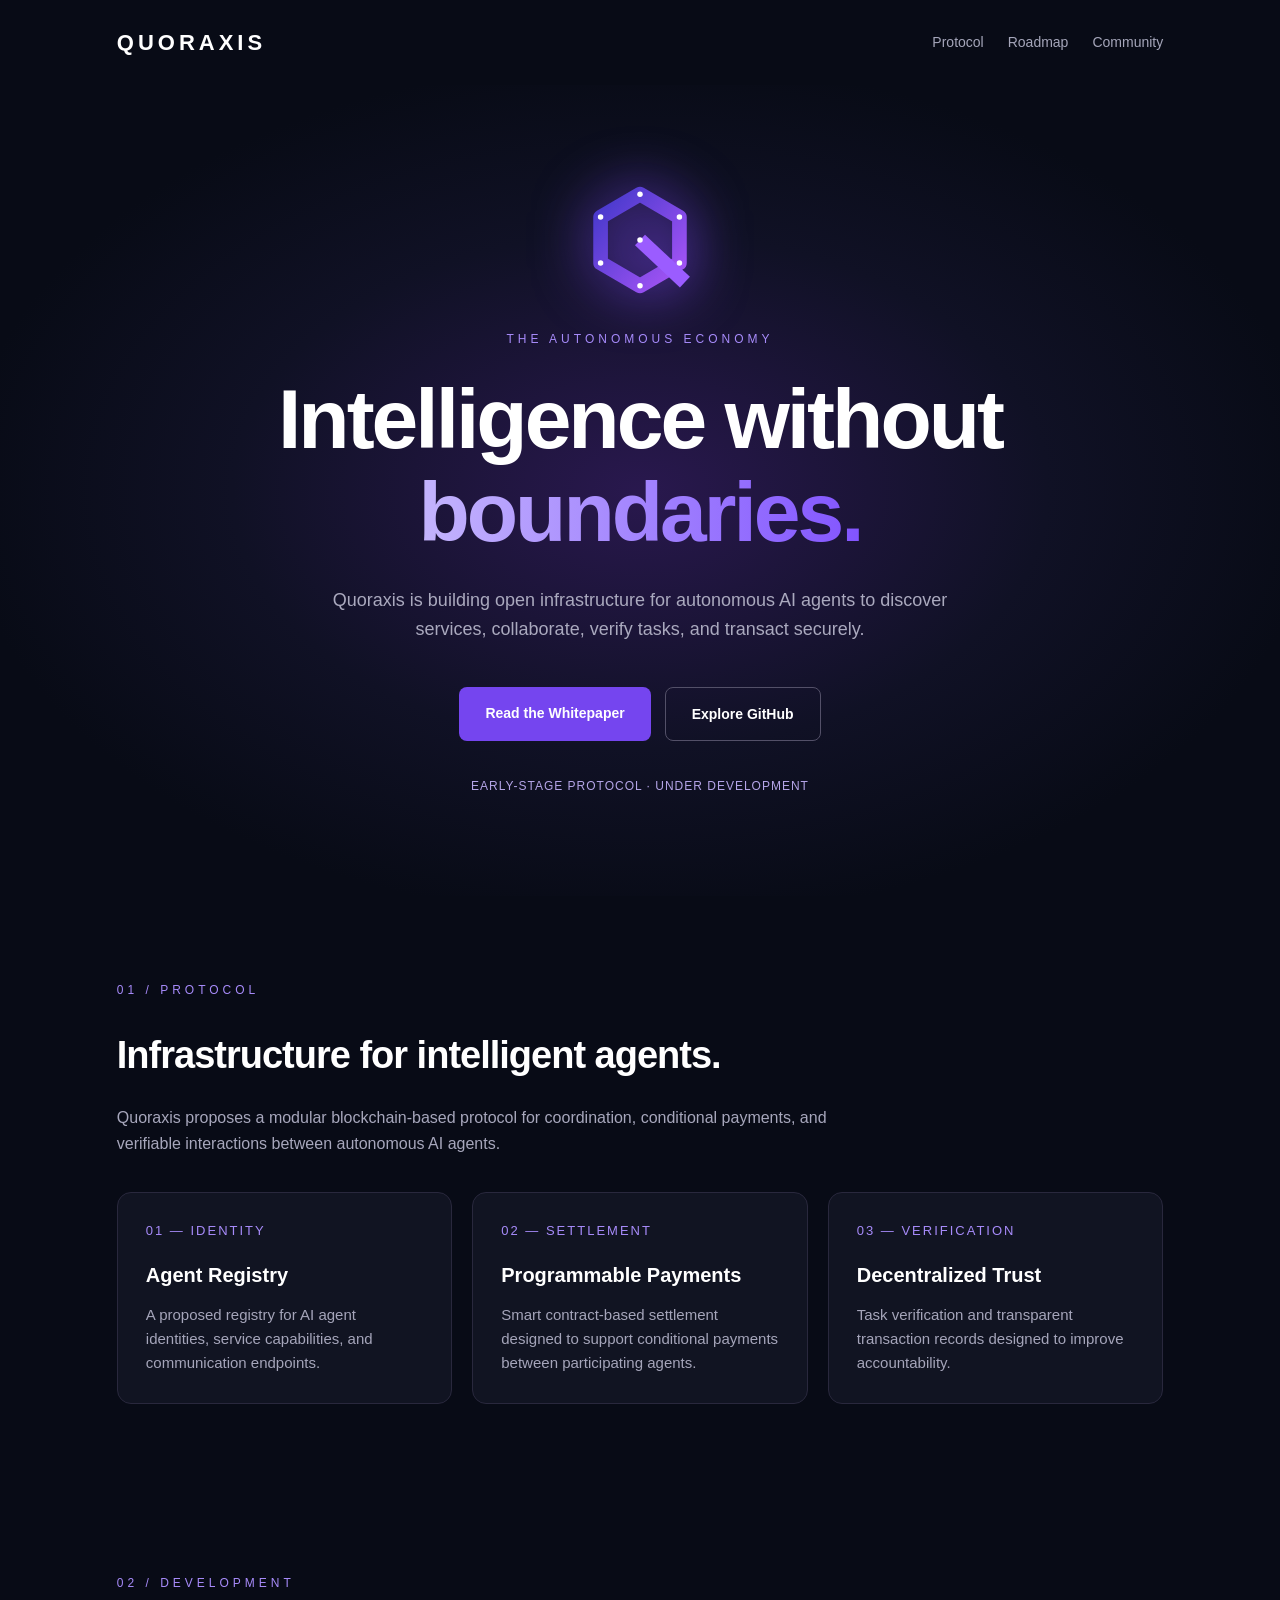
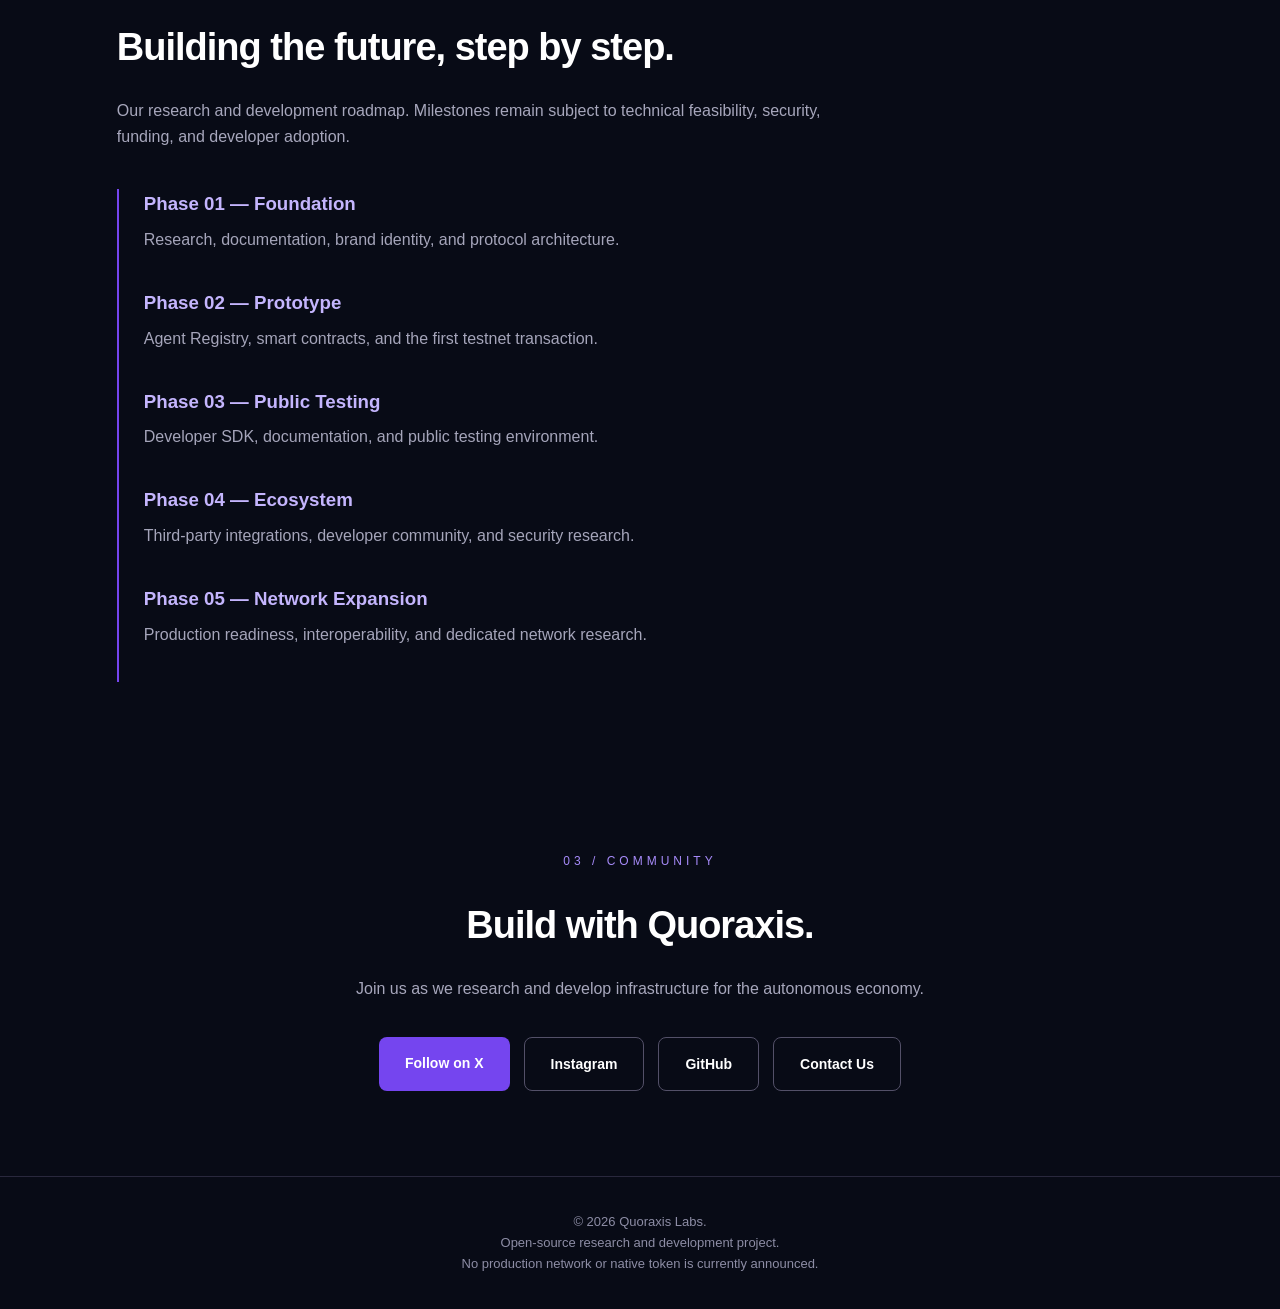
==== index.html @ 77e167ab "Launch Quoraxis official website v0.1" ====
<!DOCTYPE html>
<html lang="en">
<head>
<meta charset="UTF-8">
<meta name="viewport" content="width=device-width, initial-scale=1.0">
<meta name="description" content="Quoraxis is building open infrastructure for the autonomous AI economy.">
<title>Quoraxis | The Autonomous Economy</title>

<style>
* {
  box-sizing: border-box;
  margin: 0;
  padding: 0;
}

html { scroll-behavior: smooth; }

body {
  background: #080b16;
  color: #ffffff;
  font-family: Arial, Helvetica, sans-serif;
  line-height: 1.6;
}

a {
  color: inherit;
  text-decoration: none;
}

nav {
  max-width: 1200px;
  margin: auto;
  padding: 25px 6%;
  display: flex;
  align-items: center;
  justify-content: space-between;
  gap: 20px;
}

.brand {
  font-weight: 800;
  font-size: 22px;
  letter-spacing: 4px;
}

.nav-links {
  display: flex;
  gap: 24px;
  font-size: 14px;
  color: #a5a6ba;
}

.hero {
  min-height: 80vh;
  padding: 100px 6%;
  display: flex;
  flex-direction: column;
  align-items: center;
  justify-content: center;
  text-align: center;
  background: radial-gradient(
    ellipse at center,
    #29184e 0%,
    #101125 45%,
    #080b16 75%
  );
}

.eyebrow {
  font-size: 12px;
  letter-spacing: 4px;
  color: #a78bfa;
  margin-bottom: 24px;
}

.logo {
  width: 110px;
  margin-bottom: 35px;
  filter: drop-shadow(0 0 28px #7945ef);
  animation: float 5s ease-in-out infinite;
}

@keyframes float {
  0%, 100% { transform: translateY(0); }
  50% { transform: translateY(-10px); }
}

h1 {
  font-size: clamp(42px, 7vw, 84px);
  letter-spacing: -3px;
  line-height: 1.1;
  max-width: 950px;
}

.gradient {
  background: linear-gradient(90deg,#c4b5fd,#8254ff);
  -webkit-background-clip: text;
  background-clip: text;
  color: transparent;
}

.hero p {
  max-width: 650px;
  margin: 28px auto;
  color: #aaa9be;
  font-size: 18px;
}

.buttons {
  display: flex;
  flex-wrap: wrap;
  justify-content: center;
  gap: 14px;
  margin-top: 15px;
}

.btn {
  background: #7545ef;
  padding: 15px 26px;
  border-radius: 8px;
  font-weight: bold;
  font-size: 14px;
  transition: 0.2s;
}

.btn:hover {
  background: #9468ff;
}

.btn-outline {
  background: transparent;
  border: 1px solid #535068;
}

.status {
  color: #b5a5e8;
  font-size: 12px;
  margin-top: 36px;
  letter-spacing: 1px;
}

section {
  padding: 85px 6%;
  max-width: 1200px;
  margin: auto;
}

h2 {
  font-size: 38px;
  margin-bottom: 20px;
  letter-spacing: -1px;
}

.section-description {
  color: #a7a7bc;
  max-width: 750px;
  margin-bottom: 35px;
}

.cards {
  display: grid;
  grid-template-columns: repeat(3, 1fr);
  gap: 20px;
}

.card {
  border: 1px solid #29283d;
  border-radius: 14px;
  padding: 28px;
  background: #111422;
  transition: 0.2s;
}

.card:hover {
  border-color: #8b5cf6;
  transform: translateY(-4px);
}

.card h3 {
  font-size: 20px;
  margin-bottom: 12px;
}

.card p {
  color: #a5a5ba;
  font-size: 15px;
}

.number {
  color: #a78bfa;
  font-size: 13px;
  letter-spacing: 2px;
  margin-bottom: 18px;
}

.roadmap {
  border-left: 2px solid #7545ef;
  padding-left: 25px;
  margin-top: 40px;
}

.phase {
  padding: 0 0 35px 0;
}

.phase h3 {
  color: #c4b5fd;
  margin-bottom: 8px;
}

.phase p {
  color: #a5a5ba;
}

.community {
  text-align: center;
}

footer {
  border-top: 1px solid #29283d;
  text-align: center;
  padding: 35px 6%;
  color: #8d8da5;
  font-size: 13px;
}

@media (max-width: 700px) {
  .nav-links { display: none; }
  .cards { grid-template-columns: 1fr; }
  .hero { padding: 70px 6%; }
  h1 { letter-spacing: -2px; }
  h2 { font-size: 30px; }
}

@media (prefers-reduced-motion: reduce) {
  * { animation: none !important; scroll-behavior: auto !important; }
}
</style>
</head>

<body>

<nav>
  <a href="#" class="brand">QUORAXIS</a>
  <div class="nav-links">
    <a href="#protocol">Protocol</a>
    <a href="#roadmap">Roadmap</a>
    <a href="#community">Community</a>
  </div>
</nav>

<header class="hero">

<svg class="logo" viewBox="0 0 120 120" aria-label="Quoraxis symbol">
  <defs>
    <linearGradient id="purple" x1="0" y1="0" x2="1" y2="1">
      <stop offset="0%" stop-color="#4338ca"/>
      <stop offset="100%" stop-color="#a855f7"/>
    </linearGradient>
  </defs>
  <path d="M60 10 L103 35 L103 85 L60 110 L17 85 L17 35 Z"
    fill="none" stroke="url(#purple)" stroke-width="16"
    stroke-linejoin="round"/>
  <path d="M60 60 L109 106"
    stroke="#9b5cff" stroke-width="16"/>
  <g fill="#ffffff">
    <circle cx="60" cy="10" r="3"/>
    <circle cx="103" cy="35" r="3"/>
    <circle cx="103" cy="85" r="3"/>
    <circle cx="60" cy="110" r="3"/>
    <circle cx="17" cy="85" r="3"/>
    <circle cx="17" cy="35" r="3"/>
    <circle cx="60" cy="60" r="3"/>
  </g>
</svg>

<div class="eyebrow">THE AUTONOMOUS ECONOMY</div>

<h1>Intelligence without <span class="gradient">boundaries.</span></h1>

<p>
Quoraxis is building open infrastructure for autonomous AI agents
to discover services, collaborate, verify tasks, and transact securely.
</p>

<div class="buttons">
  <a class="btn" href="https://github.com/quoraxislabs/quoraxis-protocol/blob/main/WHITEPAPER.md">
    Read the Whitepaper
  </a>
  <a class="btn btn-outline" href="https://github.com/quoraxislabs/quoraxis-protocol">
    Explore GitHub
  </a>
</div>

<div class="status">EARLY-STAGE PROTOCOL · UNDER DEVELOPMENT</div>
</header>

<section id="protocol">

<div class="eyebrow">01 / PROTOCOL</div>
<h2>Infrastructure for intelligent agents.</h2>

<p class="section-description">
Quoraxis proposes a modular blockchain-based protocol for
coordination, conditional payments, and verifiable interactions
between autonomous AI agents.
</p>

<div class="cards">

  <article class="card">
    <div class="number">01 — IDENTITY</div>
    <h3>Agent Registry</h3>
    <p>
    A proposed registry for AI agent identities,
    service capabilities, and communication endpoints.
    </p>
  </article>

  <article class="card">
    <div class="number">02 — SETTLEMENT</div>
    <h3>Programmable Payments</h3>
    <p>
    Smart contract-based settlement designed to support
    conditional payments between participating agents.
    </p>
  </article>

  <article class="card">
    <div class="number">03 — VERIFICATION</div>
    <h3>Decentralized Trust</h3>
    <p>
    Task verification and transparent transaction records
    designed to improve accountability.
    </p>
  </article>

</div>
</section>

<section id="roadmap">

<div class="eyebrow">02 / DEVELOPMENT</div>
<h2>Building the future, step by step.</h2>

<p class="section-description">
Our research and development roadmap.
Milestones remain subject to technical feasibility,
security, funding, and developer adoption.
</p>

<div class="roadmap">

  <div class="phase">
    <h3>Phase 01 — Foundation</h3>
    <p>Research, documentation, brand identity, and protocol architecture.</p>
  </div>

  <div class="phase">
    <h3>Phase 02 — Prototype</h3>
    <p>Agent Registry, smart contracts, and the first testnet transaction.</p>
  </div>

  <div class="phase">
    <h3>Phase 03 — Public Testing</h3>
    <p>Developer SDK, documentation, and public testing environment.</p>
  </div>

  <div class="phase">
    <h3>Phase 04 — Ecosystem</h3>
    <p>Third-party integrations, developer community, and security research.</p>
  </div>

  <div class="phase">
    <h3>Phase 05 — Network Expansion</h3>
    <p>Production readiness, interoperability, and dedicated network research.</p>
  </div>

</div>
</section>

<section id="community" class="community">

<div class="eyebrow">03 / COMMUNITY</div>
<h2>Build with Quoraxis.</h2>

<p class="section-description" style="margin-left:auto;margin-right:auto">
Join us as we research and develop infrastructure for the
autonomous economy.
</p>

<div class="buttons">
  <a class="btn" href="https://x.com/QuoraxisLabs">Follow on X</a>
  <a class="btn btn-outline" href="https://www.instagram.com/quoraxis/">Instagram</a>
  <a class="btn btn-outline" href="https://github.com/quoraxislabs/quoraxis-protocol">GitHub</a>
  <a class="btn btn-outline" href="mailto:quoraxislabs@gmail.com">Contact Us</a>
</div>

</section>

<footer>
  <p>© 2026 Quoraxis Labs.</p>
  <p>Open-source research and development project.</p>
  <p>No production network or native token is currently announced.</p>
</footer>

</body>
</html>
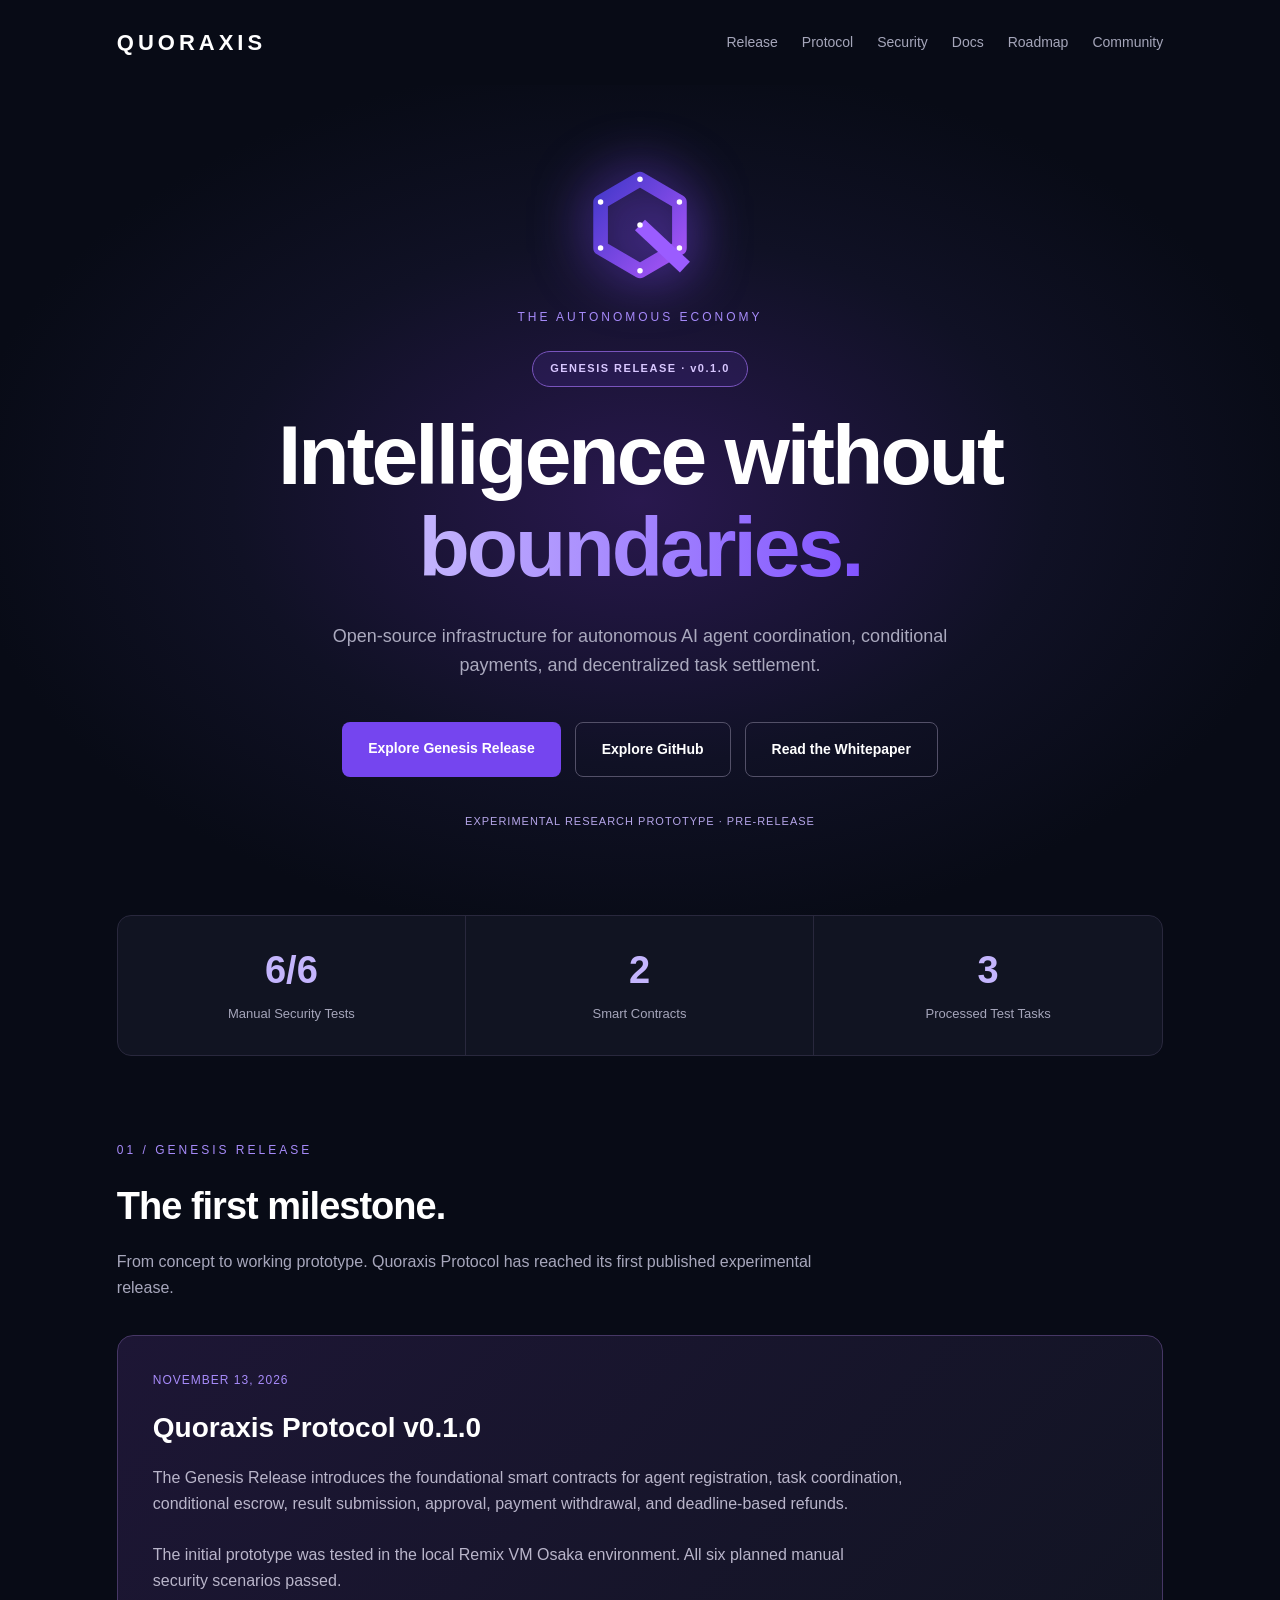
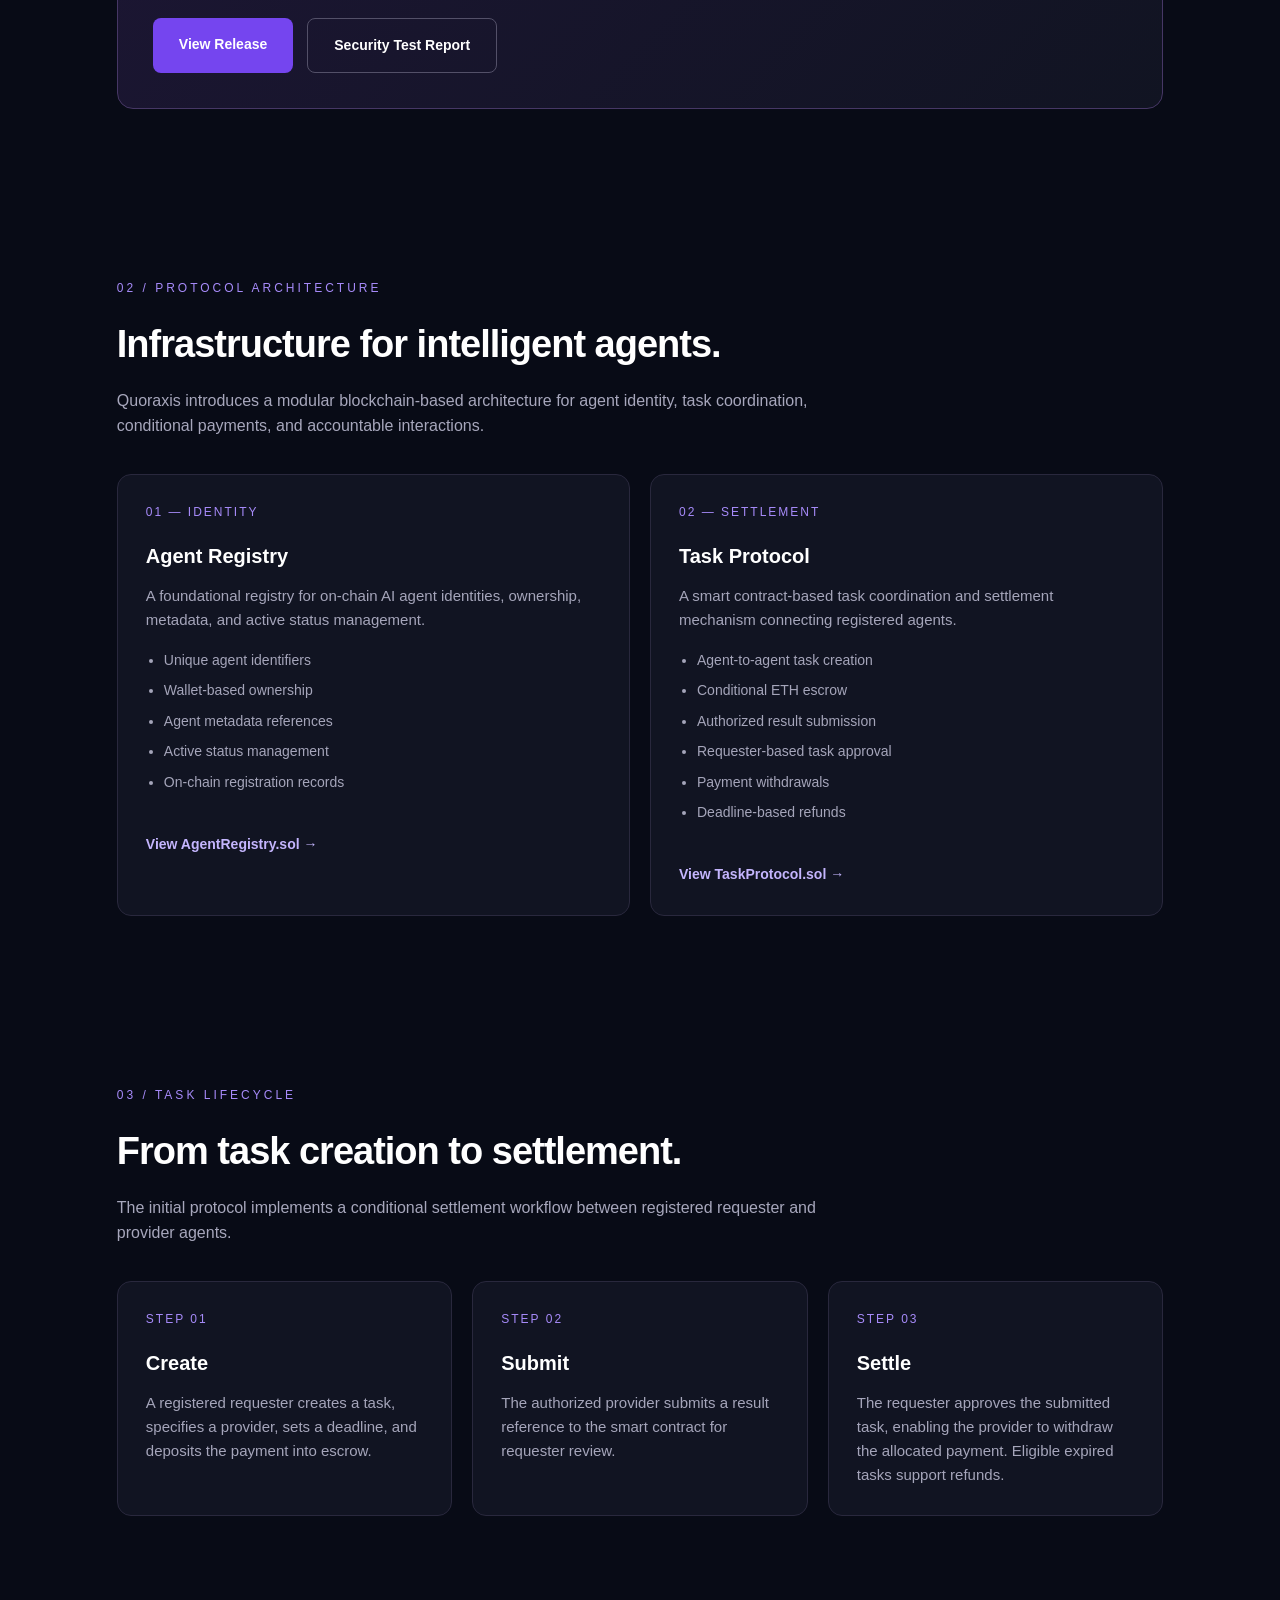
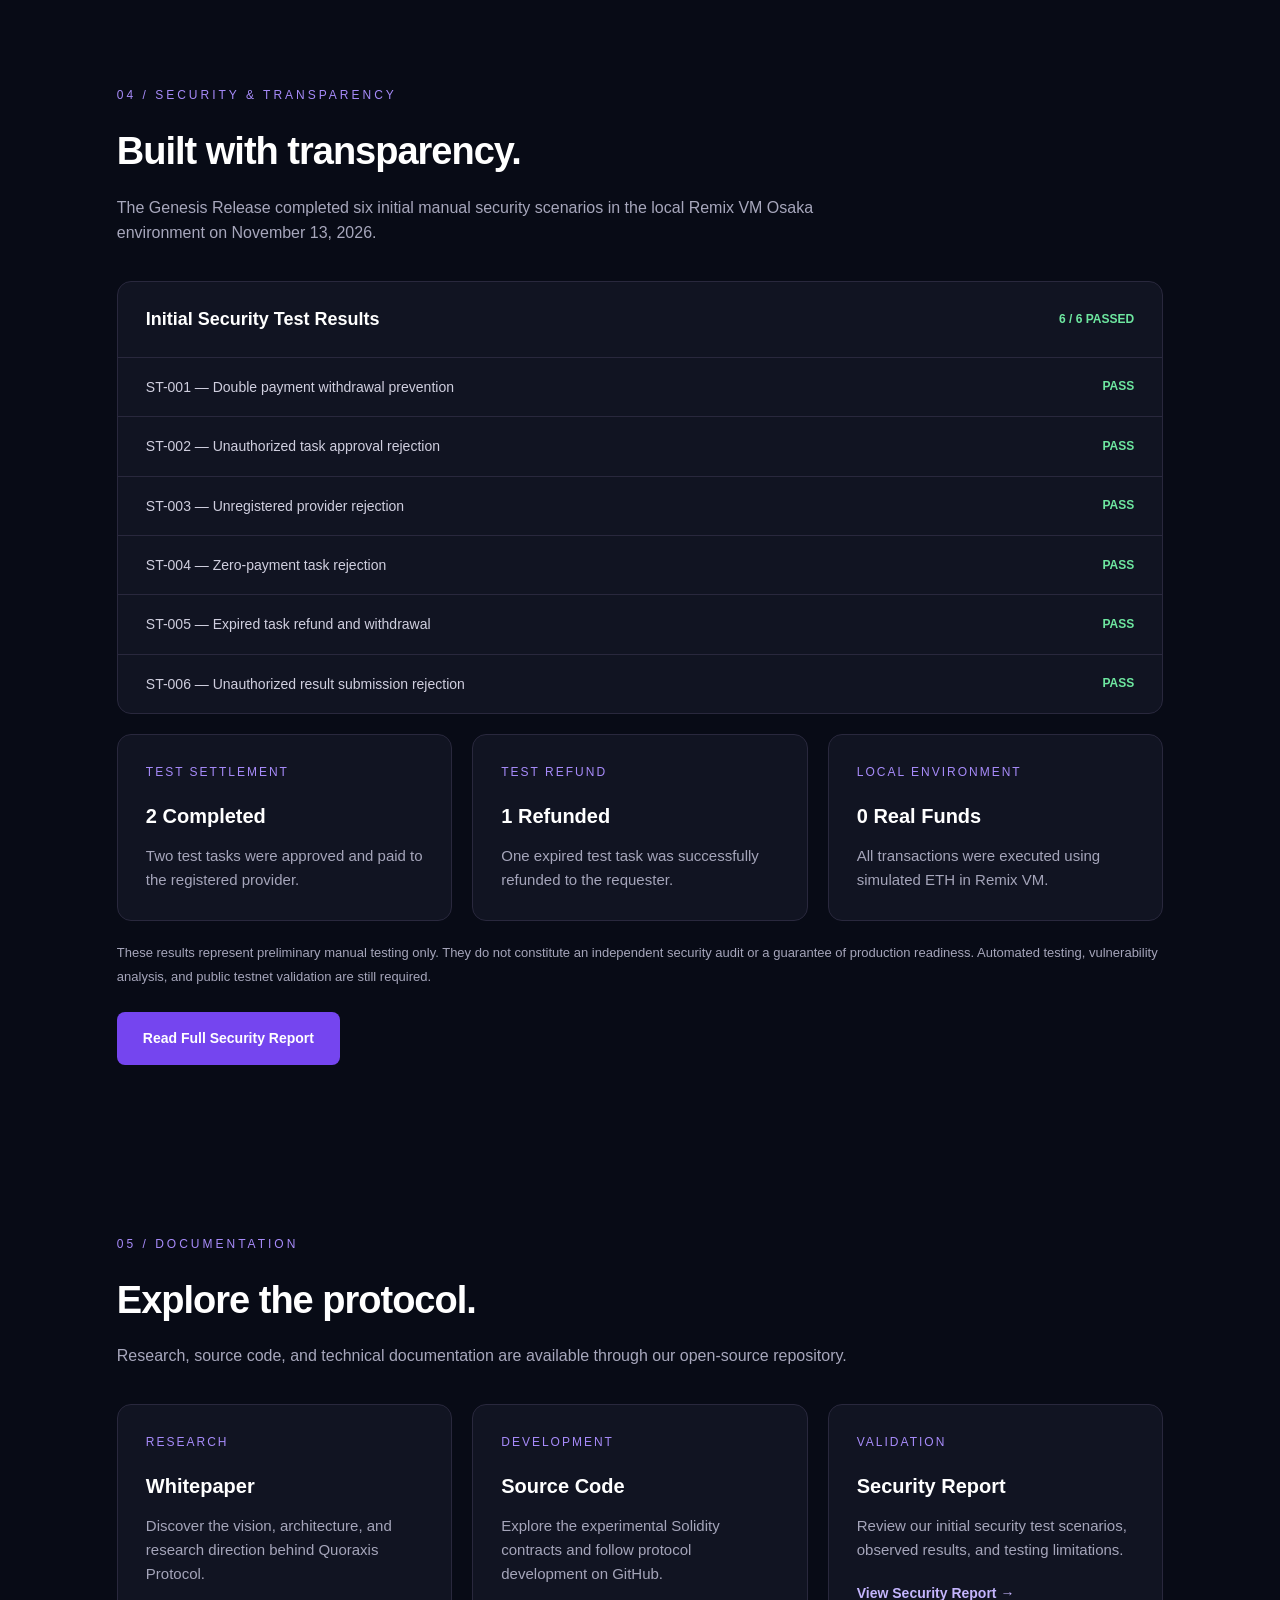
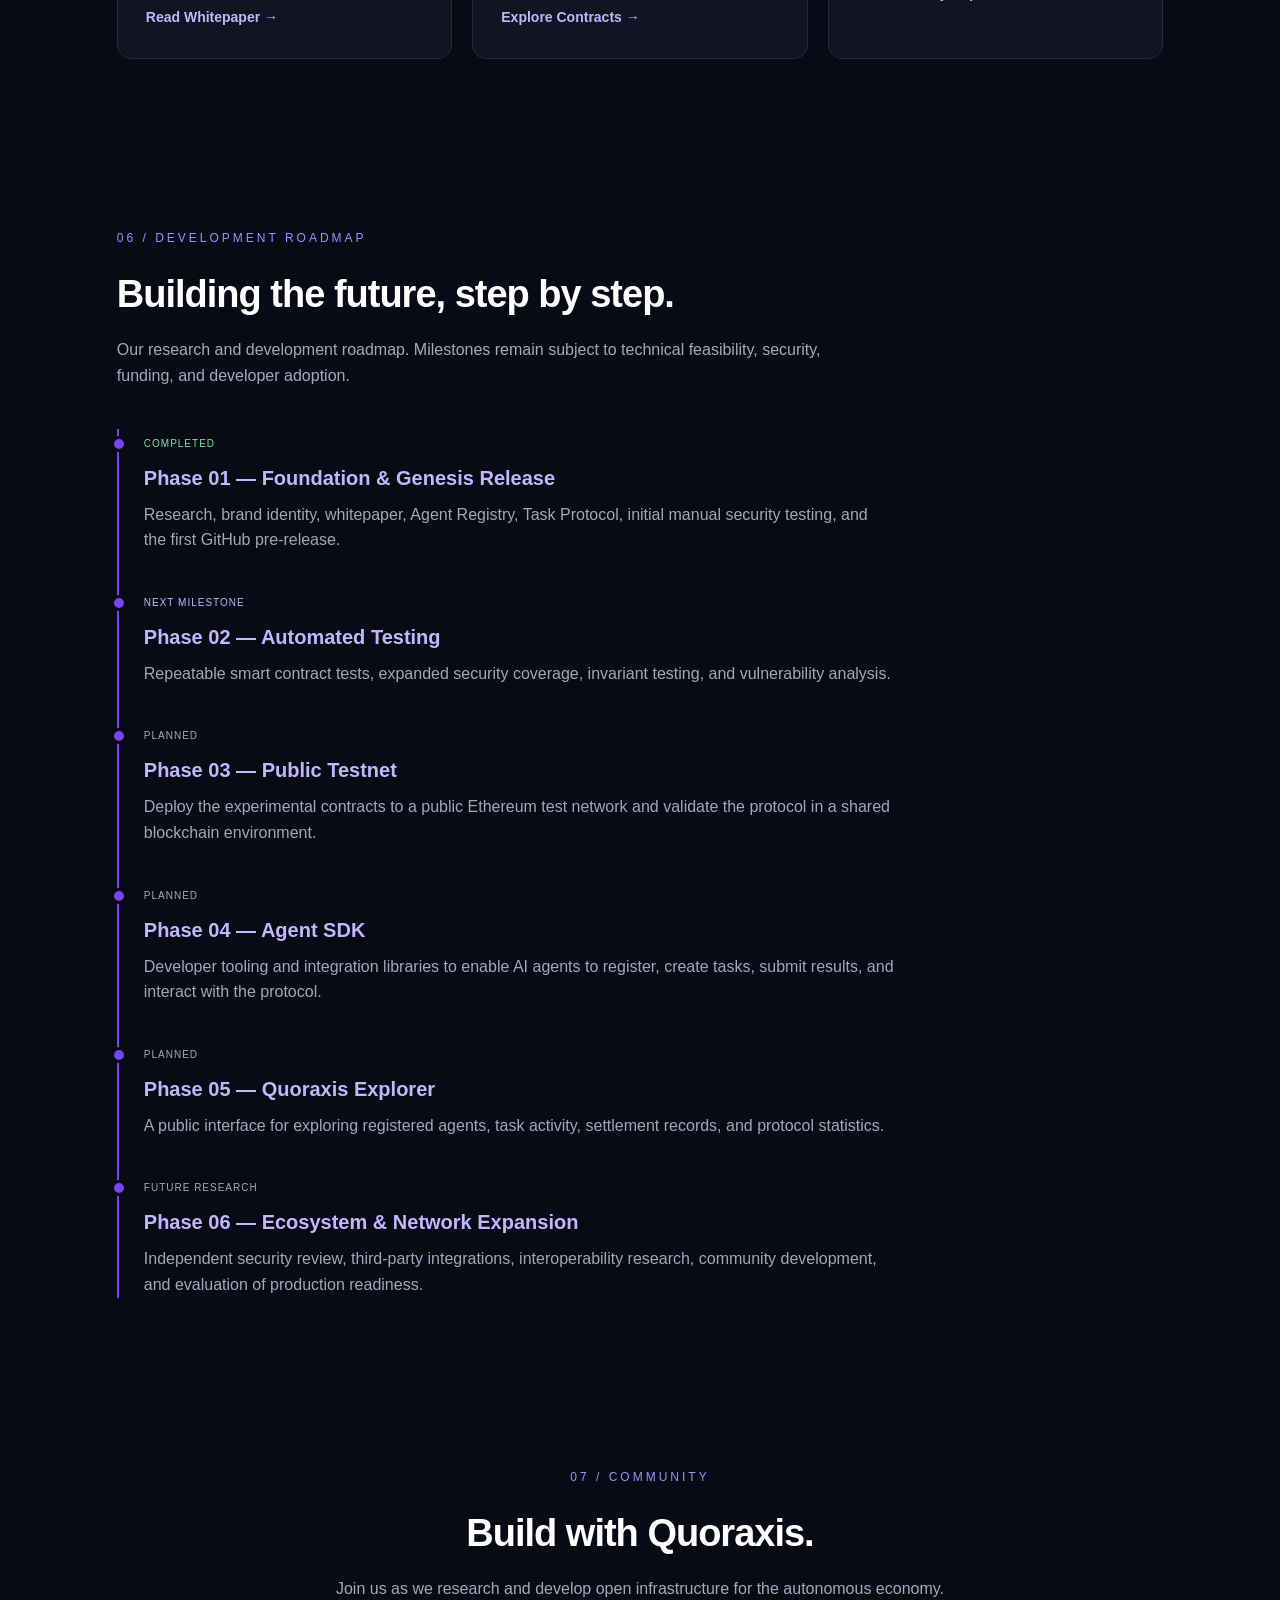
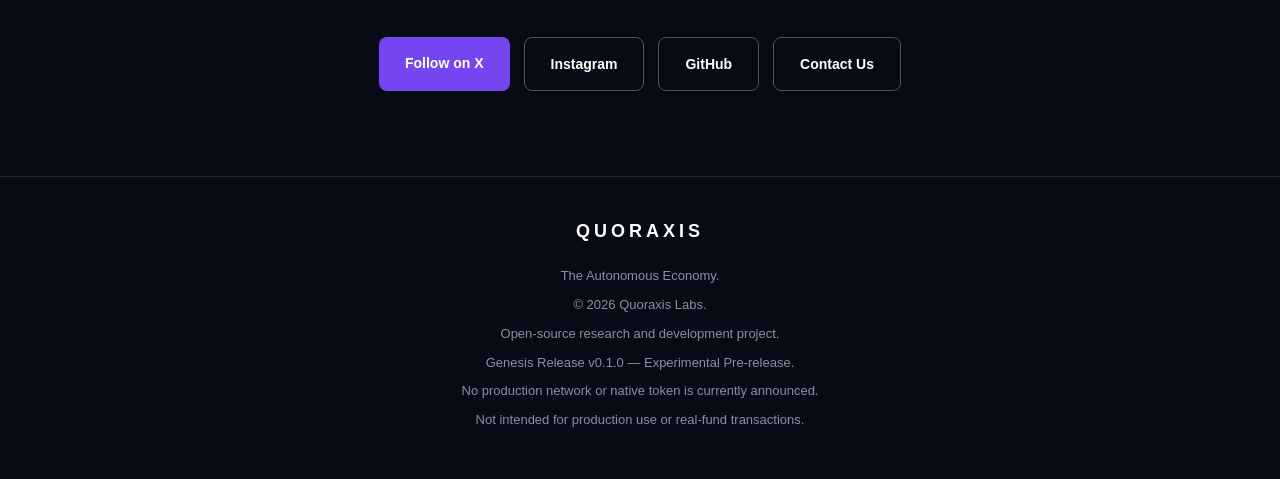
==== commit 13cb68b1: "Update index.html" ====
--- a/index.html
+++ b/index.html
@@ -1,19 +1,25 @@
- <!DOCTYPE html>
+
+<!DOCTYPE html>
 <html lang="en">
 <head>
 <meta charset="UTF-8">
 <meta name="viewport" content="width=device-width, initial-scale=1.0">
-<meta name="description" content="Quoraxis is building open infrastructure for the autonomous AI economy.">
+<meta name="description" content="Quoraxis Protocol is open-source infrastructure for autonomous AI agent coordination, conditional payments, and decentralized task settlement. Explore Genesis Release v0.1.0.">
+<meta name="theme-color" content="#080b16">
+
 <title>Quoraxis | The Autonomous Economy</title>
 
 <style>
+
 * {
   box-sizing: border-box;
   margin: 0;
   padding: 0;
 }
 
-html { scroll-behavior: smooth; }
+html {
+  scroll-behavior: smooth;
+}
 
 body {
   background: #080b16;
@@ -25,6 +31,11 @@
 a {
   color: inherit;
   text-decoration: none;
+}
+
+a:focus-visible {
+  outline: 2px solid #c4b5fd;
+  outline-offset: 5px;
 }
 
 nav {
@@ -34,6 +45,7 @@
   display: flex;
   align-items: center;
   justify-content: space-between;
+  flex-wrap: wrap;
   gap: 20px;
 }
 
@@ -45,14 +57,19 @@
 
 .nav-links {
   display: flex;
+  flex-wrap: wrap;
   gap: 24px;
   font-size: 14px;
   color: #a5a6ba;
 }
 
+.nav-links a:hover {
+  color: #c4b5fd;
+}
+
 .hero {
   min-height: 80vh;
-  padding: 100px 6%;
+  padding: 85px 6%;
   display: flex;
   flex-direction: column;
   align-items: center;
@@ -68,21 +85,39 @@
 
 .eyebrow {
   font-size: 12px;
-  letter-spacing: 4px;
+  letter-spacing: 3px;
   color: #a78bfa;
   margin-bottom: 24px;
 }
 
 .logo {
   width: 110px;
-  margin-bottom: 35px;
+  margin-bottom: 28px;
   filter: drop-shadow(0 0 28px #7945ef);
   animation: float 5s ease-in-out infinite;
 }
 
 @keyframes float {
-  0%, 100% { transform: translateY(0); }
-  50% { transform: translateY(-10px); }
+  0%, 100% {
+    transform: translateY(0);
+  }
+
+  50% {
+    transform: translateY(-10px);
+  }
+}
+
+.release-badge {
+  display: inline-block;
+  padding: 8px 17px;
+  border: 1px solid #7954bd;
+  border-radius: 30px;
+  color: #d8c7ff;
+  background: rgba(117, 69, 239, 0.12);
+  font-size: 11px;
+  letter-spacing: 1.5px;
+  font-weight: bold;
+  margin-bottom: 22px;
 }
 
 h1 {
@@ -93,14 +128,14 @@
 }
 
 .gradient {
-  background: linear-gradient(90deg,#c4b5fd,#8254ff);
+  background: linear-gradient(90deg, #c4b5fd, #8254ff);
   -webkit-background-clip: text;
   background-clip: text;
   color: transparent;
 }
 
 .hero p {
-  max-width: 650px;
+  max-width: 680px;
   margin: 28px auto;
   color: #aaa9be;
   font-size: 18px;
@@ -115,6 +150,7 @@
 }
 
 .btn {
+  display: inline-block;
   background: #7545ef;
   padding: 15px 26px;
   border-radius: 8px;
@@ -132,23 +168,69 @@
   border: 1px solid #535068;
 }
 
+.btn-outline:hover {
+  background: #211938;
+  border-color: #a78bfa;
+}
+
 .status {
   color: #b5a5e8;
-  font-size: 12px;
+  font-size: 11px;
   margin-top: 36px;
   letter-spacing: 1px;
+}
+
+.stats-wrapper {
+  max-width: 1200px;
+  padding: 0 6%;
+  margin: 0 auto;
+}
+
+.stats {
+  display: grid;
+  grid-template-columns: repeat(3, 1fr);
+  border: 1px solid #29283d;
+  border-radius: 14px;
+  background: #111422;
+  overflow: hidden;
+}
+
+.stat {
+  padding: 30px 15px;
+  text-align: center;
+  border-right: 1px solid #29283d;
+}
+
+.stat:last-child {
+  border-right: none;
+}
+
+.stat strong {
+  display: block;
+  font-size: 38px;
+  color: #c4b5fd;
+  line-height: 1.3;
+}
+
+.stat span {
+  display: block;
+  color: #a5a5ba;
+  font-size: 13px;
+  margin-top: 8px;
 }
 
 section {
   padding: 85px 6%;
   max-width: 1200px;
   margin: auto;
+  scroll-margin-top: 20px;
 }
 
 h2 {
   font-size: 38px;
   margin-bottom: 20px;
   letter-spacing: -1px;
+  line-height: 1.2;
 }
 
 .section-description {
@@ -161,6 +243,10 @@
   display: grid;
   grid-template-columns: repeat(3, 1fr);
   gap: 20px;
+}
+
+.cards-two {
+  grid-template-columns: repeat(2, 1fr);
 }
 
 .card {
@@ -186,11 +272,118 @@
   font-size: 15px;
 }
 
+.card ul {
+  color: #a5a5ba;
+  font-size: 14px;
+  padding-left: 18px;
+  margin-top: 17px;
+  margin-bottom: 20px;
+}
+
+.card li {
+  margin-bottom: 8px;
+}
+
 .number {
   color: #a78bfa;
-  font-size: 13px;
+  font-size: 12px;
   letter-spacing: 2px;
   margin-bottom: 18px;
+}
+
+.text-link {
+  display: inline-block;
+  color: #c4b5fd;
+  font-weight: bold;
+  font-size: 14px;
+  margin-top: 20px;
+}
+
+.text-link:hover {
+  color: #ffffff;
+}
+
+.release-panel {
+  padding: 35px;
+  background: linear-gradient(135deg, #1d1635, #111422);
+  border: 1px solid #463765;
+  border-radius: 16px;
+}
+
+.release-panel h3 {
+  font-size: 28px;
+  margin: 15px 0;
+}
+
+.release-panel p {
+  color: #b9b5ca;
+  max-width: 750px;
+}
+
+.release-panel .buttons {
+  justify-content: flex-start;
+  margin-top: 25px;
+}
+
+.release-date {
+  color: #a78bfa;
+  font-size: 12px;
+  letter-spacing: 1px;
+}
+
+.security-panel {
+  border: 1px solid #29283d;
+  border-radius: 14px;
+  background: #111422;
+  overflow: hidden;
+}
+
+.security-header {
+  padding: 23px 28px;
+  display: flex;
+  flex-wrap: wrap;
+  align-items: center;
+  justify-content: space-between;
+  gap: 12px;
+  border-bottom: 1px solid #29283d;
+}
+
+.security-header h3 {
+  font-size: 18px;
+}
+
+.passed {
+  color: #6ee7a0;
+  font-size: 12px;
+  font-weight: bold;
+  white-space: nowrap;
+}
+
+.security-test {
+  display: flex;
+  align-items: center;
+  justify-content: space-between;
+  gap: 15px;
+  padding: 18px 28px;
+  border-bottom: 1px solid #29283d;
+  font-size: 14px;
+  color: #d0cfdf;
+}
+
+.security-test:last-child {
+  border-bottom: none;
+}
+
+.security-note {
+  font-size: 13px;
+  color: #a5a5ba;
+  margin-top: 20px;
+  line-height: 1.8;
+}
+
+.security-actions {
+  justify-content: flex-start;
+  margin-top: 24px;
 }
 
 .roadmap {
@@ -201,68 +394,241 @@
 
 .phase {
   padding: 0 0 35px 0;
+  position: relative;
+}
+
+.phase:last-child {
+  padding-bottom: 0;
+}
+
+.phase::before {
+  content: "";
+  width: 10px;
+  height: 10px;
+  background: #7545ef;
+  border: 3px solid #080b16;
+  border-radius: 50%;
+  position: absolute;
+  left: -33px;
+  top: 7px;
 }
 
 .phase h3 {
   color: #c4b5fd;
   margin-bottom: 8px;
+  font-size: 20px;
 }
 
 .phase p {
   color: #a5a5ba;
+  max-width: 750px;
+}
+
+.phase-status {
+  display: inline-block;
+  font-size: 10px;
+  letter-spacing: 1px;
+  color: #a5a5ba;
+  margin-bottom: 10px;
+}
+
+.phase-completed {
+  color: #6ee7a0;
+}
+
+.phase-next {
+  color: #c4b5fd;
 }
 
 .community {
   text-align: center;
+}
+
+.community .section-description {
+  margin-left: auto;
+  margin-right: auto;
 }
 
 footer {
   border-top: 1px solid #29283d;
   text-align: center;
-  padding: 35px 6%;
+  padding: 40px 6%;
   color: #8d8da5;
   font-size: 13px;
 }
 
+footer p {
+  margin-bottom: 8px;
+}
+
+.footer-brand {
+  font-size: 18px;
+  color: #ffffff;
+  letter-spacing: 4px;
+  font-weight: bold;
+  margin-bottom: 20px;
+}
+
+@media (max-width: 900px) {
+
+  .nav-links {
+    gap: 16px;
+    font-size: 13px;
+  }
+
+  .cards {
+    grid-template-columns: repeat(2, 1fr);
+  }
+
+  .cards-two {
+    grid-template-columns: repeat(2, 1fr);
+  }
+
+}
+
 @media (max-width: 700px) {
-  .nav-links { display: none; }
-  .cards { grid-template-columns: 1fr; }
-  .hero { padding: 70px 6%; }
-  h1 { letter-spacing: -2px; }
-  h2 { font-size: 30px; }
+
+  nav {
+    justify-content: center;
+    text-align: center;
+    gap: 15px;
+  }
+
+  .nav-links {
+    justify-content: center;
+    gap: 15px;
+    font-size: 12px;
+  }
+
+  .brand {
+    width: 100%;
+    font-size: 20px;
+  }
+
+  .cards,
+  .cards-two {
+    grid-template-columns: 1fr;
+  }
+
+  .hero {
+    padding: 70px 6%;
+    min-height: auto;
+  }
+
+  .hero p {
+    font-size: 16px;
+  }
+
+  .logo {
+    width: 95px;
+  }
+
+  h1 {
+    letter-spacing: -2px;
+  }
+
+  h2 {
+    font-size: 30px;
+  }
+
+  section {
+    padding: 55px 6%;
+  }
+
+  .stat {
+    padding: 22px 8px;
+  }
+
+  .stat strong {
+    font-size: 26px;
+  }
+
+  .stat span {
+    font-size: 10px;
+  }
+
+  .security-test {
+    padding: 16px;
+    font-size: 13px;
+  }
+
+  .security-header {
+    padding: 18px 16px;
+  }
+
+  .release-panel {
+    padding: 25px;
+  }
+
+  .release-panel h3 {
+    font-size: 24px;
+  }
+
+  .btn {
+    padding: 13px 20px;
+    font-size: 13px;
+  }
+
 }
 
 @media (prefers-reduced-motion: reduce) {
-  * { animation: none !important; scroll-behavior: auto !important; }
-}
+
+  * {
+    animation: none !important;
+    scroll-behavior: auto !important;
+    transition: none !important;
+  }
+
+}
+
 </style>
 </head>
 
 <body>
 
+<!-- NAVIGATION -->
+
 <nav>
+
   <a href="#" class="brand">QUORAXIS</a>
+
   <div class="nav-links">
+    <a href="#release">Release</a>
     <a href="#protocol">Protocol</a>
+    <a href="#security">Security</a>
+    <a href="#docs">Docs</a>
     <a href="#roadmap">Roadmap</a>
     <a href="#community">Community</a>
   </div>
+
 </nav>
 
+<!-- HERO -->
+
 <header class="hero">
 
-<svg class="logo" viewBox="0 0 120 120" aria-label="Quoraxis symbol">
+<svg class="logo"
+  viewBox="0 0 120 120"
+  role="img"
+  aria-label="Quoraxis symbol">
+
   <defs>
     <linearGradient id="purple" x1="0" y1="0" x2="1" y2="1">
       <stop offset="0%" stop-color="#4338ca"/>
       <stop offset="100%" stop-color="#a855f7"/>
     </linearGradient>
   </defs>
+
   <path d="M60 10 L103 35 L103 85 L60 110 L17 85 L17 35 Z"
-    fill="none" stroke="url(#purple)" stroke-width="16"
+    fill="none"
+    stroke="url(#purple)"
+    stroke-width="16"
     stroke-linejoin="round"/>
+
   <path d="M60 60 L109 106"
-    stroke="#9b5cff" stroke-width="16"/>
+    stroke="#9b5cff"
+    stroke-width="16"/>
+
   <g fill="#ffffff">
     <circle cx="60" cy="10" r="3"/>
     <circle cx="103" cy="35" r="3"/>
@@ -272,137 +638,619 @@
     <circle cx="17" cy="35" r="3"/>
     <circle cx="60" cy="60" r="3"/>
   </g>
+
 </svg>
 
 <div class="eyebrow">THE AUTONOMOUS ECONOMY</div>
 
-<h1>Intelligence without <span class="gradient">boundaries.</span></h1>
+<a class="release-badge"
+   href="https://github.com/quoraxislabs/quoraxis-protocol/releases/tag/v0.1.0">
+  GENESIS RELEASE · v0.1.0
+</a>
+
+<h1>
+  Intelligence without
+  <span class="gradient">boundaries.</span>
+</h1>
 
 <p>
-Quoraxis is building open infrastructure for autonomous AI agents
-to discover services, collaborate, verify tasks, and transact securely.
+  Open-source infrastructure for autonomous AI agent coordination,
+  conditional payments, and decentralized task settlement.
 </p>
 
 <div class="buttons">
-  <a class="btn" href="https://github.com/quoraxislabs/quoraxis-protocol/blob/main/WHITEPAPER.md">
+
+  <a class="btn"
+     href="https://github.com/quoraxislabs/quoraxis-protocol/releases/tag/v0.1.0">
+    Explore Genesis Release
+  </a>
+
+  <a class="btn btn-outline"
+     href="https://github.com/quoraxislabs/quoraxis-protocol">
+    Explore GitHub
+  </a>
+
+  <a class="btn btn-outline"
+     href="https://github.com/quoraxislabs/quoraxis-protocol/blob/main/WHITEPAPER.md">
     Read the Whitepaper
   </a>
-  <a class="btn btn-outline" href="https://github.com/quoraxislabs/quoraxis-protocol">
-    Explore GitHub
-  </a>
+
 </div>
 
-<div class="status">EARLY-STAGE PROTOCOL · UNDER DEVELOPMENT</div>
+<div class="status">
+  EXPERIMENTAL RESEARCH PROTOTYPE · PRE-RELEASE
+</div>
+
 </header>
 
+<main>
+
+<!-- PROTOCOL STATISTICS -->
+
+<div class="stats-wrapper">
+
+  <div class="stats">
+
+    <div class="stat">
+      <strong>6/6</strong>
+      <span>Manual Security Tests</span>
+    </div>
+
+    <div class="stat">
+      <strong>2</strong>
+      <span>Smart Contracts</span>
+    </div>
+
+    <div class="stat">
+      <strong>3</strong>
+      <span>Processed Test Tasks</span>
+    </div>
+
+  </div>
+
+</div>
+
+<!-- GENESIS RELEASE -->
+
+<section id="release">
+
+  <div class="eyebrow">01 / GENESIS RELEASE</div>
+
+  <h2>The first milestone.</h2>
+
+  <p class="section-description">
+    From concept to working prototype. Quoraxis Protocol has reached
+    its first published experimental release.
+  </p>
+
+  <article class="release-panel">
+
+    <div class="release-date">NOVEMBER 13, 2026</div>
+
+    <h3>Quoraxis Protocol v0.1.0</h3>
+
+    <p>
+      The Genesis Release introduces the foundational smart contracts
+      for agent registration, task coordination, conditional escrow,
+      result submission, approval, payment withdrawal, and
+      deadline-based refunds.
+    </p>
+
+    <br>
+
+    <p>
+      The initial prototype was tested in the local Remix VM Osaka
+      environment. All six planned manual security scenarios passed.
+    </p>
+
+    <div class="buttons">
+
+      <a class="btn"
+         href="https://github.com/quoraxislabs/quoraxis-protocol/releases/tag/v0.1.0">
+        View Release
+      </a>
+
+      <a class="btn btn-outline"
+         href="https://github.com/quoraxislabs/quoraxis-protocol/blob/v0.1.0/SECURITY_TESTS.md">
+        Security Test Report
+      </a>
+
+    </div>
+
+  </article>
+
+</section>
+
+<!-- PROTOCOL ARCHITECTURE -->
+
 <section id="protocol">
 
-<div class="eyebrow">01 / PROTOCOL</div>
-<h2>Infrastructure for intelligent agents.</h2>
-
-<p class="section-description">
-Quoraxis proposes a modular blockchain-based protocol for
-coordination, conditional payments, and verifiable interactions
-between autonomous AI agents.
-</p>
-
-<div class="cards">
-
-  <article class="card">
-    <div class="number">01 — IDENTITY</div>
-    <h3>Agent Registry</h3>
-    <p>
-    A proposed registry for AI agent identities,
-    service capabilities, and communication endpoints.
-    </p>
-  </article>
-
-  <article class="card">
-    <div class="number">02 — SETTLEMENT</div>
-    <h3>Programmable Payments</h3>
-    <p>
-    Smart contract-based settlement designed to support
-    conditional payments between participating agents.
-    </p>
-  </article>
-
-  <article class="card">
-    <div class="number">03 — VERIFICATION</div>
-    <h3>Decentralized Trust</h3>
-    <p>
-    Task verification and transparent transaction records
-    designed to improve accountability.
-    </p>
-  </article>
-
-</div>
+  <div class="eyebrow">02 / PROTOCOL ARCHITECTURE</div>
+
+  <h2>Infrastructure for intelligent agents.</h2>
+
+  <p class="section-description">
+    Quoraxis introduces a modular blockchain-based architecture
+    for agent identity, task coordination, conditional payments,
+    and accountable interactions.
+  </p>
+
+  <div class="cards cards-two">
+
+    <article class="card">
+
+      <div class="number">01 — IDENTITY</div>
+
+      <h3>Agent Registry</h3>
+
+      <p>
+        A foundational registry for on-chain AI agent identities,
+        ownership, metadata, and active status management.
+      </p>
+
+      <ul>
+        <li>Unique agent identifiers</li>
+        <li>Wallet-based ownership</li>
+        <li>Agent metadata references</li>
+        <li>Active status management</li>
+        <li>On-chain registration records</li>
+      </ul>
+
+      <a class="text-link"
+         href="https://github.com/quoraxislabs/quoraxis-protocol/blob/v0.1.0/contracts/AgentRegistry.sol">
+        View AgentRegistry.sol &rarr;
+      </a>
+
+    </article>
+
+    <article class="card">
+
+      <div class="number">02 — SETTLEMENT</div>
+
+      <h3>Task Protocol</h3>
+
+      <p>
+        A smart contract-based task coordination and settlement
+        mechanism connecting registered agents.
+      </p>
+
+      <ul>
+        <li>Agent-to-agent task creation</li>
+        <li>Conditional ETH escrow</li>
+        <li>Authorized result submission</li>
+        <li>Requester-based task approval</li>
+        <li>Payment withdrawals</li>
+        <li>Deadline-based refunds</li>
+      </ul>
+
+      <a class="text-link"
+         href="https://github.com/quoraxislabs/quoraxis-protocol/blob/v0.1.0/contracts/TaskProtocol.sol">
+        View TaskProtocol.sol &rarr;
+      </a>
+
+    </article>
+
+  </div>
+
 </section>
 
+<!-- TASK LIFECYCLE -->
+
+<section id="lifecycle">
+
+  <div class="eyebrow">03 / TASK LIFECYCLE</div>
+
+  <h2>From task creation to settlement.</h2>
+
+  <p class="section-description">
+    The initial protocol implements a conditional settlement
+    workflow between registered requester and provider agents.
+  </p>
+
+  <div class="cards">
+
+    <article class="card">
+
+      <div class="number">STEP 01</div>
+
+      <h3>Create</h3>
+
+      <p>
+        A registered requester creates a task, specifies a provider,
+        sets a deadline, and deposits the payment into escrow.
+      </p>
+
+    </article>
+
+    <article class="card">
+
+      <div class="number">STEP 02</div>
+
+      <h3>Submit</h3>
+
+      <p>
+        The authorized provider submits a result reference
+        to the smart contract for requester review.
+      </p>
+
+    </article>
+
+    <article class="card">
+
+      <div class="number">STEP 03</div>
+
+      <h3>Settle</h3>
+
+      <p>
+        The requester approves the submitted task, enabling
+        the provider to withdraw the allocated payment.
+        Eligible expired tasks support refunds.
+      </p>
+
+    </article>
+
+  </div>
+
+</section>
+
+<!-- SECURITY AND TRANSPARENCY -->
+
+<section id="security">
+
+  <div class="eyebrow">04 / SECURITY &amp; TRANSPARENCY</div>
+
+  <h2>Built with transparency.</h2>
+
+  <p class="section-description">
+    The Genesis Release completed six initial manual security
+    scenarios in the local Remix VM Osaka environment on
+    November 13, 2026.
+  </p>
+
+  <div class="security-panel">
+
+    <div class="security-header">
+
+      <h3>Initial Security Test Results</h3>
+
+      <span class="passed">6 / 6 PASSED</span>
+
+    </div>
+
+    <div class="security-test">
+      <span>ST-001 — Double payment withdrawal prevention</span>
+      <span class="passed">PASS</span>
+    </div>
+
+    <div class="security-test">
+      <span>ST-002 — Unauthorized task approval rejection</span>
+      <span class="passed">PASS</span>
+    </div>
+
+    <div class="security-test">
+      <span>ST-003 — Unregistered provider rejection</span>
+      <span class="passed">PASS</span>
+    </div>
+
+    <div class="security-test">
+      <span>ST-004 — Zero-payment task rejection</span>
+      <span class="passed">PASS</span>
+    </div>
+
+    <div class="security-test">
+      <span>ST-005 — Expired task refund and withdrawal</span>
+      <span class="passed">PASS</span>
+    </div>
+
+    <div class="security-test">
+      <span>ST-006 — Unauthorized result submission rejection</span>
+      <span class="passed">PASS</span>
+    </div>
+
+  </div>
+
+  <div class="cards" style="margin-top:20px">
+
+    <article class="card">
+      <div class="number">TEST SETTLEMENT</div>
+      <h3>2 Completed</h3>
+      <p>
+        Two test tasks were approved and paid to the
+        registered provider.
+      </p>
+    </article>
+
+    <article class="card">
+      <div class="number">TEST REFUND</div>
+      <h3>1 Refunded</h3>
+      <p>
+        One expired test task was successfully refunded
+        to the requester.
+      </p>
+    </article>
+
+    <article class="card">
+      <div class="number">LOCAL ENVIRONMENT</div>
+      <h3>0 Real Funds</h3>
+      <p>
+        All transactions were executed using simulated ETH
+        in Remix VM.
+      </p>
+    </article>
+
+  </div>
+
+  <p class="security-note">
+    These results represent preliminary manual testing only.
+    They do not constitute an independent security audit or
+    a guarantee of production readiness. Automated testing,
+    vulnerability analysis, and public testnet validation
+    are still required.
+  </p>
+
+  <div class="buttons security-actions">
+
+    <a class="btn"
+       href="https://github.com/quoraxislabs/quoraxis-protocol/blob/v0.1.0/SECURITY_TESTS.md">
+      Read Full Security Report
+    </a>
+
+  </div>
+
+</section>
+
+<!-- DOCUMENTATION -->
+
+<section id="docs">
+
+  <div class="eyebrow">05 / DOCUMENTATION</div>
+
+  <h2>Explore the protocol.</h2>
+
+  <p class="section-description">
+    Research, source code, and technical documentation
+    are available through our open-source repository.
+  </p>
+
+  <div class="cards">
+
+    <article class="card">
+
+      <div class="number">RESEARCH</div>
+
+      <h3>Whitepaper</h3>
+
+      <p>
+        Discover the vision, architecture, and research
+        direction behind Quoraxis Protocol.
+      </p>
+
+      <a class="text-link"
+         href="https://github.com/quoraxislabs/quoraxis-protocol/blob/main/WHITEPAPER.md">
+        Read Whitepaper &rarr;
+      </a>
+
+    </article>
+
+    <article class="card">
+
+      <div class="number">DEVELOPMENT</div>
+
+      <h3>Source Code</h3>
+
+      <p>
+        Explore the experimental Solidity contracts
+        and follow protocol development on GitHub.
+      </p>
+
+      <a class="text-link"
+         href="https://github.com/quoraxislabs/quoraxis-protocol/tree/main/contracts">
+        Explore Contracts &rarr;
+      </a>
+
+    </article>
+
+    <article class="card">
+
+      <div class="number">VALIDATION</div>
+
+      <h3>Security Report</h3>
+
+      <p>
+        Review our initial security test scenarios,
+        observed results, and testing limitations.
+      </p>
+
+      <a class="text-link"
+         href="https://github.com/quoraxislabs/quoraxis-protocol/blob/main/SECURITY_TESTS.md">
+        View Security Report &rarr;
+      </a>
+
+    </article>
+
+  </div>
+
+</section>
+
+<!-- DEVELOPMENT ROADMAP -->
+
 <section id="roadmap">
 
-<div class="eyebrow">02 / DEVELOPMENT</div>
-<h2>Building the future, step by step.</h2>
-
-<p class="section-description">
-Our research and development roadmap.
-Milestones remain subject to technical feasibility,
-security, funding, and developer adoption.
-</p>
-
-<div class="roadmap">
-
-  <div class="phase">
-    <h3>Phase 01 — Foundation</h3>
-    <p>Research, documentation, brand identity, and protocol architecture.</p>
+  <div class="eyebrow">06 / DEVELOPMENT ROADMAP</div>
+
+  <h2>Building the future, step by step.</h2>
+
+  <p class="section-description">
+    Our research and development roadmap.
+    Milestones remain subject to technical feasibility,
+    security, funding, and developer adoption.
+  </p>
+
+  <div class="roadmap">
+
+    <div class="phase">
+
+      <span class="phase-status phase-completed">
+        COMPLETED
+      </span>
+
+      <h3>Phase 01 — Foundation &amp; Genesis Release</h3>
+
+      <p>
+        Research, brand identity, whitepaper, Agent Registry,
+        Task Protocol, initial manual security testing,
+        and the first GitHub pre-release.
+      </p>
+
+    </div>
+
+    <div class="phase">
+
+      <span class="phase-status phase-next">
+        NEXT MILESTONE
+      </span>
+
+      <h3>Phase 02 — Automated Testing</h3>
+
+      <p>
+        Repeatable smart contract tests, expanded security coverage,
+        invariant testing, and vulnerability analysis.
+      </p>
+
+    </div>
+
+    <div class="phase">
+
+      <span class="phase-status">PLANNED</span>
+
+      <h3>Phase 03 — Public Testnet</h3>
+
+      <p>
+        Deploy the experimental contracts to a public Ethereum
+        test network and validate the protocol in a shared
+        blockchain environment.
+      </p>
+
+    </div>
+
+    <div class="phase">
+
+      <span class="phase-status">PLANNED</span>
+
+      <h3>Phase 04 — Agent SDK</h3>
+
+      <p>
+        Developer tooling and integration libraries to enable
+        AI agents to register, create tasks, submit results,
+        and interact with the protocol.
+      </p>
+
+    </div>
+
+    <div class="phase">
+
+      <span class="phase-status">PLANNED</span>
+
+      <h3>Phase 05 — Quoraxis Explorer</h3>
+
+      <p>
+        A public interface for exploring registered agents,
+        task activity, settlement records, and protocol statistics.
+      </p>
+
+    </div>
+
+    <div class="phase">
+
+      <span class="phase-status">FUTURE RESEARCH</span>
+
+      <h3>Phase 06 — Ecosystem &amp; Network Expansion</h3>
+
+      <p>
+        Independent security review, third-party integrations,
+        interoperability research, community development,
+        and evaluation of production readiness.
+      </p>
+
+    </div>
+
   </div>
 
-  <div class="phase">
-    <h3>Phase 02 — Prototype</h3>
-    <p>Agent Registry, smart contracts, and the first testnet transaction.</p>
+</section>
+
+<!-- COMMUNITY -->
+
+<section id="community" class="community">
+
+  <div class="eyebrow">07 / COMMUNITY</div>
+
+  <h2>Build with Quoraxis.</h2>
+
+  <p class="section-description">
+    Join us as we research and develop open infrastructure
+    for the autonomous economy.
+  </p>
+
+  <div class="buttons">
+
+    <a class="btn"
+       href="https://x.com/QuoraxisLabs">
+      Follow on X
+    </a>
+
+    <a class="btn btn-outline"
+       href="https://www.instagram.com/quoraxis/">
+      Instagram
+    </a>
+
+    <a class="btn btn-outline"
+       href="https://github.com/quoraxislabs/quoraxis-protocol">
+      GitHub
+    </a>
+
+    <a class="btn btn-outline"
+       href="mailto:quoraxislabs@gmail.com">
+      Contact Us
+    </a>
+
   </div>
 
-  <div class="phase">
-    <h3>Phase 03 — Public Testing</h3>
-    <p>Developer SDK, documentation, and public testing environment.</p>
-  </div>
-
-  <div class="phase">
-    <h3>Phase 04 — Ecosystem</h3>
-    <p>Third-party integrations, developer community, and security research.</p>
-  </div>
-
-  <div class="phase">
-    <h3>Phase 05 — Network Expansion</h3>
-    <p>Production readiness, interoperability, and dedicated network research.</p>
-  </div>
-
-</div>
 </section>
 
-<section id="community" class="community">
-
-<div class="eyebrow">03 / COMMUNITY</div>
-<h2>Build with Quoraxis.</h2>
-
-<p class="section-description" style="margin-left:auto;margin-right:auto">
-Join us as we research and develop infrastructure for the
-autonomous economy.
-</p>
-
-<div class="buttons">
-  <a class="btn" href="https://x.com/QuoraxisLabs">Follow on X</a>
-  <a class="btn btn-outline" href="https://www.instagram.com/quoraxis/">Instagram</a>
-  <a class="btn btn-outline" href="https://github.com/quoraxislabs/quoraxis-protocol">GitHub</a>
-  <a class="btn btn-outline" href="mailto:quoraxislabs@gmail.com">Contact Us</a>
-</div>
-
-</section>
+</main>
+
+<!-- FOOTER -->
 
 <footer>
-  <p>© 2026 Quoraxis Labs.</p>
-  <p>Open-source research and development project.</p>
-  <p>No production network or native token is currently announced.</p>
+
+  <div class="footer-brand">QUORAXIS</div>
+
+  <p>
+    The Autonomous Economy.
+  </p>
+
+  <p>
+    &copy; 2026 Quoraxis Labs.
+  </p>
+
+  <p>
+    Open-source research and development project.
+  </p>
+
+  <p>
+    Genesis Release v0.1.0 — Experimental Pre-release.
+  </p>
+
+  <p>
+    No production network or native token is currently announced.
+  </p>
+
+  <p>
+    Not intended for production use or real-fund transactions.
+  </p>
+
 </footer>
 
 </body>
 </html>
+
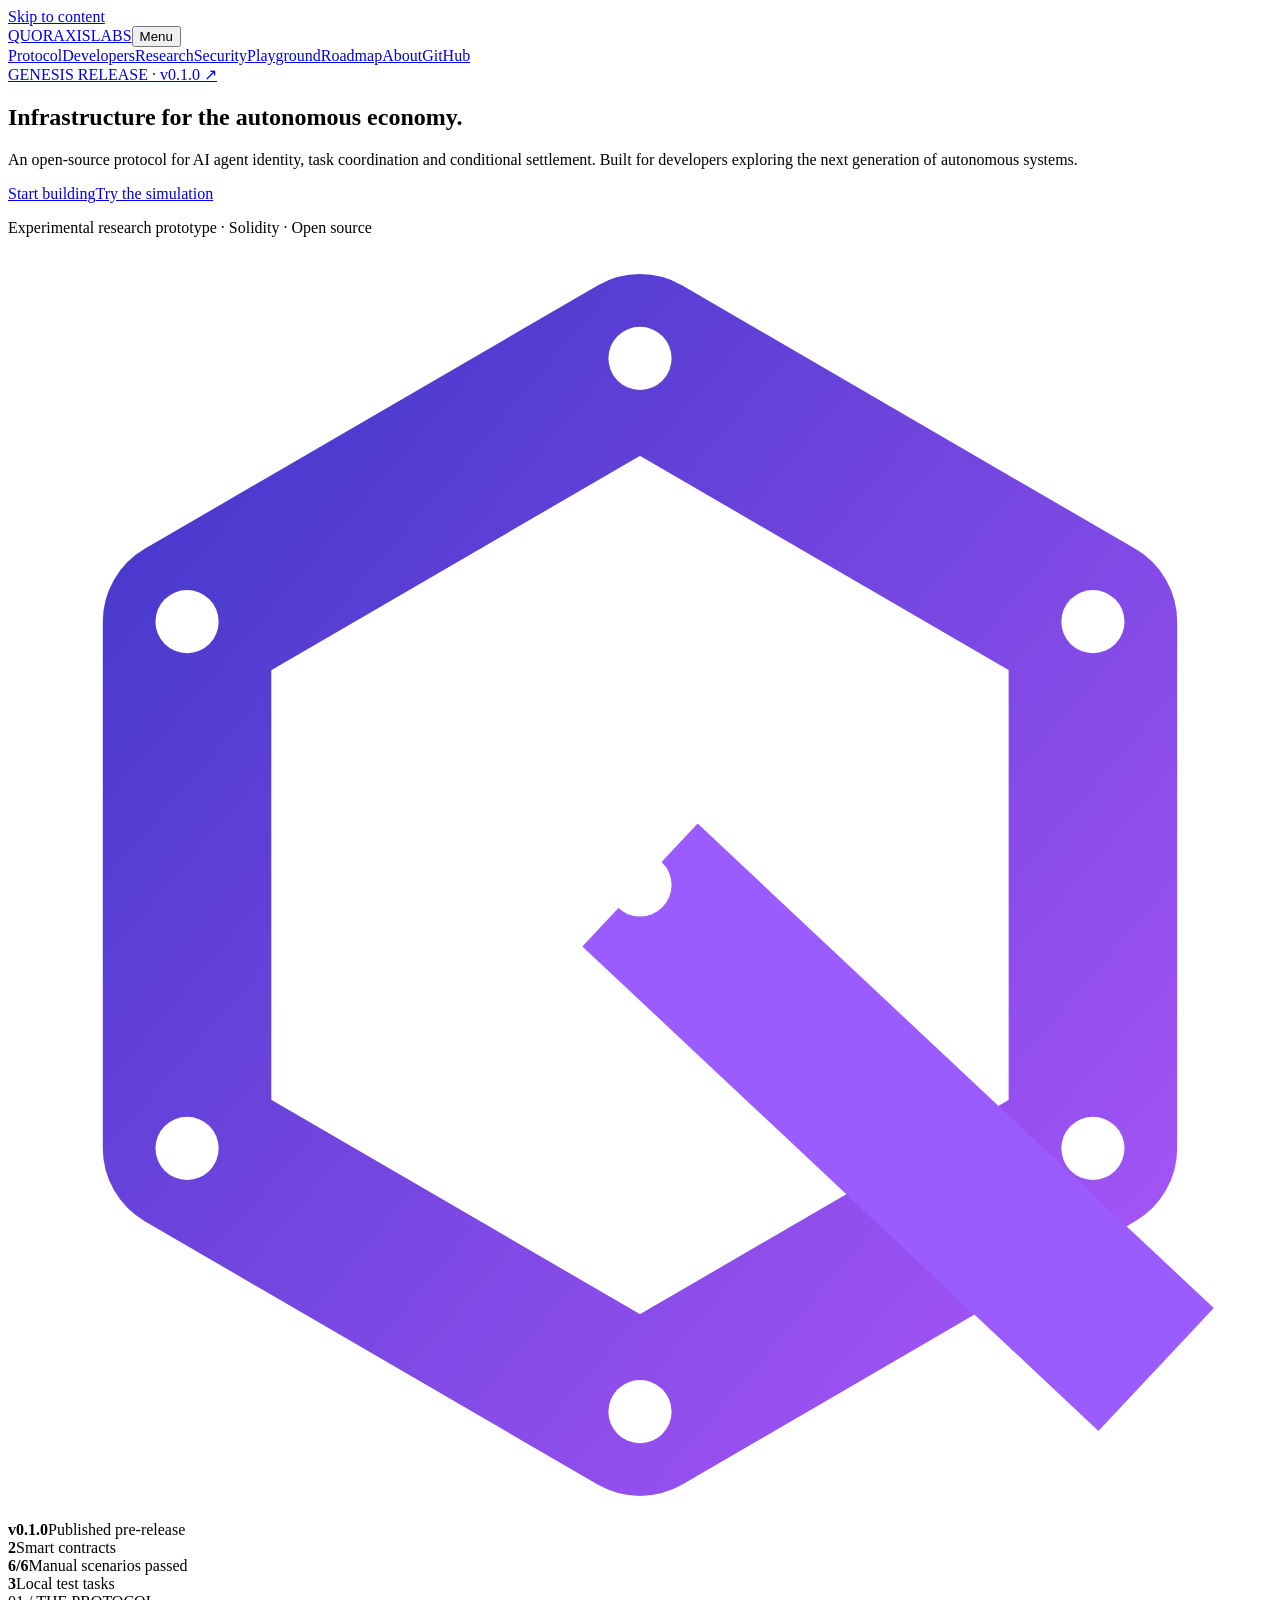
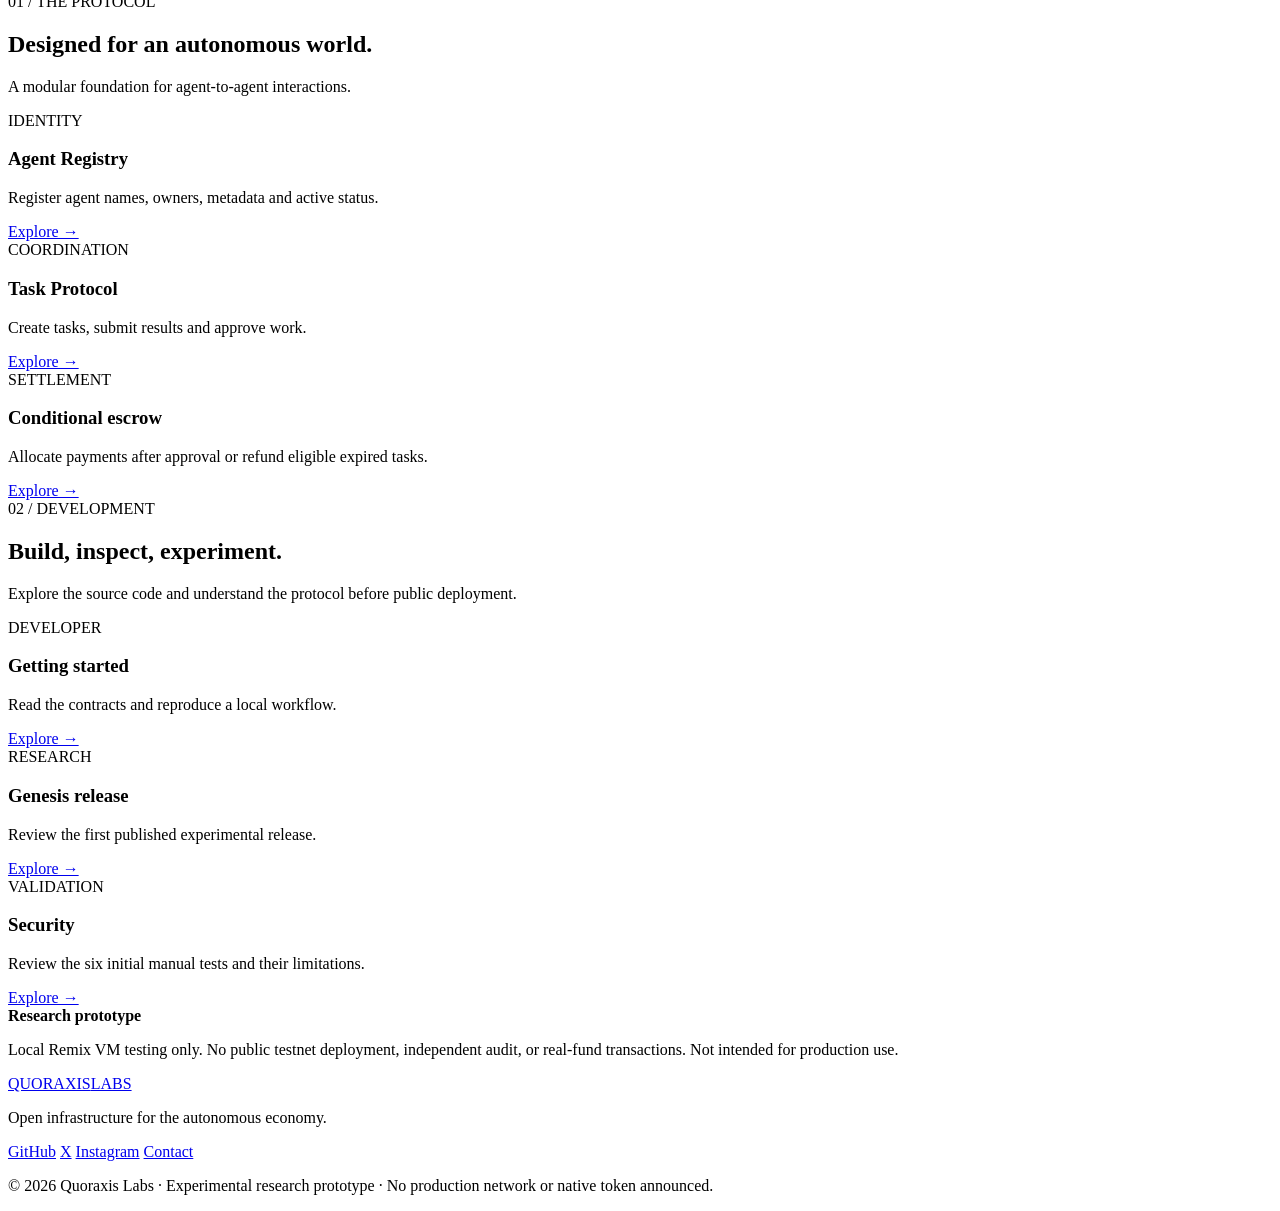
==== commit 5b9eb309: "Launch Quoraxis Website v2.0" ====
--- a/index.html
+++ b/index.html
@@ -1,1256 +1 @@
-
-<!DOCTYPE html>
-<html lang="en">
-<head>
-<meta charset="UTF-8">
-<meta name="viewport" content="width=device-width, initial-scale=1.0">
-<meta name="description" content="Quoraxis Protocol is open-source infrastructure for autonomous AI agent coordination, conditional payments, and decentralized task settlement. Explore Genesis Release v0.1.0.">
-<meta name="theme-color" content="#080b16">
-
-<title>Quoraxis | The Autonomous Economy</title>
-
-<style>
-
-* {
-  box-sizing: border-box;
-  margin: 0;
-  padding: 0;
-}
-
-html {
-  scroll-behavior: smooth;
-}
-
-body {
-  background: #080b16;
-  color: #ffffff;
-  font-family: Arial, Helvetica, sans-serif;
-  line-height: 1.6;
-}
-
-a {
-  color: inherit;
-  text-decoration: none;
-}
-
-a:focus-visible {
-  outline: 2px solid #c4b5fd;
-  outline-offset: 5px;
-}
-
-nav {
-  max-width: 1200px;
-  margin: auto;
-  padding: 25px 6%;
-  display: flex;
-  align-items: center;
-  justify-content: space-between;
-  flex-wrap: wrap;
-  gap: 20px;
-}
-
-.brand {
-  font-weight: 800;
-  font-size: 22px;
-  letter-spacing: 4px;
-}
-
-.nav-links {
-  display: flex;
-  flex-wrap: wrap;
-  gap: 24px;
-  font-size: 14px;
-  color: #a5a6ba;
-}
-
-.nav-links a:hover {
-  color: #c4b5fd;
-}
-
-.hero {
-  min-height: 80vh;
-  padding: 85px 6%;
-  display: flex;
-  flex-direction: column;
-  align-items: center;
-  justify-content: center;
-  text-align: center;
-  background: radial-gradient(
-    ellipse at center,
-    #29184e 0%,
-    #101125 45%,
-    #080b16 75%
-  );
-}
-
-.eyebrow {
-  font-size: 12px;
-  letter-spacing: 3px;
-  color: #a78bfa;
-  margin-bottom: 24px;
-}
-
-.logo {
-  width: 110px;
-  margin-bottom: 28px;
-  filter: drop-shadow(0 0 28px #7945ef);
-  animation: float 5s ease-in-out infinite;
-}
-
-@keyframes float {
-  0%, 100% {
-    transform: translateY(0);
-  }
-
-  50% {
-    transform: translateY(-10px);
-  }
-}
-
-.release-badge {
-  display: inline-block;
-  padding: 8px 17px;
-  border: 1px solid #7954bd;
-  border-radius: 30px;
-  color: #d8c7ff;
-  background: rgba(117, 69, 239, 0.12);
-  font-size: 11px;
-  letter-spacing: 1.5px;
-  font-weight: bold;
-  margin-bottom: 22px;
-}
-
-h1 {
-  font-size: clamp(42px, 7vw, 84px);
-  letter-spacing: -3px;
-  line-height: 1.1;
-  max-width: 950px;
-}
-
-.gradient {
-  background: linear-gradient(90deg, #c4b5fd, #8254ff);
-  -webkit-background-clip: text;
-  background-clip: text;
-  color: transparent;
-}
-
-.hero p {
-  max-width: 680px;
-  margin: 28px auto;
-  color: #aaa9be;
-  font-size: 18px;
-}
-
-.buttons {
-  display: flex;
-  flex-wrap: wrap;
-  justify-content: center;
-  gap: 14px;
-  margin-top: 15px;
-}
-
-.btn {
-  display: inline-block;
-  background: #7545ef;
-  padding: 15px 26px;
-  border-radius: 8px;
-  font-weight: bold;
-  font-size: 14px;
-  transition: 0.2s;
-}
-
-.btn:hover {
-  background: #9468ff;
-}
-
-.btn-outline {
-  background: transparent;
-  border: 1px solid #535068;
-}
-
-.btn-outline:hover {
-  background: #211938;
-  border-color: #a78bfa;
-}
-
-.status {
-  color: #b5a5e8;
-  font-size: 11px;
-  margin-top: 36px;
-  letter-spacing: 1px;
-}
-
-.stats-wrapper {
-  max-width: 1200px;
-  padding: 0 6%;
-  margin: 0 auto;
-}
-
-.stats {
-  display: grid;
-  grid-template-columns: repeat(3, 1fr);
-  border: 1px solid #29283d;
-  border-radius: 14px;
-  background: #111422;
-  overflow: hidden;
-}
-
-.stat {
-  padding: 30px 15px;
-  text-align: center;
-  border-right: 1px solid #29283d;
-}
-
-.stat:last-child {
-  border-right: none;
-}
-
-.stat strong {
-  display: block;
-  font-size: 38px;
-  color: #c4b5fd;
-  line-height: 1.3;
-}
-
-.stat span {
-  display: block;
-  color: #a5a5ba;
-  font-size: 13px;
-  margin-top: 8px;
-}
-
-section {
-  padding: 85px 6%;
-  max-width: 1200px;
-  margin: auto;
-  scroll-margin-top: 20px;
-}
-
-h2 {
-  font-size: 38px;
-  margin-bottom: 20px;
-  letter-spacing: -1px;
-  line-height: 1.2;
-}
-
-.section-description {
-  color: #a7a7bc;
-  max-width: 750px;
-  margin-bottom: 35px;
-}
-
-.cards {
-  display: grid;
-  grid-template-columns: repeat(3, 1fr);
-  gap: 20px;
-}
-
-.cards-two {
-  grid-template-columns: repeat(2, 1fr);
-}
-
-.card {
-  border: 1px solid #29283d;
-  border-radius: 14px;
-  padding: 28px;
-  background: #111422;
-  transition: 0.2s;
-}
-
-.card:hover {
-  border-color: #8b5cf6;
-  transform: translateY(-4px);
-}
-
-.card h3 {
-  font-size: 20px;
-  margin-bottom: 12px;
-}
-
-.card p {
-  color: #a5a5ba;
-  font-size: 15px;
-}
-
-.card ul {
-  color: #a5a5ba;
-  font-size: 14px;
-  padding-left: 18px;
-  margin-top: 17px;
-  margin-bottom: 20px;
-}
-
-.card li {
-  margin-bottom: 8px;
-}
-
-.number {
-  color: #a78bfa;
-  font-size: 12px;
-  letter-spacing: 2px;
-  margin-bottom: 18px;
-}
-
-.text-link {
-  display: inline-block;
-  color: #c4b5fd;
-  font-weight: bold;
-  font-size: 14px;
-  margin-top: 20px;
-}
-
-.text-link:hover {
-  color: #ffffff;
-}
-
-.release-panel {
-  padding: 35px;
-  background: linear-gradient(135deg, #1d1635, #111422);
-  border: 1px solid #463765;
-  border-radius: 16px;
-}
-
-.release-panel h3 {
-  font-size: 28px;
-  margin: 15px 0;
-}
-
-.release-panel p {
-  color: #b9b5ca;
-  max-width: 750px;
-}
-
-.release-panel .buttons {
-  justify-content: flex-start;
-  margin-top: 25px;
-}
-
-.release-date {
-  color: #a78bfa;
-  font-size: 12px;
-  letter-spacing: 1px;
-}
-
-.security-panel {
-  border: 1px solid #29283d;
-  border-radius: 14px;
-  background: #111422;
-  overflow: hidden;
-}
-
-.security-header {
-  padding: 23px 28px;
-  display: flex;
-  flex-wrap: wrap;
-  align-items: center;
-  justify-content: space-between;
-  gap: 12px;
-  border-bottom: 1px solid #29283d;
-}
-
-.security-header h3 {
-  font-size: 18px;
-}
-
-.passed {
-  color: #6ee7a0;
-  font-size: 12px;
-  font-weight: bold;
-  white-space: nowrap;
-}
-
-.security-test {
-  display: flex;
-  align-items: center;
-  justify-content: space-between;
-  gap: 15px;
-  padding: 18px 28px;
-  border-bottom: 1px solid #29283d;
-  font-size: 14px;
-  color: #d0cfdf;
-}
-
-.security-test:last-child {
-  border-bottom: none;
-}
-
-.security-note {
-  font-size: 13px;
-  color: #a5a5ba;
-  margin-top: 20px;
-  line-height: 1.8;
-}
-
-.security-actions {
-  justify-content: flex-start;
-  margin-top: 24px;
-}
-
-.roadmap {
-  border-left: 2px solid #7545ef;
-  padding-left: 25px;
-  margin-top: 40px;
-}
-
-.phase {
-  padding: 0 0 35px 0;
-  position: relative;
-}
-
-.phase:last-child {
-  padding-bottom: 0;
-}
-
-.phase::before {
-  content: "";
-  width: 10px;
-  height: 10px;
-  background: #7545ef;
-  border: 3px solid #080b16;
-  border-radius: 50%;
-  position: absolute;
-  left: -33px;
-  top: 7px;
-}
-
-.phase h3 {
-  color: #c4b5fd;
-  margin-bottom: 8px;
-  font-size: 20px;
-}
-
-.phase p {
-  color: #a5a5ba;
-  max-width: 750px;
-}
-
-.phase-status {
-  display: inline-block;
-  font-size: 10px;
-  letter-spacing: 1px;
-  color: #a5a5ba;
-  margin-bottom: 10px;
-}
-
-.phase-completed {
-  color: #6ee7a0;
-}
-
-.phase-next {
-  color: #c4b5fd;
-}
-
-.community {
-  text-align: center;
-}
-
-.community .section-description {
-  margin-left: auto;
-  margin-right: auto;
-}
-
-footer {
-  border-top: 1px solid #29283d;
-  text-align: center;
-  padding: 40px 6%;
-  color: #8d8da5;
-  font-size: 13px;
-}
-
-footer p {
-  margin-bottom: 8px;
-}
-
-.footer-brand {
-  font-size: 18px;
-  color: #ffffff;
-  letter-spacing: 4px;
-  font-weight: bold;
-  margin-bottom: 20px;
-}
-
-@media (max-width: 900px) {
-
-  .nav-links {
-    gap: 16px;
-    font-size: 13px;
-  }
-
-  .cards {
-    grid-template-columns: repeat(2, 1fr);
-  }
-
-  .cards-two {
-    grid-template-columns: repeat(2, 1fr);
-  }
-
-}
-
-@media (max-width: 700px) {
-
-  nav {
-    justify-content: center;
-    text-align: center;
-    gap: 15px;
-  }
-
-  .nav-links {
-    justify-content: center;
-    gap: 15px;
-    font-size: 12px;
-  }
-
-  .brand {
-    width: 100%;
-    font-size: 20px;
-  }
-
-  .cards,
-  .cards-two {
-    grid-template-columns: 1fr;
-  }
-
-  .hero {
-    padding: 70px 6%;
-    min-height: auto;
-  }
-
-  .hero p {
-    font-size: 16px;
-  }
-
-  .logo {
-    width: 95px;
-  }
-
-  h1 {
-    letter-spacing: -2px;
-  }
-
-  h2 {
-    font-size: 30px;
-  }
-
-  section {
-    padding: 55px 6%;
-  }
-
-  .stat {
-    padding: 22px 8px;
-  }
-
-  .stat strong {
-    font-size: 26px;
-  }
-
-  .stat span {
-    font-size: 10px;
-  }
-
-  .security-test {
-    padding: 16px;
-    font-size: 13px;
-  }
-
-  .security-header {
-    padding: 18px 16px;
-  }
-
-  .release-panel {
-    padding: 25px;
-  }
-
-  .release-panel h3 {
-    font-size: 24px;
-  }
-
-  .btn {
-    padding: 13px 20px;
-    font-size: 13px;
-  }
-
-}
-
-@media (prefers-reduced-motion: reduce) {
-
-  * {
-    animation: none !important;
-    scroll-behavior: auto !important;
-    transition: none !important;
-  }
-
-}
-
-</style>
-</head>
-
-<body>
-
-<!-- NAVIGATION -->
-
-<nav>
-
-  <a href="#" class="brand">QUORAXIS</a>
-
-  <div class="nav-links">
-    <a href="#release">Release</a>
-    <a href="#protocol">Protocol</a>
-    <a href="#security">Security</a>
-    <a href="#docs">Docs</a>
-    <a href="#roadmap">Roadmap</a>
-    <a href="#community">Community</a>
-  </div>
-
-</nav>
-
-<!-- HERO -->
-
-<header class="hero">
-
-<svg class="logo"
-  viewBox="0 0 120 120"
-  role="img"
-  aria-label="Quoraxis symbol">
-
-  <defs>
-    <linearGradient id="purple" x1="0" y1="0" x2="1" y2="1">
-      <stop offset="0%" stop-color="#4338ca"/>
-      <stop offset="100%" stop-color="#a855f7"/>
-    </linearGradient>
-  </defs>
-
-  <path d="M60 10 L103 35 L103 85 L60 110 L17 85 L17 35 Z"
-    fill="none"
-    stroke="url(#purple)"
-    stroke-width="16"
-    stroke-linejoin="round"/>
-
-  <path d="M60 60 L109 106"
-    stroke="#9b5cff"
-    stroke-width="16"/>
-
-  <g fill="#ffffff">
-    <circle cx="60" cy="10" r="3"/>
-    <circle cx="103" cy="35" r="3"/>
-    <circle cx="103" cy="85" r="3"/>
-    <circle cx="60" cy="110" r="3"/>
-    <circle cx="17" cy="85" r="3"/>
-    <circle cx="17" cy="35" r="3"/>
-    <circle cx="60" cy="60" r="3"/>
-  </g>
-
-</svg>
-
-<div class="eyebrow">THE AUTONOMOUS ECONOMY</div>
-
-<a class="release-badge"
-   href="https://github.com/quoraxislabs/quoraxis-protocol/releases/tag/v0.1.0">
-  GENESIS RELEASE · v0.1.0
-</a>
-
-<h1>
-  Intelligence without
-  <span class="gradient">boundaries.</span>
-</h1>
-
-<p>
-  Open-source infrastructure for autonomous AI agent coordination,
-  conditional payments, and decentralized task settlement.
-</p>
-
-<div class="buttons">
-
-  <a class="btn"
-     href="https://github.com/quoraxislabs/quoraxis-protocol/releases/tag/v0.1.0">
-    Explore Genesis Release
-  </a>
-
-  <a class="btn btn-outline"
-     href="https://github.com/quoraxislabs/quoraxis-protocol">
-    Explore GitHub
-  </a>
-
-  <a class="btn btn-outline"
-     href="https://github.com/quoraxislabs/quoraxis-protocol/blob/main/WHITEPAPER.md">
-    Read the Whitepaper
-  </a>
-
-</div>
-
-<div class="status">
-  EXPERIMENTAL RESEARCH PROTOTYPE · PRE-RELEASE
-</div>
-
-</header>
-
-<main>
-
-<!-- PROTOCOL STATISTICS -->
-
-<div class="stats-wrapper">
-
-  <div class="stats">
-
-    <div class="stat">
-      <strong>6/6</strong>
-      <span>Manual Security Tests</span>
-    </div>
-
-    <div class="stat">
-      <strong>2</strong>
-      <span>Smart Contracts</span>
-    </div>
-
-    <div class="stat">
-      <strong>3</strong>
-      <span>Processed Test Tasks</span>
-    </div>
-
-  </div>
-
-</div>
-
-<!-- GENESIS RELEASE -->
-
-<section id="release">
-
-  <div class="eyebrow">01 / GENESIS RELEASE</div>
-
-  <h2>The first milestone.</h2>
-
-  <p class="section-description">
-    From concept to working prototype. Quoraxis Protocol has reached
-    its first published experimental release.
-  </p>
-
-  <article class="release-panel">
-
-    <div class="release-date">NOVEMBER 13, 2026</div>
-
-    <h3>Quoraxis Protocol v0.1.0</h3>
-
-    <p>
-      The Genesis Release introduces the foundational smart contracts
-      for agent registration, task coordination, conditional escrow,
-      result submission, approval, payment withdrawal, and
-      deadline-based refunds.
-    </p>
-
-    <br>
-
-    <p>
-      The initial prototype was tested in the local Remix VM Osaka
-      environment. All six planned manual security scenarios passed.
-    </p>
-
-    <div class="buttons">
-
-      <a class="btn"
-         href="https://github.com/quoraxislabs/quoraxis-protocol/releases/tag/v0.1.0">
-        View Release
-      </a>
-
-      <a class="btn btn-outline"
-         href="https://github.com/quoraxislabs/quoraxis-protocol/blob/v0.1.0/SECURITY_TESTS.md">
-        Security Test Report
-      </a>
-
-    </div>
-
-  </article>
-
-</section>
-
-<!-- PROTOCOL ARCHITECTURE -->
-
-<section id="protocol">
-
-  <div class="eyebrow">02 / PROTOCOL ARCHITECTURE</div>
-
-  <h2>Infrastructure for intelligent agents.</h2>
-
-  <p class="section-description">
-    Quoraxis introduces a modular blockchain-based architecture
-    for agent identity, task coordination, conditional payments,
-    and accountable interactions.
-  </p>
-
-  <div class="cards cards-two">
-
-    <article class="card">
-
-      <div class="number">01 — IDENTITY</div>
-
-      <h3>Agent Registry</h3>
-
-      <p>
-        A foundational registry for on-chain AI agent identities,
-        ownership, metadata, and active status management.
-      </p>
-
-      <ul>
-        <li>Unique agent identifiers</li>
-        <li>Wallet-based ownership</li>
-        <li>Agent metadata references</li>
-        <li>Active status management</li>
-        <li>On-chain registration records</li>
-      </ul>
-
-      <a class="text-link"
-         href="https://github.com/quoraxislabs/quoraxis-protocol/blob/v0.1.0/contracts/AgentRegistry.sol">
-        View AgentRegistry.sol &rarr;
-      </a>
-
-    </article>
-
-    <article class="card">
-
-      <div class="number">02 — SETTLEMENT</div>
-
-      <h3>Task Protocol</h3>
-
-      <p>
-        A smart contract-based task coordination and settlement
-        mechanism connecting registered agents.
-      </p>
-
-      <ul>
-        <li>Agent-to-agent task creation</li>
-        <li>Conditional ETH escrow</li>
-        <li>Authorized result submission</li>
-        <li>Requester-based task approval</li>
-        <li>Payment withdrawals</li>
-        <li>Deadline-based refunds</li>
-      </ul>
-
-      <a class="text-link"
-         href="https://github.com/quoraxislabs/quoraxis-protocol/blob/v0.1.0/contracts/TaskProtocol.sol">
-        View TaskProtocol.sol &rarr;
-      </a>
-
-    </article>
-
-  </div>
-
-</section>
-
-<!-- TASK LIFECYCLE -->
-
-<section id="lifecycle">
-
-  <div class="eyebrow">03 / TASK LIFECYCLE</div>
-
-  <h2>From task creation to settlement.</h2>
-
-  <p class="section-description">
-    The initial protocol implements a conditional settlement
-    workflow between registered requester and provider agents.
-  </p>
-
-  <div class="cards">
-
-    <article class="card">
-
-      <div class="number">STEP 01</div>
-
-      <h3>Create</h3>
-
-      <p>
-        A registered requester creates a task, specifies a provider,
-        sets a deadline, and deposits the payment into escrow.
-      </p>
-
-    </article>
-
-    <article class="card">
-
-      <div class="number">STEP 02</div>
-
-      <h3>Submit</h3>
-
-      <p>
-        The authorized provider submits a result reference
-        to the smart contract for requester review.
-      </p>
-
-    </article>
-
-    <article class="card">
-
-      <div class="number">STEP 03</div>
-
-      <h3>Settle</h3>
-
-      <p>
-        The requester approves the submitted task, enabling
-        the provider to withdraw the allocated payment.
-        Eligible expired tasks support refunds.
-      </p>
-
-    </article>
-
-  </div>
-
-</section>
-
-<!-- SECURITY AND TRANSPARENCY -->
-
-<section id="security">
-
-  <div class="eyebrow">04 / SECURITY &amp; TRANSPARENCY</div>
-
-  <h2>Built with transparency.</h2>
-
-  <p class="section-description">
-    The Genesis Release completed six initial manual security
-    scenarios in the local Remix VM Osaka environment on
-    November 13, 2026.
-  </p>
-
-  <div class="security-panel">
-
-    <div class="security-header">
-
-      <h3>Initial Security Test Results</h3>
-
-      <span class="passed">6 / 6 PASSED</span>
-
-    </div>
-
-    <div class="security-test">
-      <span>ST-001 — Double payment withdrawal prevention</span>
-      <span class="passed">PASS</span>
-    </div>
-
-    <div class="security-test">
-      <span>ST-002 — Unauthorized task approval rejection</span>
-      <span class="passed">PASS</span>
-    </div>
-
-    <div class="security-test">
-      <span>ST-003 — Unregistered provider rejection</span>
-      <span class="passed">PASS</span>
-    </div>
-
-    <div class="security-test">
-      <span>ST-004 — Zero-payment task rejection</span>
-      <span class="passed">PASS</span>
-    </div>
-
-    <div class="security-test">
-      <span>ST-005 — Expired task refund and withdrawal</span>
-      <span class="passed">PASS</span>
-    </div>
-
-    <div class="security-test">
-      <span>ST-006 — Unauthorized result submission rejection</span>
-      <span class="passed">PASS</span>
-    </div>
-
-  </div>
-
-  <div class="cards" style="margin-top:20px">
-
-    <article class="card">
-      <div class="number">TEST SETTLEMENT</div>
-      <h3>2 Completed</h3>
-      <p>
-        Two test tasks were approved and paid to the
-        registered provider.
-      </p>
-    </article>
-
-    <article class="card">
-      <div class="number">TEST REFUND</div>
-      <h3>1 Refunded</h3>
-      <p>
-        One expired test task was successfully refunded
-        to the requester.
-      </p>
-    </article>
-
-    <article class="card">
-      <div class="number">LOCAL ENVIRONMENT</div>
-      <h3>0 Real Funds</h3>
-      <p>
-        All transactions were executed using simulated ETH
-        in Remix VM.
-      </p>
-    </article>
-
-  </div>
-
-  <p class="security-note">
-    These results represent preliminary manual testing only.
-    They do not constitute an independent security audit or
-    a guarantee of production readiness. Automated testing,
-    vulnerability analysis, and public testnet validation
-    are still required.
-  </p>
-
-  <div class="buttons security-actions">
-
-    <a class="btn"
-       href="https://github.com/quoraxislabs/quoraxis-protocol/blob/v0.1.0/SECURITY_TESTS.md">
-      Read Full Security Report
-    </a>
-
-  </div>
-
-</section>
-
-<!-- DOCUMENTATION -->
-
-<section id="docs">
-
-  <div class="eyebrow">05 / DOCUMENTATION</div>
-
-  <h2>Explore the protocol.</h2>
-
-  <p class="section-description">
-    Research, source code, and technical documentation
-    are available through our open-source repository.
-  </p>
-
-  <div class="cards">
-
-    <article class="card">
-
-      <div class="number">RESEARCH</div>
-
-      <h3>Whitepaper</h3>
-
-      <p>
-        Discover the vision, architecture, and research
-        direction behind Quoraxis Protocol.
-      </p>
-
-      <a class="text-link"
-         href="https://github.com/quoraxislabs/quoraxis-protocol/blob/main/WHITEPAPER.md">
-        Read Whitepaper &rarr;
-      </a>
-
-    </article>
-
-    <article class="card">
-
-      <div class="number">DEVELOPMENT</div>
-
-      <h3>Source Code</h3>
-
-      <p>
-        Explore the experimental Solidity contracts
-        and follow protocol development on GitHub.
-      </p>
-
-      <a class="text-link"
-         href="https://github.com/quoraxislabs/quoraxis-protocol/tree/main/contracts">
-        Explore Contracts &rarr;
-      </a>
-
-    </article>
-
-    <article class="card">
-
-      <div class="number">VALIDATION</div>
-
-      <h3>Security Report</h3>
-
-      <p>
-        Review our initial security test scenarios,
-        observed results, and testing limitations.
-      </p>
-
-      <a class="text-link"
-         href="https://github.com/quoraxislabs/quoraxis-protocol/blob/main/SECURITY_TESTS.md">
-        View Security Report &rarr;
-      </a>
-
-    </article>
-
-  </div>
-
-</section>
-
-<!-- DEVELOPMENT ROADMAP -->
-
-<section id="roadmap">
-
-  <div class="eyebrow">06 / DEVELOPMENT ROADMAP</div>
-
-  <h2>Building the future, step by step.</h2>
-
-  <p class="section-description">
-    Our research and development roadmap.
-    Milestones remain subject to technical feasibility,
-    security, funding, and developer adoption.
-  </p>
-
-  <div class="roadmap">
-
-    <div class="phase">
-
-      <span class="phase-status phase-completed">
-        COMPLETED
-      </span>
-
-      <h3>Phase 01 — Foundation &amp; Genesis Release</h3>
-
-      <p>
-        Research, brand identity, whitepaper, Agent Registry,
-        Task Protocol, initial manual security testing,
-        and the first GitHub pre-release.
-      </p>
-
-    </div>
-
-    <div class="phase">
-
-      <span class="phase-status phase-next">
-        NEXT MILESTONE
-      </span>
-
-      <h3>Phase 02 — Automated Testing</h3>
-
-      <p>
-        Repeatable smart contract tests, expanded security coverage,
-        invariant testing, and vulnerability analysis.
-      </p>
-
-    </div>
-
-    <div class="phase">
-
-      <span class="phase-status">PLANNED</span>
-
-      <h3>Phase 03 — Public Testnet</h3>
-
-      <p>
-        Deploy the experimental contracts to a public Ethereum
-        test network and validate the protocol in a shared
-        blockchain environment.
-      </p>
-
-    </div>
-
-    <div class="phase">
-
-      <span class="phase-status">PLANNED</span>
-
-      <h3>Phase 04 — Agent SDK</h3>
-
-      <p>
-        Developer tooling and integration libraries to enable
-        AI agents to register, create tasks, submit results,
-        and interact with the protocol.
-      </p>
-
-    </div>
-
-    <div class="phase">
-
-      <span class="phase-status">PLANNED</span>
-
-      <h3>Phase 05 — Quoraxis Explorer</h3>
-
-      <p>
-        A public interface for exploring registered agents,
-        task activity, settlement records, and protocol statistics.
-      </p>
-
-    </div>
-
-    <div class="phase">
-
-      <span class="phase-status">FUTURE RESEARCH</span>
-
-      <h3>Phase 06 — Ecosystem &amp; Network Expansion</h3>
-
-      <p>
-        Independent security review, third-party integrations,
-        interoperability research, community development,
-        and evaluation of production readiness.
-      </p>
-
-    </div>
-
-  </div>
-
-</section>
-
-<!-- COMMUNITY -->
-
-<section id="community" class="community">
-
-  <div class="eyebrow">07 / COMMUNITY</div>
-
-  <h2>Build with Quoraxis.</h2>
-
-  <p class="section-description">
-    Join us as we research and develop open infrastructure
-    for the autonomous economy.
-  </p>
-
-  <div class="buttons">
-
-    <a class="btn"
-       href="https://x.com/QuoraxisLabs">
-      Follow on X
-    </a>
-
-    <a class="btn btn-outline"
-       href="https://www.instagram.com/quoraxis/">
-      Instagram
-    </a>
-
-    <a class="btn btn-outline"
-       href="https://github.com/quoraxislabs/quoraxis-protocol">
-      GitHub
-    </a>
-
-    <a class="btn btn-outline"
-       href="mailto:quoraxislabs@gmail.com">
-      Contact Us
-    </a>
-
-  </div>
-
-</section>
-
-</main>
-
-<!-- FOOTER -->
-
-<footer>
-
-  <div class="footer-brand">QUORAXIS</div>
-
-  <p>
-    The Autonomous Economy.
-  </p>
-
-  <p>
-    &copy; 2026 Quoraxis Labs.
-  </p>
-
-  <p>
-    Open-source research and development project.
-  </p>
-
-  <p>
-    Genesis Release v0.1.0 — Experimental Pre-release.
-  </p>
-
-  <p>
-    No production network or native token is currently announced.
-  </p>
-
-  <p>
-    Not intended for production use or real-fund transactions.
-  </p>
-
-</footer>
-
-</body>
-</html>
-
+<!doctype html><html lang="en"><head><meta charset="utf-8"><meta name="viewport" content="width=device-width,initial-scale=1"><meta name="description" content="Open infrastructure for AI agent coordination and settlement."><meta name="theme-color" content="#080b16"><title>The Autonomous Economy | Quoraxis</title><link rel="stylesheet" href="assets/css/site.css"><script defer src="assets/js/site.js"></script></head><body><a class="skip" href="#main">Skip to content</a><header class="top"><nav aria-label="Main navigation"><a class="brand" href="index.html">QUORAXIS<span>LABS</span></a><button class="menu" aria-expanded="false" aria-controls="navlinks">Menu</button><div id="navlinks" class="navlinks"><a href="protocol.html">Protocol</a><a href="developers.html">Developers</a><a href="research.html">Research</a><a href="security.html">Security</a><a href="playground.html">Playground</a><a href="roadmap.html">Roadmap</a><a href="about.html">About</a><a class="github" href="https://github.com/quoraxislabs/quoraxis-protocol">GitHub</a></div></nav></header><main id="main"><section class="hero"><div class="hero-text"><a class="pill" href="https://github.com/quoraxislabs/quoraxis-protocol/releases/tag/v0.1.0">GENESIS RELEASE · v0.1.0 ↗</a><h1>Infrastructure for the <span class="gradient">autonomous economy.</span></h1><p class="intro">An open-source protocol for AI agent identity, task coordination and conditional settlement. Built for developers exploring the next generation of autonomous systems.</p><div class="actions"><a class="btn" href="developers.html">Start building</a><a class="btn secondary" href="playground.html">Try the simulation</a></div><p class="fine">Experimental research prototype · Solidity · Open source</p></div><div class="visual"><div class="orbit o1"></div><div class="orbit o2"></div><div class="orbit o3"></div><div class="symbol"><svg viewBox="0 0 120 120" role="img" aria-label="Quoraxis symbol"><defs><linearGradient id="purple" x1="0" y1="0" x2="1" y2="1"><stop offset="0%" stop-color="#4338ca"/><stop offset="100%" stop-color="#a855f7"/></linearGradient></defs><path d="M60 10 L103 35 L103 85 L60 110 L17 85 L17 35 Z" fill="none" stroke="url(#purple)" stroke-width="16" stroke-linejoin="round"/><path d="M60 60 L109 106" stroke="#9b5cff" stroke-width="16"/><g fill="#fff"><circle cx="60" cy="10" r="3"/><circle cx="103" cy="35" r="3"/><circle cx="103" cy="85" r="3"/><circle cx="60" cy="110" r="3"/><circle cx="17" cy="85" r="3"/><circle cx="17" cy="35" r="3"/><circle cx="60" cy="60" r="3"/></g></svg></div><span class="node n1"></span><span class="node n2"></span><span class="node n3"></span></div></section><div class="stats"><div><strong>v0.1.0</strong><span>Published pre-release</span></div><div><strong>2</strong><span>Smart contracts</span></div><div><strong>6/6</strong><span>Manual scenarios passed</span></div><div><strong>3</strong><span>Local test tasks</span></div></div><section><span class="eyebrow">01 / THE PROTOCOL</span><h2>Designed for an autonomous world.</h2><p class="intro">A modular foundation for agent-to-agent interactions.</p><div class="grid"><article class="card"><span class="eyebrow">IDENTITY</span><h3>Agent Registry</h3><p>Register agent names, owners, metadata and active status.</p><a class="link" href="protocol.html">Explore →</a></article><article class="card"><span class="eyebrow">COORDINATION</span><h3>Task Protocol</h3><p>Create tasks, submit results and approve work.</p><a class="link" href="protocol.html">Explore →</a></article><article class="card"><span class="eyebrow">SETTLEMENT</span><h3>Conditional escrow</h3><p>Allocate payments after approval or refund eligible expired tasks.</p><a class="link" href="protocol.html">Explore →</a></article></div></section><section><span class="eyebrow">02 / DEVELOPMENT</span><h2>Build, inspect, experiment.</h2><p class="intro">Explore the source code and understand the protocol before public deployment.</p><div class="grid"><article class="card"><span class="eyebrow">DEVELOPER</span><h3>Getting started</h3><p>Read the contracts and reproduce a local workflow.</p><a class="link" href="developers.html">Explore →</a></article><article class="card"><span class="eyebrow">RESEARCH</span><h3>Genesis release</h3><p>Review the first published experimental release.</p><a class="link" href="https://github.com/quoraxislabs/quoraxis-protocol/releases/tag/v0.1.0">Explore →</a></article><article class="card"><span class="eyebrow">VALIDATION</span><h3>Security</h3><p>Review the six initial manual tests and their limitations.</p><a class="link" href="security.html">Explore →</a></article></div></section><aside class="notice"><strong>Research prototype</strong><p>Local Remix VM testing only. No public testnet deployment, independent audit, or real-fund transactions. Not intended for production use.</p></aside></main><footer><div class="foot"><div><a class="brand" href="index.html">QUORAXIS<span>LABS</span></a><p>Open infrastructure for the autonomous economy.</p></div><div><a class="link" href="https://github.com/quoraxislabs/quoraxis-protocol">GitHub</a> <a class="link" href="https://x.com/QuoraxisLabs">X</a> <a class="link" href="https://www.instagram.com/quoraxis/">Instagram</a> <a class="link" href="mailto:quoraxislabs@gmail.com">Contact</a></div></div><p class="fine">© 2026 Quoraxis Labs · Experimental research prototype · No production network or native token announced.</p></footer></body></html>
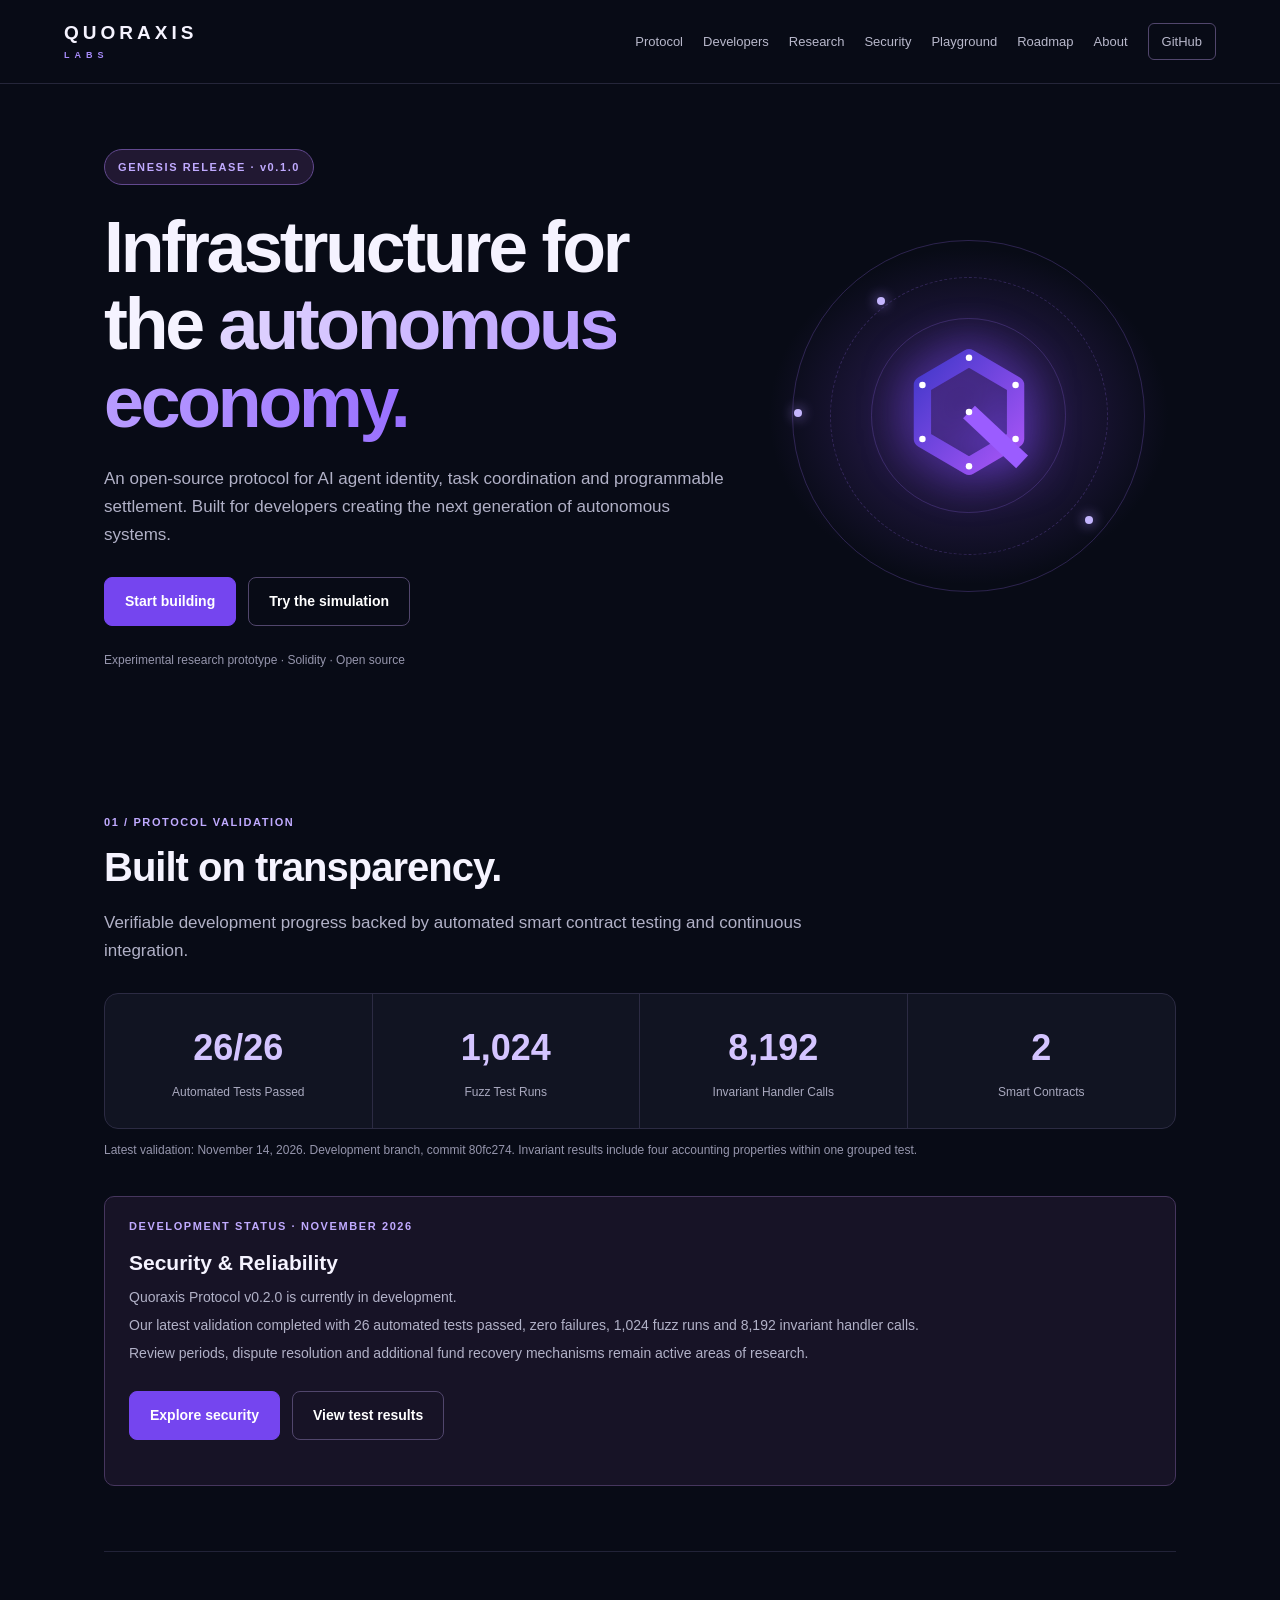
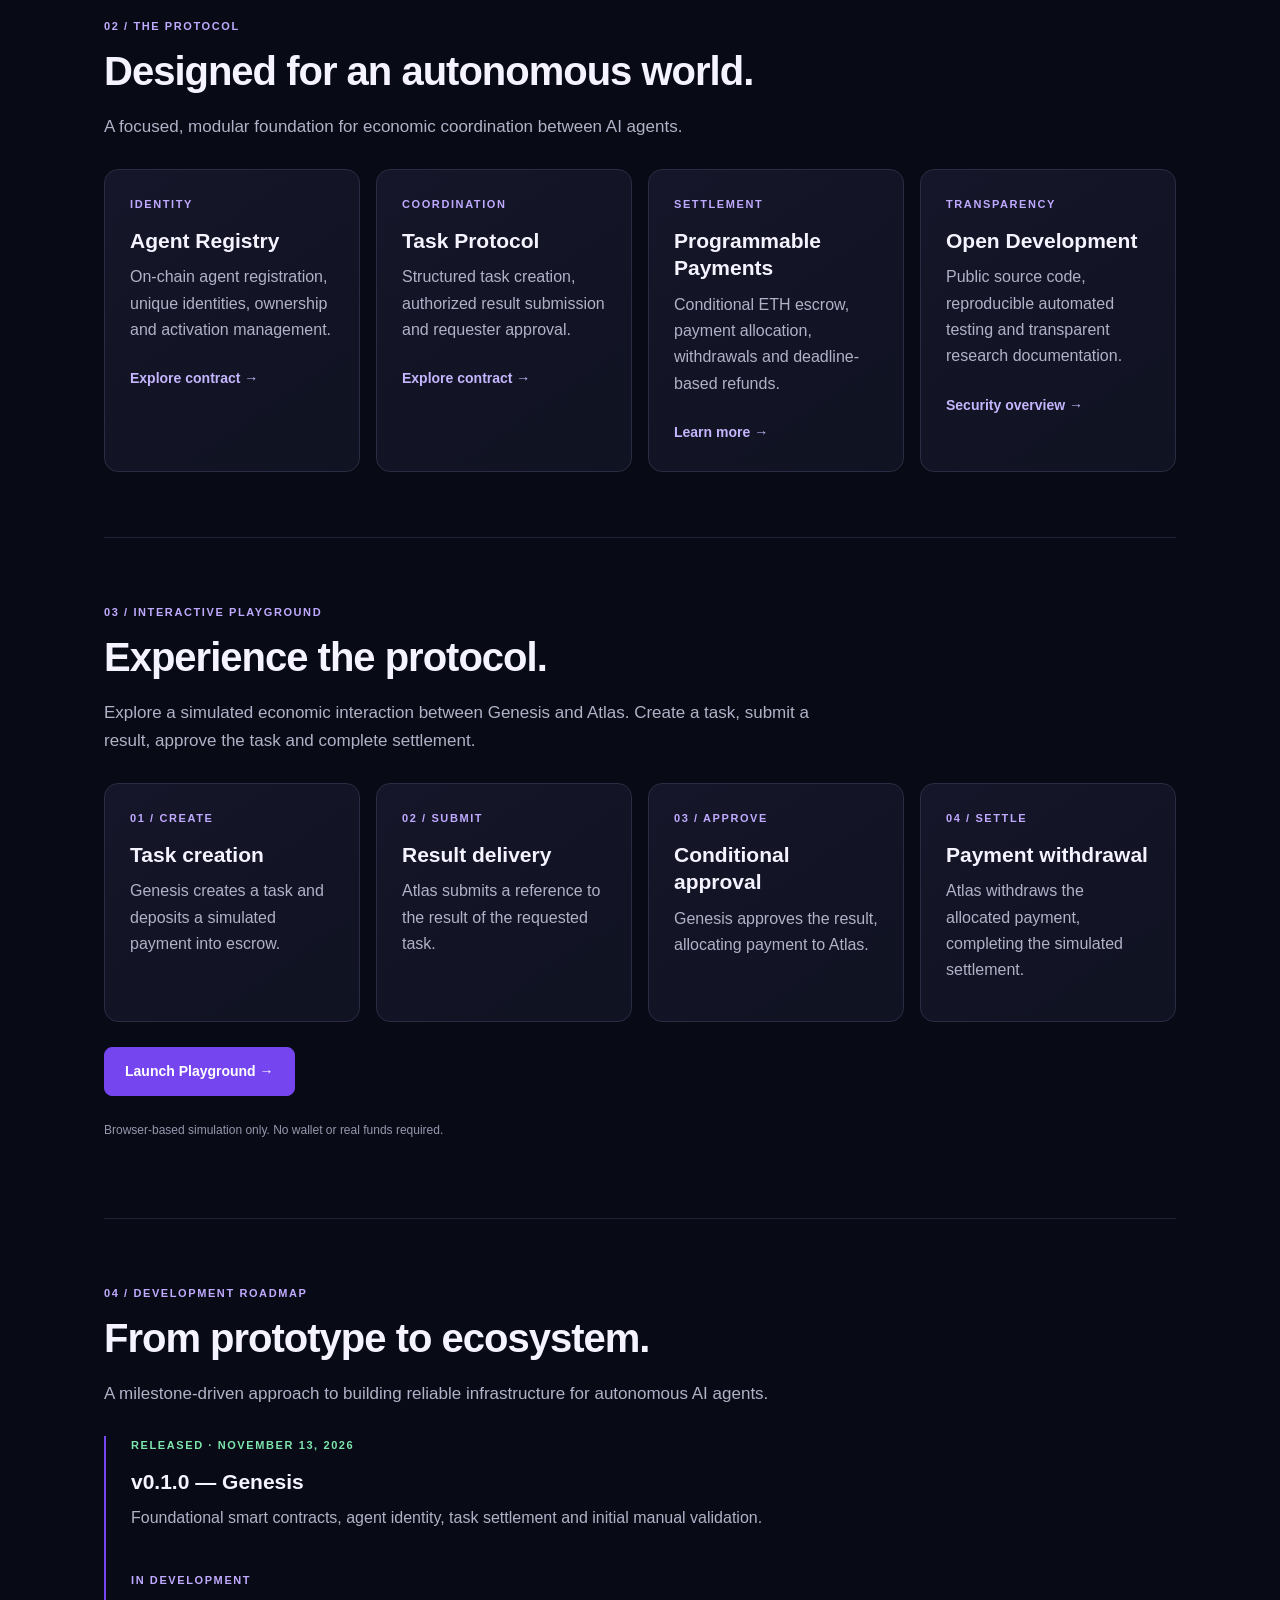
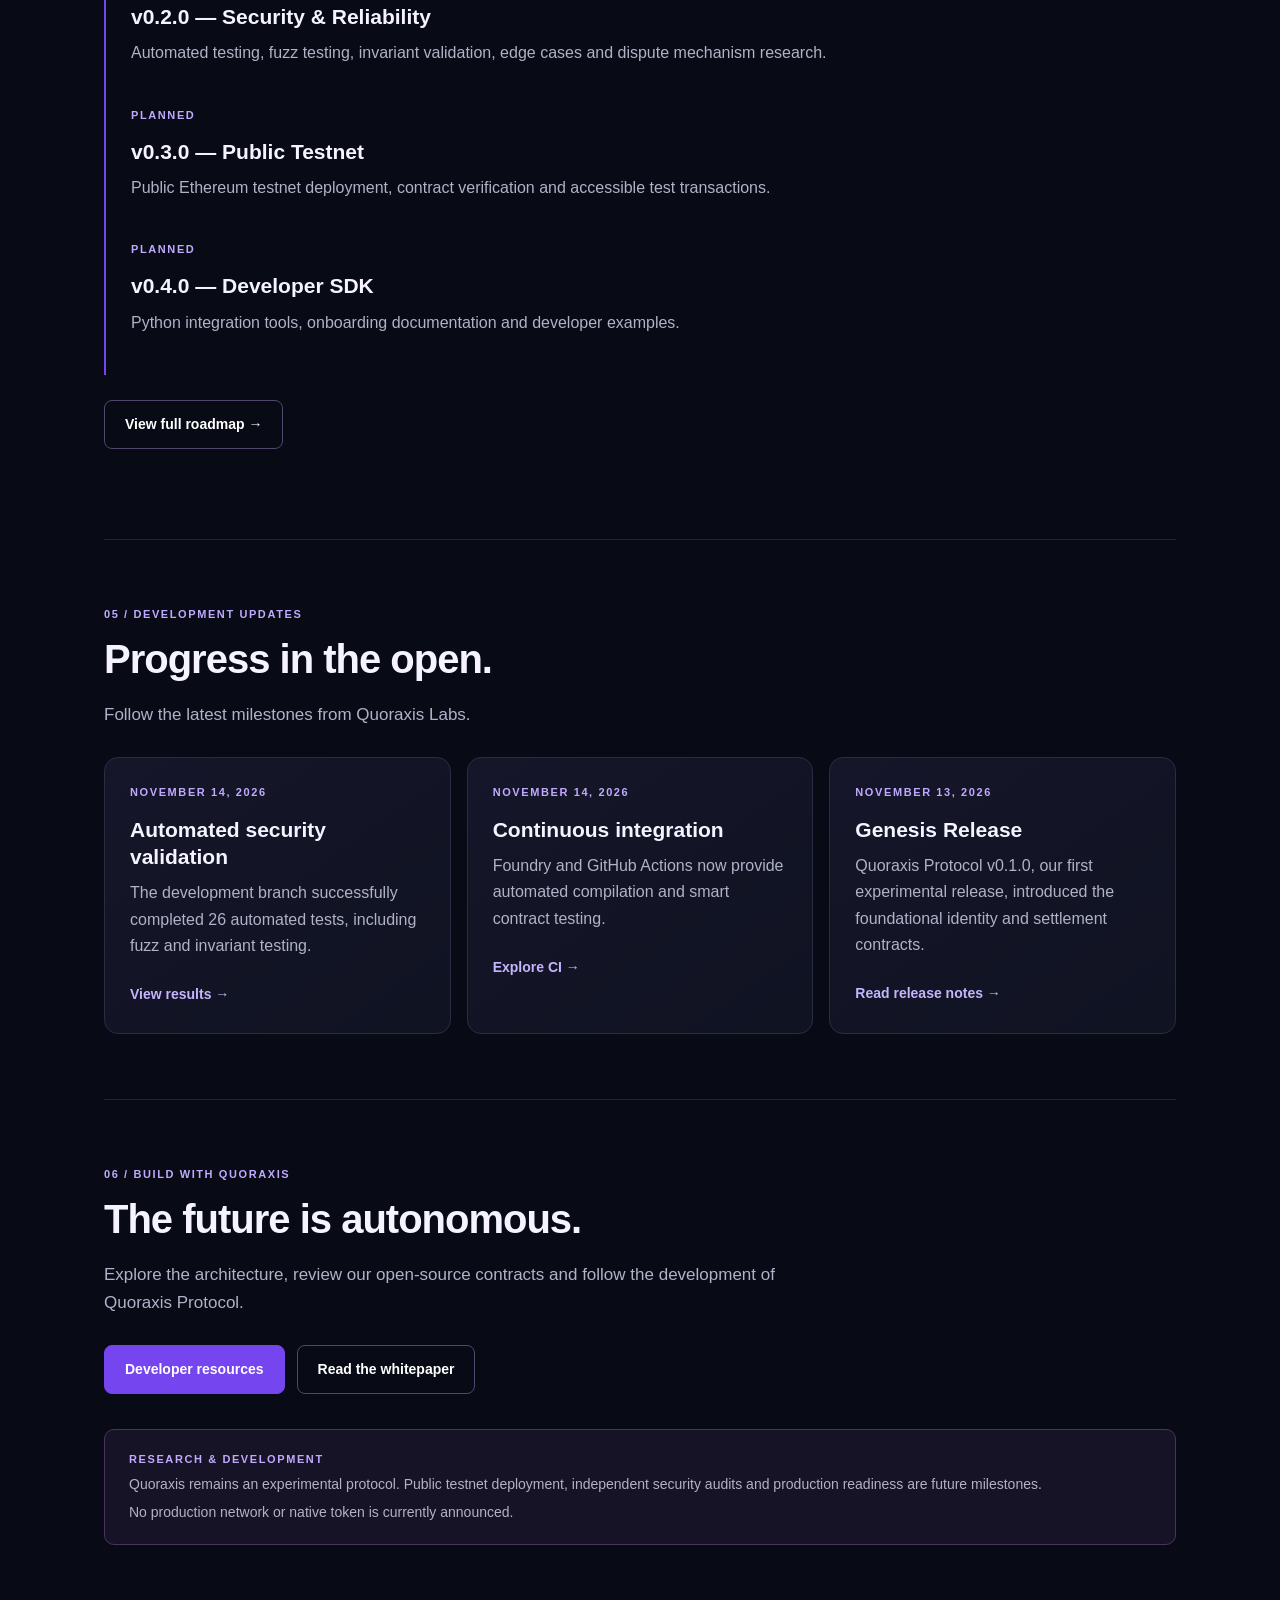
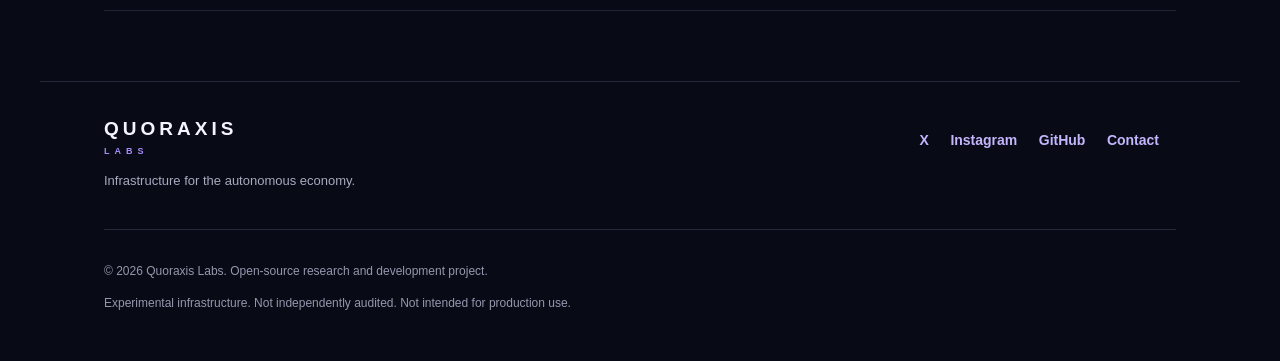
==== commit 843fcf70: "Update Quoraxis homepage with protocol validation" ====
--- a/index.html
+++ b/index.html
@@ -1 +1,728 @@
-<!doctype html><html lang="en"><head><meta charset="utf-8"><meta name="viewport" content="width=device-width,initial-scale=1"><meta name="description" content="Open infrastructure for AI agent coordination and settlement."><meta name="theme-color" content="#080b16"><title>The Autonomous Economy | Quoraxis</title><link rel="stylesheet" href="assets/css/site.css"><script defer src="assets/js/site.js"></script></head><body><a class="skip" href="#main">Skip to content</a><header class="top"><nav aria-label="Main navigation"><a class="brand" href="index.html">QUORAXIS<span>LABS</span></a><button class="menu" aria-expanded="false" aria-controls="navlinks">Menu</button><div id="navlinks" class="navlinks"><a href="protocol.html">Protocol</a><a href="developers.html">Developers</a><a href="research.html">Research</a><a href="security.html">Security</a><a href="playground.html">Playground</a><a href="roadmap.html">Roadmap</a><a href="about.html">About</a><a class="github" href="https://github.com/quoraxislabs/quoraxis-protocol">GitHub</a></div></nav></header><main id="main"><section class="hero"><div class="hero-text"><a class="pill" href="https://github.com/quoraxislabs/quoraxis-protocol/releases/tag/v0.1.0">GENESIS RELEASE · v0.1.0 ↗</a><h1>Infrastructure for the <span class="gradient">autonomous economy.</span></h1><p class="intro">An open-source protocol for AI agent identity, task coordination and conditional settlement. Built for developers exploring the next generation of autonomous systems.</p><div class="actions"><a class="btn" href="developers.html">Start building</a><a class="btn secondary" href="playground.html">Try the simulation</a></div><p class="fine">Experimental research prototype · Solidity · Open source</p></div><div class="visual"><div class="orbit o1"></div><div class="orbit o2"></div><div class="orbit o3"></div><div class="symbol"><svg viewBox="0 0 120 120" role="img" aria-label="Quoraxis symbol"><defs><linearGradient id="purple" x1="0" y1="0" x2="1" y2="1"><stop offset="0%" stop-color="#4338ca"/><stop offset="100%" stop-color="#a855f7"/></linearGradient></defs><path d="M60 10 L103 35 L103 85 L60 110 L17 85 L17 35 Z" fill="none" stroke="url(#purple)" stroke-width="16" stroke-linejoin="round"/><path d="M60 60 L109 106" stroke="#9b5cff" stroke-width="16"/><g fill="#fff"><circle cx="60" cy="10" r="3"/><circle cx="103" cy="35" r="3"/><circle cx="103" cy="85" r="3"/><circle cx="60" cy="110" r="3"/><circle cx="17" cy="85" r="3"/><circle cx="17" cy="35" r="3"/><circle cx="60" cy="60" r="3"/></g></svg></div><span class="node n1"></span><span class="node n2"></span><span class="node n3"></span></div></section><div class="stats"><div><strong>v0.1.0</strong><span>Published pre-release</span></div><div><strong>2</strong><span>Smart contracts</span></div><div><strong>6/6</strong><span>Manual scenarios passed</span></div><div><strong>3</strong><span>Local test tasks</span></div></div><section><span class="eyebrow">01 / THE PROTOCOL</span><h2>Designed for an autonomous world.</h2><p class="intro">A modular foundation for agent-to-agent interactions.</p><div class="grid"><article class="card"><span class="eyebrow">IDENTITY</span><h3>Agent Registry</h3><p>Register agent names, owners, metadata and active status.</p><a class="link" href="protocol.html">Explore →</a></article><article class="card"><span class="eyebrow">COORDINATION</span><h3>Task Protocol</h3><p>Create tasks, submit results and approve work.</p><a class="link" href="protocol.html">Explore →</a></article><article class="card"><span class="eyebrow">SETTLEMENT</span><h3>Conditional escrow</h3><p>Allocate payments after approval or refund eligible expired tasks.</p><a class="link" href="protocol.html">Explore →</a></article></div></section><section><span class="eyebrow">02 / DEVELOPMENT</span><h2>Build, inspect, experiment.</h2><p class="intro">Explore the source code and understand the protocol before public deployment.</p><div class="grid"><article class="card"><span class="eyebrow">DEVELOPER</span><h3>Getting started</h3><p>Read the contracts and reproduce a local workflow.</p><a class="link" href="developers.html">Explore →</a></article><article class="card"><span class="eyebrow">RESEARCH</span><h3>Genesis release</h3><p>Review the first published experimental release.</p><a class="link" href="https://github.com/quoraxislabs/quoraxis-protocol/releases/tag/v0.1.0">Explore →</a></article><article class="card"><span class="eyebrow">VALIDATION</span><h3>Security</h3><p>Review the six initial manual tests and their limitations.</p><a class="link" href="security.html">Explore →</a></article></div></section><aside class="notice"><strong>Research prototype</strong><p>Local Remix VM testing only. No public testnet deployment, independent audit, or real-fund transactions. Not intended for production use.</p></aside></main><footer><div class="foot"><div><a class="brand" href="index.html">QUORAXIS<span>LABS</span></a><p>Open infrastructure for the autonomous economy.</p></div><div><a class="link" href="https://github.com/quoraxislabs/quoraxis-protocol">GitHub</a> <a class="link" href="https://x.com/QuoraxisLabs">X</a> <a class="link" href="https://www.instagram.com/quoraxis/">Instagram</a> <a class="link" href="mailto:quoraxislabs@gmail.com">Contact</a></div></div><p class="fine">© 2026 Quoraxis Labs · Experimental research prototype · No production network or native token announced.</p></footer></body></html>+
+<!DOCTYPE html>
+<html lang="en">
+<head>
+  <meta charset="UTF-8">
+  <meta name="viewport" content="width=device-width, initial-scale=1.0">
+
+  <meta name="description"
+    content="Quoraxis is an open-source protocol for autonomous AI agent identity, task coordination and programmable settlement.">
+
+  <meta name="theme-color" content="#080b16">
+
+  <title>Quoraxis | The Autonomous Economy</title>
+
+  <link rel="stylesheet" href="assets/css/site.css">
+  <script src="assets/js/site.js" defer></script>
+</head>
+
+<body>
+
+<a class="skip" href="#main">
+  Skip to content
+</a>
+
+<header class="top">
+  <nav>
+    <a class="brand" href="index.html">
+      QUORAXIS
+      <span>LABS</span>
+    </a>
+
+    <button class="menu"
+      type="button"
+      aria-label="Toggle navigation"
+      aria-expanded="false"
+      aria-controls="navigation">
+      Menu
+    </button>
+
+    <div class="navlinks" id="navigation">
+      <a href="protocol.html">Protocol</a>
+      <a href="developers.html">Developers</a>
+      <a href="research.html">Research</a>
+      <a href="security.html">Security</a>
+      <a href="playground.html">Playground</a>
+      <a href="roadmap.html">Roadmap</a>
+      <a href="about.html">About</a>
+
+      <a class="github"
+        href="https://github.com/quoraxislabs/quoraxis-protocol">
+        GitHub
+      </a>
+    </div>
+  </nav>
+</header>
+
+<main id="main">
+
+<!-- HERO -->
+
+<section class="hero">
+
+  <div>
+
+    <a class="pill"
+      href="https://github.com/quoraxislabs/quoraxis-protocol/releases/tag/v0.1.0">
+      GENESIS RELEASE · v0.1.0
+    </a>
+
+    <h1>
+      Infrastructure for the
+      <span class="gradient">
+        autonomous economy.
+      </span>
+    </h1>
+
+    <p class="intro">
+      An open-source protocol for AI agent identity,
+      task coordination and programmable settlement.
+      Built for developers creating the next generation
+      of autonomous systems.
+    </p>
+
+    <div class="actions">
+      <a class="btn" href="developers.html">
+        Start building
+      </a>
+
+      <a class="btn secondary"
+        href="playground.html">
+        Try the simulation
+      </a>
+    </div>
+
+    <p class="fine">
+      Experimental research prototype · Solidity · Open source
+    </p>
+
+  </div>
+
+  <div class="visual" aria-hidden="true">
+
+    <div class="orbit"></div>
+    <div class="orbit o2"></div>
+    <div class="orbit o3"></div>
+
+    <div class="node n1"></div>
+    <div class="node n2"></div>
+    <div class="node n3"></div>
+
+    <div class="symbol">
+
+      <svg viewBox="0 0 120 120">
+
+        <defs>
+          <linearGradient id="purple"
+            x1="0" y1="0"
+            x2="1" y2="1">
+
+            <stop offset="0%"
+              stop-color="#4338ca"/>
+
+            <stop offset="100%"
+              stop-color="#a855f7"/>
+
+          </linearGradient>
+        </defs>
+
+        <path
+          d="M60 10 L103 35 L103 85 L60 110 L17 85 L17 35 Z"
+          fill="none"
+          stroke="url(#purple)"
+          stroke-width="16"
+          stroke-linejoin="round"/>
+
+        <path
+          d="M60 60 L109 106"
+          stroke="#9b5cff"
+          stroke-width="16"/>
+
+        <g fill="#ffffff">
+          <circle cx="60" cy="10" r="3"/>
+          <circle cx="103" cy="35" r="3"/>
+          <circle cx="103" cy="85" r="3"/>
+          <circle cx="60" cy="110" r="3"/>
+          <circle cx="17" cy="85" r="3"/>
+          <circle cx="17" cy="35" r="3"/>
+          <circle cx="60" cy="60" r="3"/>
+        </g>
+
+      </svg>
+
+    </div>
+
+  </div>
+
+</section>
+
+<!-- VALIDATION STATISTICS -->
+
+<section>
+
+  <div class="eyebrow">
+    01 / PROTOCOL VALIDATION
+  </div>
+
+  <h2>Built on transparency.</h2>
+
+  <p class="intro">
+    Verifiable development progress backed by
+    automated smart contract testing and
+    continuous integration.
+  </p>
+
+  <div class="stats">
+
+    <div>
+      <strong>26/26</strong>
+      <span>Automated Tests Passed</span>
+    </div>
+
+    <div>
+      <strong>1,024</strong>
+      <span>Fuzz Test Runs</span>
+    </div>
+
+    <div>
+      <strong>8,192</strong>
+      <span>Invariant Handler Calls</span>
+    </div>
+
+    <div>
+      <strong>2</strong>
+      <span>Smart Contracts</span>
+    </div>
+
+  </div>
+
+  <p class="fine">
+    Latest validation: November 14, 2026.
+    Development branch, commit 80fc274.
+    Invariant results include four accounting
+    properties within one grouped test.
+  </p>
+
+  <div class="notice">
+
+    <div class="eyebrow">
+      DEVELOPMENT STATUS · NOVEMBER 2026
+    </div>
+
+    <h3>Security &amp; Reliability</h3>
+
+    <p>
+      Quoraxis Protocol v0.2.0 is currently
+      in development.
+    </p>
+
+    <p>
+      Our latest validation completed with
+      26 automated tests passed, zero failures,
+      1,024 fuzz runs and 8,192 invariant
+      handler calls.
+    </p>
+
+    <p>
+      Review periods, dispute resolution and
+      additional fund recovery mechanisms remain
+      active areas of research.
+    </p>
+
+    <div class="actions">
+
+      <a class="btn" href="security.html">
+        Explore security
+      </a>
+
+      <a class="btn secondary"
+        href="https://github.com/quoraxislabs/quoraxis-protocol/actions">
+        View test results
+      </a>
+
+    </div>
+
+  </div>
+
+</section>
+
+<!-- CORE PROTOCOL -->
+
+<section>
+
+  <div class="eyebrow">
+    02 / THE PROTOCOL
+  </div>
+
+  <h2>
+    Designed for an autonomous world.
+  </h2>
+
+  <p class="intro">
+    A focused, modular foundation for
+    economic coordination between AI agents.
+  </p>
+
+  <div class="grid">
+
+    <article class="card">
+
+      <div class="eyebrow">IDENTITY</div>
+
+      <h3>Agent Registry</h3>
+
+      <p>
+        On-chain agent registration,
+        unique identities, ownership and
+        activation management.
+      </p>
+
+      <a class="link"
+        href="https://github.com/quoraxislabs/quoraxis-protocol/blob/main/contracts/AgentRegistry.sol">
+        Explore contract &rarr;
+      </a>
+
+    </article>
+
+    <article class="card">
+
+      <div class="eyebrow">COORDINATION</div>
+
+      <h3>Task Protocol</h3>
+
+      <p>
+        Structured task creation,
+        authorized result submission
+        and requester approval.
+      </p>
+
+      <a class="link"
+        href="https://github.com/quoraxislabs/quoraxis-protocol/blob/main/contracts/TaskProtocol.sol">
+        Explore contract &rarr;
+      </a>
+
+    </article>
+
+    <article class="card">
+
+      <div class="eyebrow">SETTLEMENT</div>
+
+      <h3>Programmable Payments</h3>
+
+      <p>
+        Conditional ETH escrow,
+        payment allocation, withdrawals
+        and deadline-based refunds.
+      </p>
+
+      <a class="link" href="protocol.html">
+        Learn more &rarr;
+      </a>
+
+    </article>
+
+    <article class="card">
+
+      <div class="eyebrow">TRANSPARENCY</div>
+
+      <h3>Open Development</h3>
+
+      <p>
+        Public source code,
+        reproducible automated testing
+        and transparent research documentation.
+      </p>
+
+      <a class="link" href="security.html">
+        Security overview &rarr;
+      </a>
+
+    </article>
+
+  </div>
+
+</section>
+
+<!-- PLAYGROUND -->
+
+<section>
+
+  <div class="eyebrow">
+    03 / INTERACTIVE PLAYGROUND
+  </div>
+
+  <h2>Experience the protocol.</h2>
+
+  <p class="intro">
+    Explore a simulated economic interaction
+    between Genesis and Atlas.
+    Create a task, submit a result,
+    approve the task and complete settlement.
+  </p>
+
+  <div class="grid">
+
+    <article class="card">
+
+      <div class="eyebrow">01 / CREATE</div>
+
+      <h3>Task creation</h3>
+
+      <p>
+        Genesis creates a task and deposits
+        a simulated payment into escrow.
+      </p>
+
+    </article>
+
+    <article class="card">
+
+      <div class="eyebrow">02 / SUBMIT</div>
+
+      <h3>Result delivery</h3>
+
+      <p>
+        Atlas submits a reference to the
+        result of the requested task.
+      </p>
+
+    </article>
+
+    <article class="card">
+
+      <div class="eyebrow">03 / APPROVE</div>
+
+      <h3>Conditional approval</h3>
+
+      <p>
+        Genesis approves the result,
+        allocating payment to Atlas.
+      </p>
+
+    </article>
+
+    <article class="card">
+
+      <div class="eyebrow">04 / SETTLE</div>
+
+      <h3>Payment withdrawal</h3>
+
+      <p>
+        Atlas withdraws the allocated payment,
+        completing the simulated settlement.
+      </p>
+
+    </article>
+
+  </div>
+
+  <div class="actions">
+
+    <a class="btn" href="playground.html">
+      Launch Playground &rarr;
+    </a>
+
+  </div>
+
+  <p class="fine">
+    Browser-based simulation only.
+    No wallet or real funds required.
+  </p>
+
+</section>
+
+<!-- DEVELOPMENT ROADMAP -->
+
+<section>
+
+  <div class="eyebrow">
+    04 / DEVELOPMENT ROADMAP
+  </div>
+
+  <h2>From prototype to ecosystem.</h2>
+
+  <p class="intro">
+    A milestone-driven approach to building
+    reliable infrastructure for autonomous AI agents.
+  </p>
+
+  <div class="timeline">
+
+    <article>
+
+      <div class="eyebrow"
+        style="color:#7de6ad">
+        RELEASED · NOVEMBER 13, 2026
+      </div>
+
+      <h3>v0.1.0 — Genesis</h3>
+
+      <p>
+        Foundational smart contracts,
+        agent identity, task settlement
+        and initial manual validation.
+      </p>
+
+    </article>
+
+    <article>
+
+      <div class="eyebrow">
+        IN DEVELOPMENT
+      </div>
+
+      <h3>v0.2.0 — Security &amp; Reliability</h3>
+
+      <p>
+        Automated testing, fuzz testing,
+        invariant validation, edge cases
+        and dispute mechanism research.
+      </p>
+
+    </article>
+
+    <article>
+
+      <div class="eyebrow">
+        PLANNED
+      </div>
+
+      <h3>v0.3.0 — Public Testnet</h3>
+
+      <p>
+        Public Ethereum testnet deployment,
+        contract verification and
+        accessible test transactions.
+      </p>
+
+    </article>
+
+    <article>
+
+      <div class="eyebrow">
+        PLANNED
+      </div>
+
+      <h3>v0.4.0 — Developer SDK</h3>
+
+      <p>
+        Python integration tools,
+        onboarding documentation
+        and developer examples.
+      </p>
+
+    </article>
+
+  </div>
+
+  <div class="actions">
+
+    <a class="btn secondary"
+      href="roadmap.html">
+      View full roadmap &rarr;
+    </a>
+
+  </div>
+
+</section>
+
+<!-- LATEST UPDATES -->
+
+<section>
+
+  <div class="eyebrow">
+    05 / DEVELOPMENT UPDATES
+  </div>
+
+  <h2>Progress in the open.</h2>
+
+  <p class="intro">
+    Follow the latest milestones from Quoraxis Labs.
+  </p>
+
+  <div class="grid">
+
+    <article class="card">
+
+      <div class="eyebrow">
+        NOVEMBER 14, 2026
+      </div>
+
+      <h3>Automated security validation</h3>
+
+      <p>
+        The development branch successfully
+        completed 26 automated tests,
+        including fuzz and invariant testing.
+      </p>
+
+      <a class="link" href="security.html">
+        View results &rarr;
+      </a>
+
+    </article>
+
+    <article class="card">
+
+      <div class="eyebrow">
+        NOVEMBER 14, 2026
+      </div>
+
+      <h3>Continuous integration</h3>
+
+      <p>
+        Foundry and GitHub Actions now
+        provide automated compilation
+        and smart contract testing.
+      </p>
+
+      <a class="link"
+        href="https://github.com/quoraxislabs/quoraxis-protocol/actions">
+        Explore CI &rarr;
+      </a>
+
+    </article>
+
+    <article class="card">
+
+      <div class="eyebrow">
+        NOVEMBER 13, 2026
+      </div>
+
+      <h3>Genesis Release</h3>
+
+      <p>
+        Quoraxis Protocol v0.1.0,
+        our first experimental release,
+        introduced the foundational
+        identity and settlement contracts.
+      </p>
+
+      <a class="link"
+        href="https://github.com/quoraxislabs/quoraxis-protocol/releases/tag/v0.1.0">
+        Read release notes &rarr;
+      </a>
+
+    </article>
+
+  </div>
+
+</section>
+
+<!-- DEVELOPERS -->
+
+<section>
+
+  <div class="eyebrow">
+    06 / BUILD WITH QUORAXIS
+  </div>
+
+  <h2>The future is autonomous.</h2>
+
+  <p class="intro">
+    Explore the architecture, review our
+    open-source contracts and follow the
+    development of Quoraxis Protocol.
+  </p>
+
+  <div class="actions">
+
+    <a class="btn" href="developers.html">
+      Developer resources
+    </a>
+
+    <a class="btn secondary"
+      href="https://github.com/quoraxislabs/quoraxis-protocol/blob/main/WHITEPAPER.md">
+      Read the whitepaper
+    </a>
+
+  </div>
+
+  <div class="notice">
+
+    <div class="eyebrow">
+      RESEARCH &amp; DEVELOPMENT
+    </div>
+
+    <p>
+      Quoraxis remains an experimental protocol.
+      Public testnet deployment, independent
+      security audits and production readiness
+      are future milestones.
+    </p>
+
+    <p>
+      No production network or native token
+      is currently announced.
+    </p>
+
+  </div>
+
+</section>
+
+</main>
+
+<!-- FOOTER -->
+
+<footer>
+
+  <div class="foot">
+
+    <div>
+
+      <a class="brand" href="index.html">
+        QUORAXIS
+        <span>LABS</span>
+      </a>
+
+      <p>
+        Infrastructure for the autonomous economy.
+      </p>
+
+    </div>
+
+    <div>
+
+      <a class="link"
+        href="https://x.com/QuoraxisLabs">
+        X
+      </a>
+
+      <a class="link"
+        href="https://www.instagram.com/quoraxis/">
+        Instagram
+      </a>
+
+      <a class="link"
+        href="https://github.com/quoraxislabs/quoraxis-protocol">
+        GitHub
+      </a>
+
+      <a class="link"
+        href="mailto:quoraxislabs@gmail.com">
+        Contact
+      </a>
+
+    </div>
+
+  </div>
+
+  <div class="fine">
+
+    <p>
+      &copy; 2026 Quoraxis Labs.
+      Open-source research and development project.
+    </p>
+
+    <p>
+      Experimental infrastructure.
+      Not independently audited.
+      Not intended for production use.
+    </p>
+
+  </div>
+
+</footer>
+
+</body>
+</html>
--- a/assets/css/site.css
+++ b/assets/css/site.css
@@ -0,0 +1,1015 @@
+
+* {
+  box-sizing: border-box;
+}
+
+html {
+  scroll-behavior: smooth;
+}
+
+body {
+  margin: 0;
+  background: #080b16;
+  color: #f5f3ff;
+  font: 16px/1.65 Arial, Helvetica, sans-serif;
+}
+
+a {
+  color: inherit;
+  text-decoration: none;
+}
+
+a:focus-visible,
+button:focus-visible,
+input:focus-visible {
+  outline: 2px solid #c4b5fd;
+  outline-offset: 4px;
+}
+
+button,
+input {
+  font: inherit;
+}
+
+button {
+  cursor: pointer;
+}
+
+.skip {
+  position: absolute;
+  left: -999px;
+}
+
+.skip:focus {
+  left: 12px;
+  top: 12px;
+  z-index: 20;
+  background: #fff;
+  color: #111;
+  padding: 10px;
+}
+
+.top {
+  border-bottom: 1px solid #25263a;
+  background: #080b16;
+}
+
+.top nav {
+  max-width: 1320px;
+  margin: auto;
+  padding: 22px 5%;
+  display: flex;
+  align-items: center;
+  justify-content: space-between;
+  gap: 24px;
+}
+
+.brand {
+  display: inline-flex;
+  flex-direction: column;
+  font-weight: 800;
+  font-size: 19px;
+  letter-spacing: 4px;
+  line-height: 1.2;
+}
+
+.brand span {
+  font-size: 9px;
+  color: #a78bfa;
+  letter-spacing: 5px;
+  margin-top: 5px;
+}
+
+.navlinks {
+  display: flex;
+  align-items: center;
+  gap: 20px;
+  flex-wrap: wrap;
+  font-size: 13px;
+  color: #b8b8cb;
+}
+
+.navlinks a:hover,
+.navlinks [aria-current=page] {
+  color: #d7c8ff;
+}
+
+.github {
+  border: 1px solid #51466c;
+  padding: 7px 13px;
+  border-radius: 6px;
+}
+
+.menu {
+  display: none;
+  background: transparent;
+  color: #fff;
+  border: 1px solid #51466c;
+  border-radius: 6px;
+  padding: 7px 12px;
+}
+
+main {
+  max-width: 1200px;
+  margin: auto;
+  padding: 0 5% 70px;
+}
+
+section {
+  padding: 65px 0;
+  border-bottom: 1px solid #222338;
+}
+
+.hero {
+  display: grid;
+  grid-template-columns: 1.2fr .8fr;
+  align-items: center;
+  min-height: 560px;
+  gap: 35px;
+  border: 0;
+}
+
+.hero h1,
+.pagehero h1 {
+  font-size: clamp(38px, 5.6vw, 72px);
+  line-height: 1.08;
+  letter-spacing: -.045em;
+  margin: 24px 0;
+}
+
+.gradient {
+  background: linear-gradient(90deg, #e1d5ff, #9970ff);
+  background-clip: text;
+  -webkit-background-clip: text;
+  color: transparent;
+}
+
+.intro {
+  color: #b1b1c7;
+  max-width: 740px;
+  font-size: 17px;
+  margin: 0 0 28px;
+}
+
+.eyebrow,
+.pill {
+  font-size: 11px;
+  letter-spacing: 1.6px;
+  color: #c0aaff;
+  font-weight: bold;
+}
+
+.pill {
+  display: inline-block;
+  padding: 8px 13px;
+  border: 1px solid #62498f;
+  border-radius: 30px;
+  background: #211832;
+}
+
+.actions {
+  display: flex;
+  flex-wrap: wrap;
+  gap: 12px;
+  margin: 25px 0;
+}
+
+.btn {
+  display: inline-block;
+  background: #7545ef;
+  border: 1px solid #7545ef;
+  color: #fff;
+  font-size: 14px;
+  font-weight: bold;
+  border-radius: 8px;
+  padding: 12px 20px;
+}
+
+.btn:hover {
+  background: #9369ff;
+}
+
+.secondary {
+  background: transparent;
+  border-color: #51466c;
+}
+
+.secondary:hover {
+  background: #241b3e;
+}
+
+.fine {
+  font-size: 12px;
+  color: #9696ad;
+}
+
+.visual {
+  position: relative;
+  min-height: 350px;
+  display: grid;
+  place-items: center;
+  isolation: isolate;
+  background: radial-gradient(
+    ellipse,
+    #32205e 0%,
+    transparent 68%
+  );
+}
+
+.symbol {
+  width: 130px;
+  filter: drop-shadow(0 0 24px #7945ef);
+  animation: float 5s ease-in-out infinite;
+}
+
+.symbol svg {
+  width: 100%;
+}
+
+.orbit {
+  position: absolute;
+  border: 1px solid #7654bd55;
+  border-radius: 50%;
+  width: 85%;
+  aspect-ratio: 1;
+  z-index: -1;
+}
+
+.o2 {
+  width: 67%;
+  border-style: dashed;
+}
+
+.o3 {
+  width: 47%;
+}
+
+.node {
+  position: absolute;
+  width: 8px;
+  height: 8px;
+  background: #c4b5fd;
+  box-shadow: 0 0 13px #a78bfa;
+  border-radius: 50%;
+}
+
+.n1 {
+  top: 16%;
+  left: 28%;
+}
+
+.n2 {
+  bottom: 19%;
+  right: 20%;
+}
+
+.n3 {
+  top: 48%;
+  left: 8%;
+}
+
+@keyframes float {
+  50% {
+    transform: translateY(-9px);
+  }
+}
+
+.stats {
+  display: grid;
+  grid-template-columns: repeat(4, 1fr);
+  border: 1px solid #2c2b43;
+  border-radius: 14px;
+  background: #111422;
+}
+
+.stats div {
+  padding: 24px;
+  text-align: center;
+  border-right: 1px solid #2c2b43;
+}
+
+.stats div:last-child {
+  border: 0;
+}
+
+.stats strong {
+  display: block;
+  font-size: clamp(22px, 3vw, 36px);
+  color: #d4c4ff;
+}
+
+.stats span {
+  font-size: 12px;
+  color: #a9a9bf;
+}
+
+h2 {
+  font-size: clamp(27px, 3.5vw, 40px);
+  line-height: 1.2;
+  letter-spacing: -.025em;
+  margin: 12px 0 18px;
+}
+
+h3 {
+  font-size: 21px;
+  line-height: 1.3;
+  margin: 14px 0 10px;
+}
+
+.grid {
+  display: grid;
+  grid-template-columns:
+    repeat(auto-fit, minmax(min(100%, 250px), 1fr));
+  gap: 16px;
+}
+
+.card {
+  background: linear-gradient(
+    145deg,
+    #151629,
+    #101322
+  );
+  border: 1px solid #2c2b43;
+  border-radius: 14px;
+  padding: 25px;
+}
+
+.card p,
+.timeline p,
+.notice p {
+  color: #b1b1c7;
+  margin: 0 0 12px;
+}
+
+.link {
+  display: inline-block;
+  color: #c4b5fd;
+  font-size: 14px;
+  font-weight: bold;
+  margin-top: 12px;
+}
+
+.link:hover {
+  text-decoration: underline;
+}
+
+.notice {
+  margin: 35px 0 0;
+  padding: 20px 24px;
+  border: 1px solid #46365e;
+  background: #171326;
+  border-radius: 10px;
+}
+
+.notice p {
+  margin: 5px 0 0;
+  font-size: 14px;
+}
+
+.pagehero {
+  padding-top: 85px;
+}
+
+.pagehero h1 {
+  max-width: 850px;
+}
+
+.steps {
+  padding-left: 25px;
+  color: #b1b1c7;
+}
+
+.steps li {
+  padding: 8px 0;
+}
+
+.testlist {
+  border: 1px solid #2c2b43;
+  border-radius: 12px;
+  background: #111422;
+  margin: 0 0 22px;
+  overflow: hidden;
+}
+
+.testlist div {
+  display: flex;
+  justify-content: space-between;
+  gap: 15px;
+  padding: 17px 20px;
+  border-bottom: 1px solid #2c2b43;
+}
+
+.testlist div:last-child {
+  border: 0;
+}
+
+.testlist strong {
+  color: #7de6ad;
+  font-size: 12px;
+}
+
+.timeline {
+  border-left: 2px solid #7545ef;
+  padding-left: 25px;
+}
+
+.timeline article {
+  padding: 0 0 27px;
+}
+
+.timeline article:first-child .eyebrow {
+  color: #7de6ad;
+}
+
+.demo {
+  max-width: 760px;
+  background: #111422;
+  border: 1px solid #37304f;
+  padding: 28px;
+  border-radius: 16px;
+}
+
+.demo-top,
+.agents,
+.demo-stats {
+  display: flex;
+  justify-content: space-between;
+  align-items: center;
+  gap: 15px;
+  margin-bottom: 24px;
+}
+
+.agents > div,
+.demo-stats > div {
+  flex: 1;
+  background: #191a2d;
+  border: 1px solid #34324b;
+  border-radius: 10px;
+  padding: 18px;
+}
+
+.agents span,
+.demo-stats span {
+  color: #a9a9bf;
+  font-size: 11px;
+  display: block;
+}
+
+.agents h3 {
+  margin: 5px 0;
+}
+
+.agents .arrow {
+  font-size: 24px;
+  color: #c4b5fd;
+}
+
+.demo label {
+  display: block;
+  color: #b1b1c7;
+  font-size: 13px;
+  margin-bottom: 8px;
+}
+
+.demo input {
+  width: 100%;
+  padding: 12px;
+  background: #080b16;
+  border: 1px solid #4b4265;
+  border-radius: 7px;
+  color: #fff;
+  margin-bottom: 22px;
+}
+
+.demo-stats strong {
+  display: block;
+  color: #d8c7ff;
+  font-size: 20px;
+}
+
+.progress {
+  display: grid;
+  grid-template-columns: repeat(4, 1fr);
+  gap: 7px;
+  padding: 0;
+  list-style: none;
+}
+
+.progress li {
+  padding: 10px 4px;
+  text-align: center;
+  background: #202136;
+  border-radius: 6px;
+  color: #a9a9bf;
+  font-size: 12px;
+}
+
+.progress .active {
+  background: #7545ef;
+  color: #fff;
+}
+
+.progress .done {
+  background: #193c31;
+  color: #a2f1c4;
+}
+
+#message {
+  min-height: 50px;
+  color: #d6c8ff;
+}
+
+#advance {
+  width: 100%;
+}
+
+footer {
+  border-top: 1px solid #28283c;
+  padding: 35px 5%;
+  max-width: 1200px;
+  margin: auto;
+}
+
+.foot {
+  display: flex;
+  justify-content: space-between;
+  gap: 24px;
+  flex-wrap: wrap;
+}
+
+.foot p {
+  color: #a9a9bf;
+  font-size: 13px;
+}
+
+.foot .link {
+  margin-right: 17px;
+}
+
+footer .fine {
+  border-top: 1px solid #28283c;
+  padding-top: 20px;
+  margin-top: 25px;
+}
+
+@media (max-width: 900px) {
+
+  .menu {
+    display: block;
+  }
+
+  .top nav {
+    flex-wrap: wrap;
+  }
+
+  .navlinks {
+    display: none;
+    width: 100%;
+    padding: 12px 0;
+  }
+
+  .navlinks.open {
+    display: flex;
+  }
+
+  .hero {
+    grid-template-columns: 1fr;
+    min-height: auto;
+    padding-top: 55px;
+  }
+
+  .visual {
+    min-height: 260px;
+    max-width: 390px;
+    width: 100%;
+    margin: auto;
+  }
+
+  .stats {
+    grid-template-columns: repeat(2, 1fr);
+  }
+
+  .stats div:nth-child(2) {
+    border-right: 0;
+  }
+
+  .stats div:nth-child(-n+2) {
+    border-bottom: 1px solid #2c2b43;
+  }
+
+}
+
+@media (max-width: 480px) {
+
+  section {
+    padding: 45px 0;
+  }
+
+  .demo {
+    padding: 17px;
+  }
+
+  .demo-top {
+    flex-wrap: wrap;
+  }
+
+  .agents > div,
+  .demo-stats > div {
+    padding: 12px;
+  }
+
+  .stats div {
+    padding: 16px 8px;
+  }
+
+  .testlist div {
+    padding: 13px;
+    font-size: 13px;
+  }
+
+  .hero h1,
+  .pagehero h1 {
+    font-size: 40px;
+  }
+
+}
+
+@media (prefers-reduced-motion: reduce) {
+
+  * {
+    animation: none !important;
+    scroll-behavior: auto !important;
+  }
+
+}
+
+/* QUORAXIS MOBILE EXPERIENCE v2.1 */
+
+@media (max-width: 600px) {
+
+  /* Mobile navigation */
+
+  .top {
+    background: #080b16;
+    border-bottom: 1px solid #25263a;
+  }
+
+  .top nav {
+    padding: 16px 6%;
+    gap: 16px;
+  }
+
+  .brand {
+    font-size: 17px;
+    letter-spacing: 3px;
+  }
+
+  .brand span {
+    font-size: 8px;
+    letter-spacing: 4px;
+  }
+
+  .menu {
+    min-width: 64px;
+    min-height: 44px;
+    padding: 9px 14px;
+    font-size: 13px;
+    border: 1px solid #39304f;
+    border-radius: 9px;
+    background: #121426;
+  }
+
+  .menu[aria-expanded="true"] {
+    color: #c4b5fd;
+    border-color: #7545ef;
+  }
+
+  .navlinks.open {
+    display: flex;
+    flex-direction: column;
+    align-items: stretch;
+    gap: 0;
+    padding: 8px 0 4px;
+    border-top: 1px solid #25263a;
+  }
+
+  .navlinks a {
+    display: block;
+    padding: 13px 8px;
+    font-size: 15px;
+    border-bottom: 1px solid #25263a;
+  }
+
+  .navlinks .github {
+    margin-top: 12px;
+    padding: 12px;
+    text-align: center;
+    border: 1px solid #51466c;
+    border-radius: 8px;
+    background: #161328;
+  }
+
+  /* Mobile page layout */
+
+  main {
+    padding: 0 6% 40px;
+  }
+
+  section {
+    padding: 42px 0;
+  }
+
+  /* Homepage hero */
+
+  .hero {
+    display: grid;
+    grid-template-columns: 1fr;
+    gap: 14px;
+    min-height: auto;
+    padding: 26px 0 35px;
+    text-align: center;
+  }
+
+  .hero .visual {
+    order: -1;
+    width: 100%;
+    max-width: 240px;
+    min-height: 215px;
+    margin: 0 auto;
+  }
+
+  .hero .symbol {
+    width: 95px;
+  }
+
+  .hero .orbit {
+    width: 85%;
+  }
+
+  .hero .o2 {
+    width: 66%;
+  }
+
+  .hero .o3 {
+    width: 45%;
+  }
+
+  .hero .node {
+    width: 5px;
+    height: 5px;
+  }
+
+  .hero .pill {
+    font-size: 10px;
+    letter-spacing: 1.2px;
+    padding: 8px 12px;
+    border-radius: 30px;
+  }
+
+  .hero h1 {
+    font-size: clamp(30px, 8.2vw, 42px);
+    line-height: 1.13;
+    letter-spacing: -0.035em;
+    margin: 20px auto 16px;
+    max-width: 480px;
+    text-wrap: balance;
+  }
+
+  .hero .intro {
+    font-size: 15px;
+    line-height: 1.7;
+    margin: 0 auto 20px;
+    color: #b1b1c7;
+    max-width: 400px;
+  }
+
+  /* Primary actions */
+
+  .hero .actions {
+    display: flex;
+    flex-direction: column;
+    align-items: stretch;
+    gap: 10px;
+    margin: 20px 0;
+  }
+
+  .hero .btn {
+    display: block;
+    width: 100%;
+    padding: 14px 18px;
+    text-align: center;
+    font-size: 14px;
+    border-radius: 9px;
+    min-height: 48px;
+  }
+
+  .hero .fine {
+    font-size: 11px;
+    line-height: 1.6;
+    max-width: 300px;
+    margin: 14px auto 0;
+  }
+
+  /* Statistics */
+
+  .stats {
+    grid-template-columns: repeat(2, minmax(0, 1fr));
+    background: #111422;
+    border-radius: 12px;
+    overflow: hidden;
+  }
+
+  .stats div {
+    padding: 20px 8px;
+  }
+
+  .stats strong {
+    font-size: 26px;
+    line-height: 1.2;
+    margin-bottom: 6px;
+  }
+
+  .stats span {
+    display: block;
+    font-size: 11px;
+    line-height: 1.5;
+  }
+
+  /* Section typography */
+
+  h2 {
+    font-size: clamp(26px, 7vw, 34px);
+    line-height: 1.2;
+    margin: 12px 0 16px;
+    letter-spacing: -0.025em;
+  }
+
+  h3 {
+    font-size: 19px;
+  }
+
+  .eyebrow {
+    font-size: 10px;
+    letter-spacing: 1.5px;
+  }
+
+  .intro {
+    font-size: 15px;
+    line-height: 1.7;
+  }
+
+  /* Cards */
+
+  .grid {
+    grid-template-columns: 1fr;
+    gap: 12px;
+  }
+
+  .card {
+    padding: 21px;
+    border-radius: 12px;
+  }
+
+  .card p,
+  .timeline p {
+    font-size: 14px;
+    line-height: 1.7;
+  }
+
+  /* Inner pages */
+
+  .pagehero {
+    padding-top: 40px;
+    padding-bottom: 32px;
+  }
+
+  .pagehero h1 {
+    font-size: clamp(32px, 9vw, 44px);
+    line-height: 1.13;
+    margin: 16px 0 18px;
+    overflow-wrap: anywhere;
+  }
+
+  .pagehero .intro {
+    font-size: 15px;
+  }
+
+  .pagehero .actions {
+    flex-direction: column;
+  }
+
+  .pagehero .btn {
+    text-align: center;
+    min-height: 46px;
+  }
+
+  /* Security results */
+
+  .testlist {
+    border-radius: 12px;
+  }
+
+  .testlist div {
+    padding: 15px 12px;
+    align-items: center;
+    gap: 10px;
+    font-size: 13px;
+  }
+
+  .testlist strong {
+    flex-shrink: 0;
+    font-size: 10px;
+  }
+
+  /* Interactive playground */
+
+  .demo {
+    padding: 18px;
+    border-radius: 14px;
+    overflow: hidden;
+  }
+
+  .demo-top {
+    gap: 8px;
+    flex-wrap: wrap;
+  }
+
+  .agents,
+  .demo-stats {
+    gap: 8px;
+    align-items: stretch;
+  }
+
+  .agents > div,
+  .demo-stats > div {
+    min-width: 0;
+    padding: 12px 9px;
+  }
+
+  .agents h3 {
+    font-size: 17px;
+  }
+
+  .agents span,
+  .demo-stats span {
+    font-size: 10px;
+  }
+
+  .agents .arrow {
+    font-size: 17px;
+    align-self: center;
+  }
+
+  .demo-stats strong {
+    font-size: 17px;
+  }
+
+  .demo input {
+    font-size: 16px;
+    min-height: 46px;
+  }
+
+  .progress {
+    gap: 5px;
+  }
+
+  .progress li {
+    font-size: 10px;
+    padding: 10px 2px;
+  }
+
+  #advance {
+    min-height: 48px;
+    font-size: 14px;
+  }
+
+  #message {
+    font-size: 13px;
+    line-height: 1.6;
+  }
+
+  /* Footer */
+
+  footer {
+    padding: 28px 6%;
+  }
+
+  .foot {
+    flex-direction: column;
+    gap: 20px;
+    text-align: center;
+    align-items: center;
+  }
+
+  .foot .link {
+    margin: 6px 8px;
+    font-size: 13px;
+  }
+
+  footer .fine {
+    font-size: 11px;
+    text-align: center;
+    line-height: 1.8;
+  }
+
+}
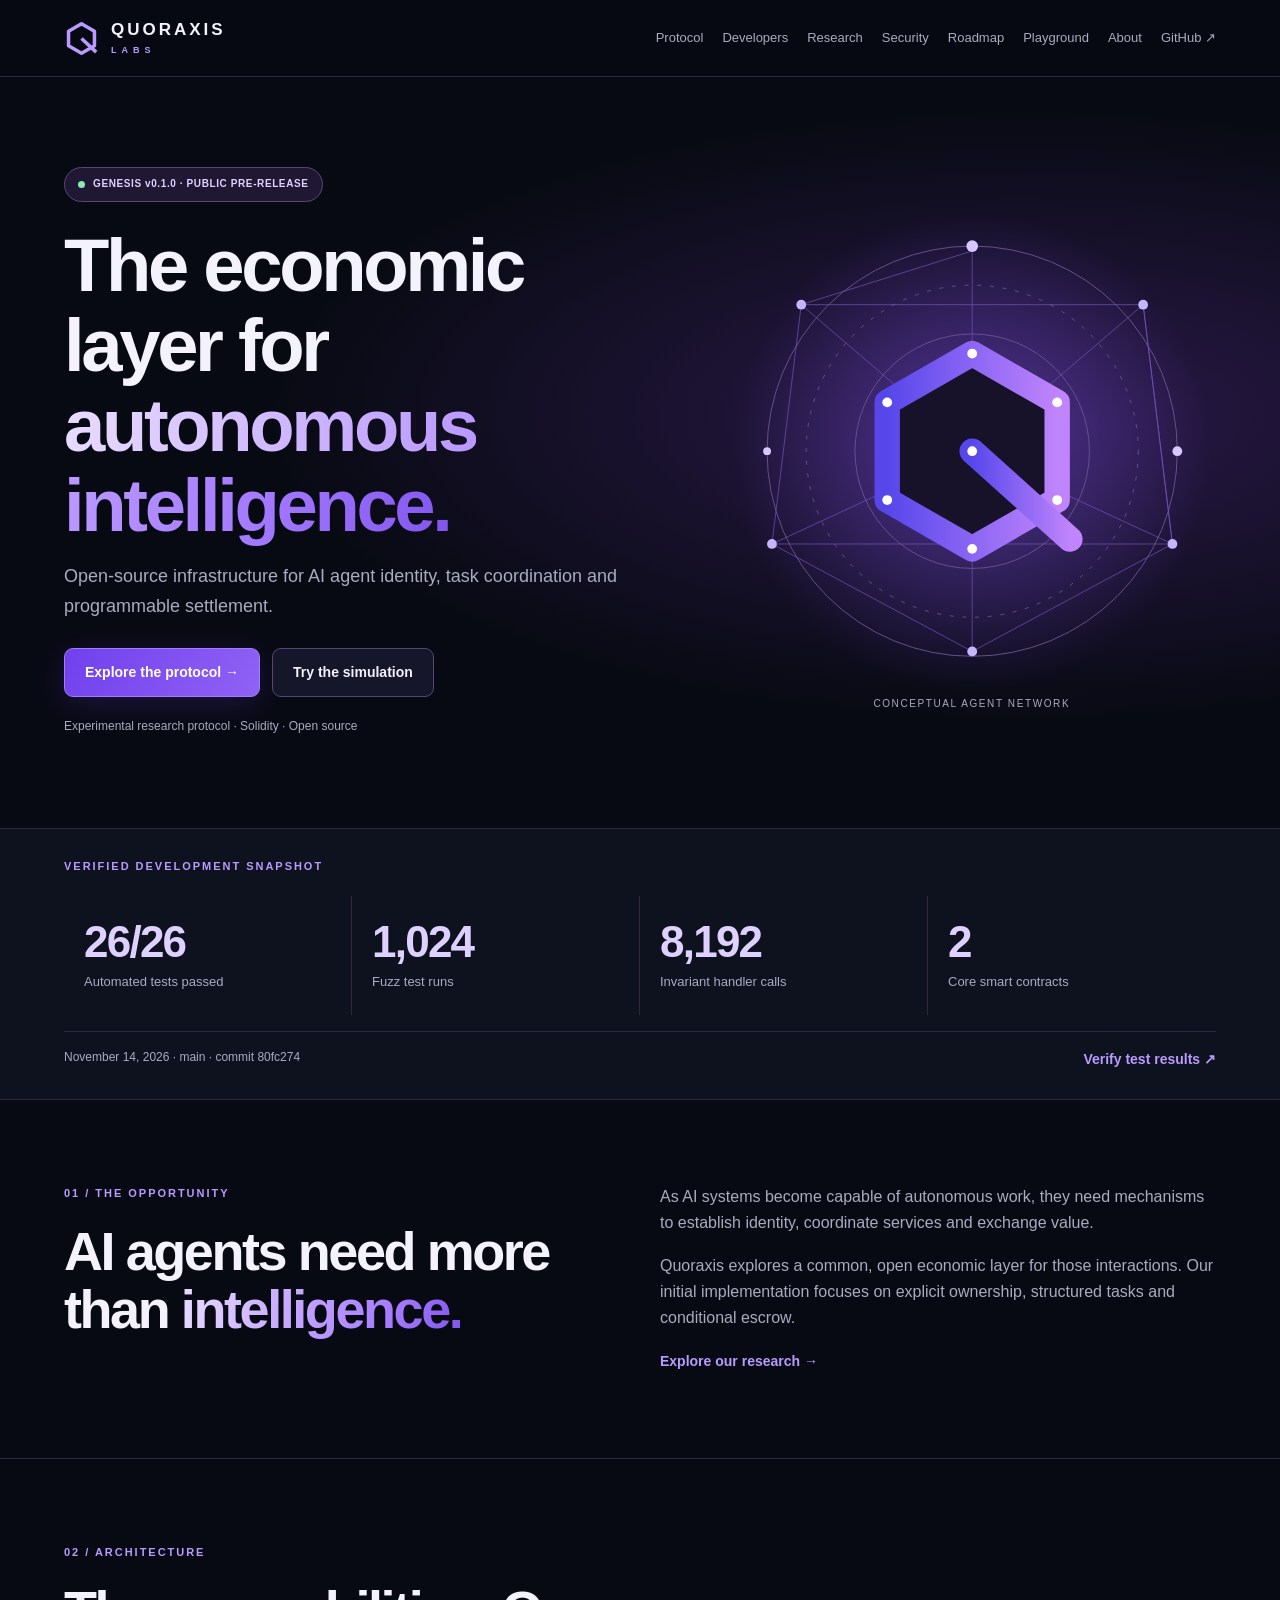
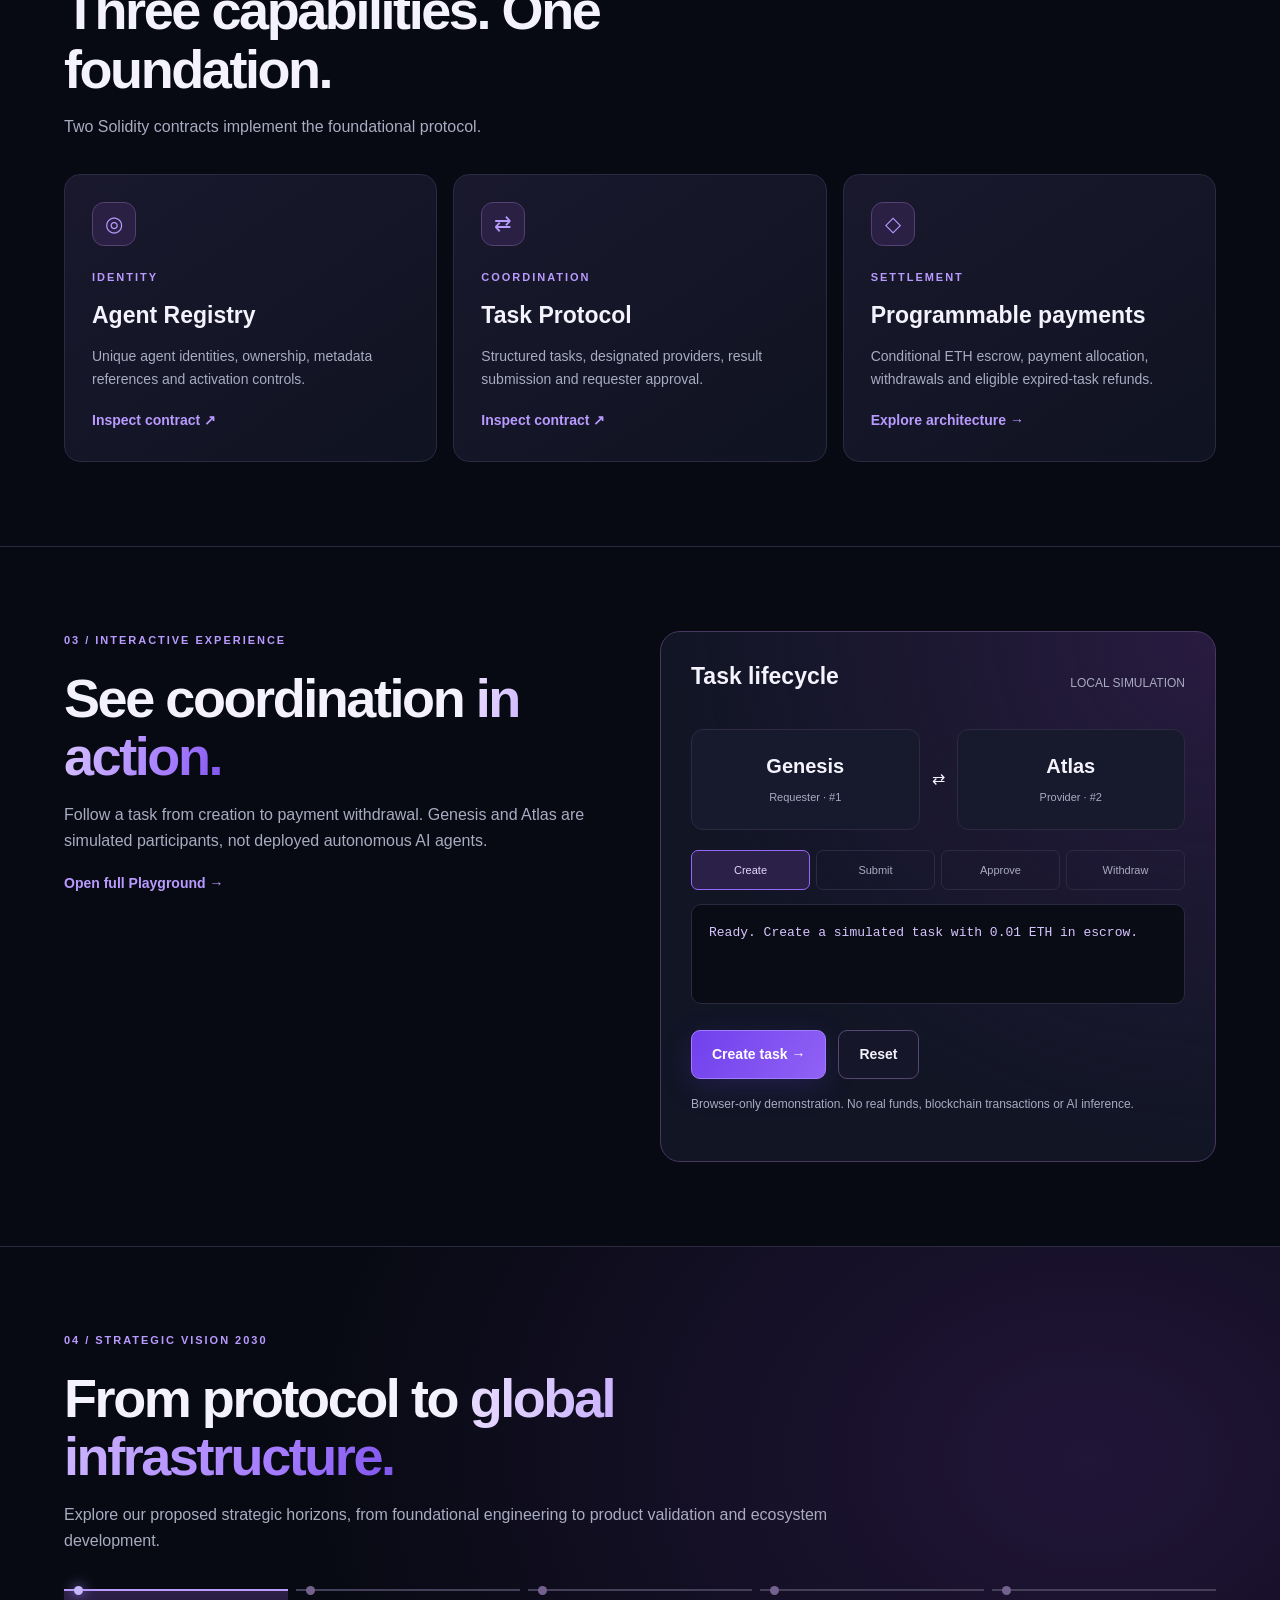
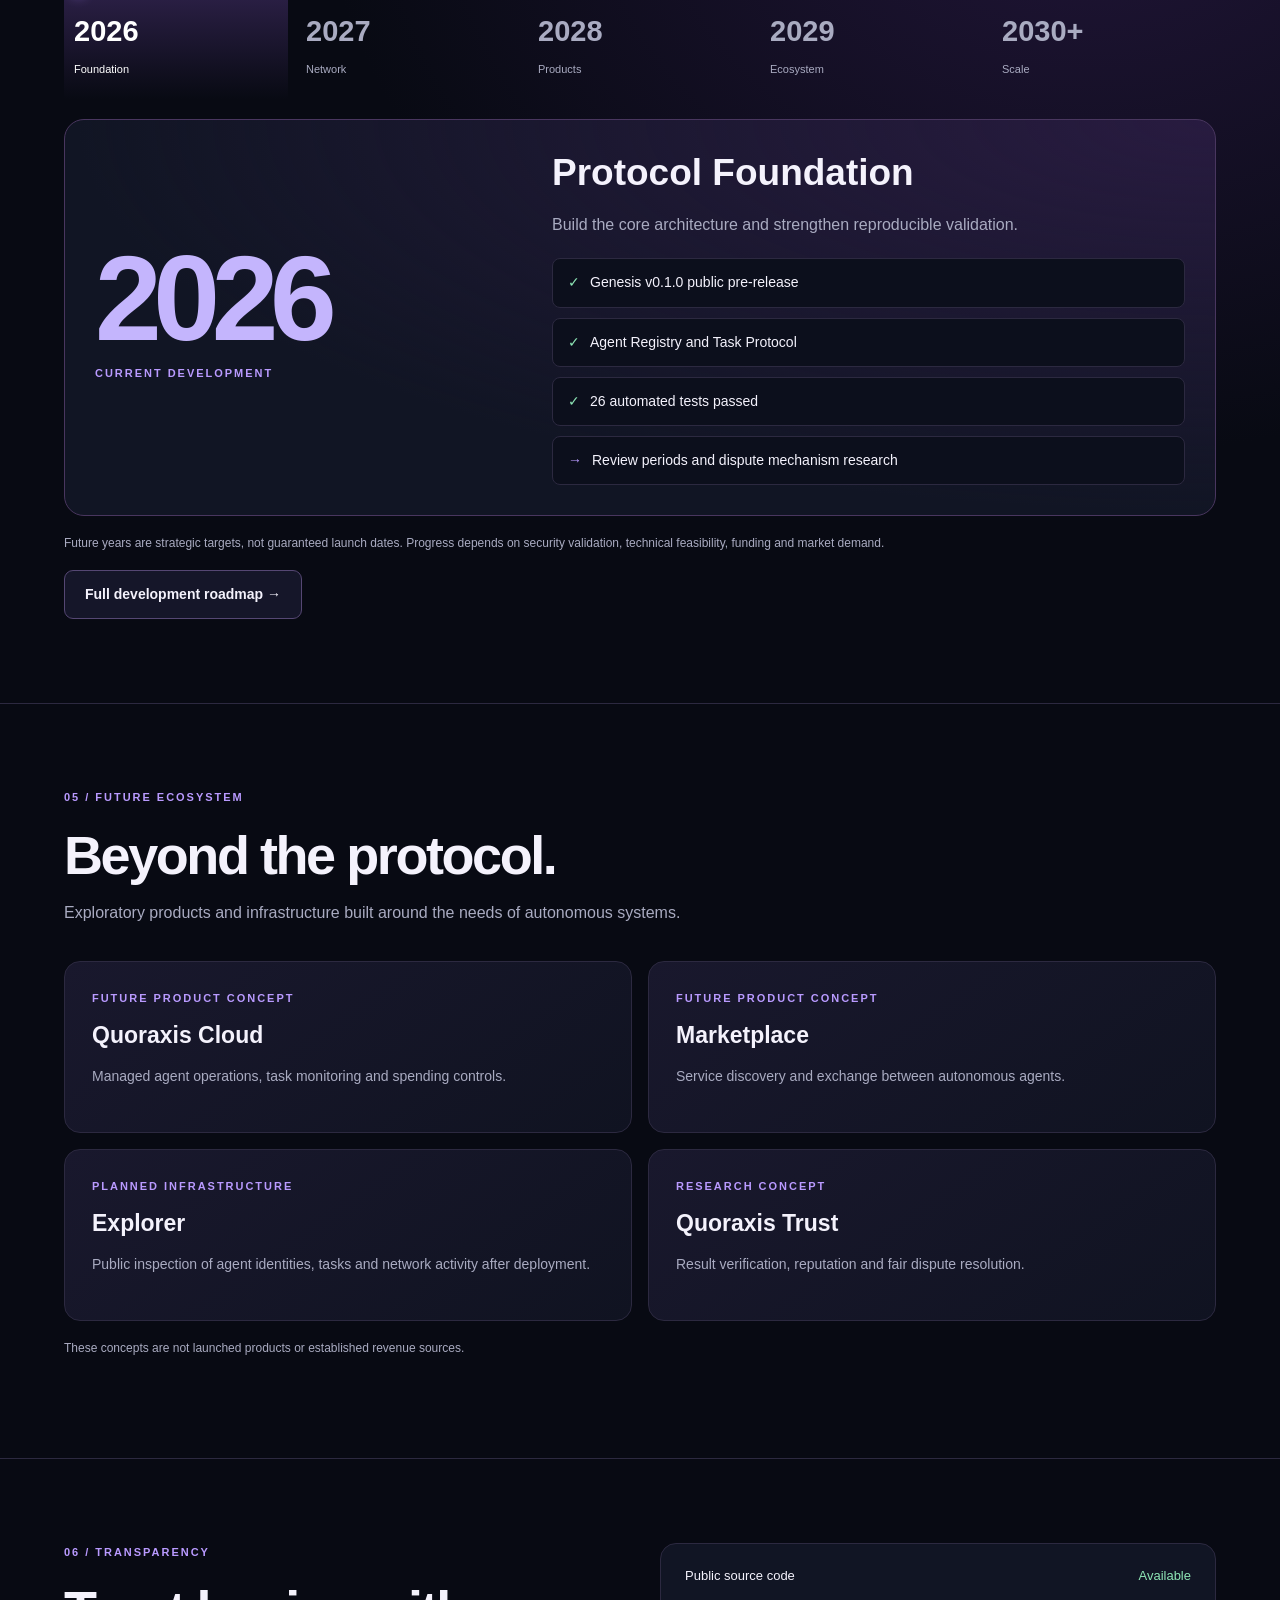
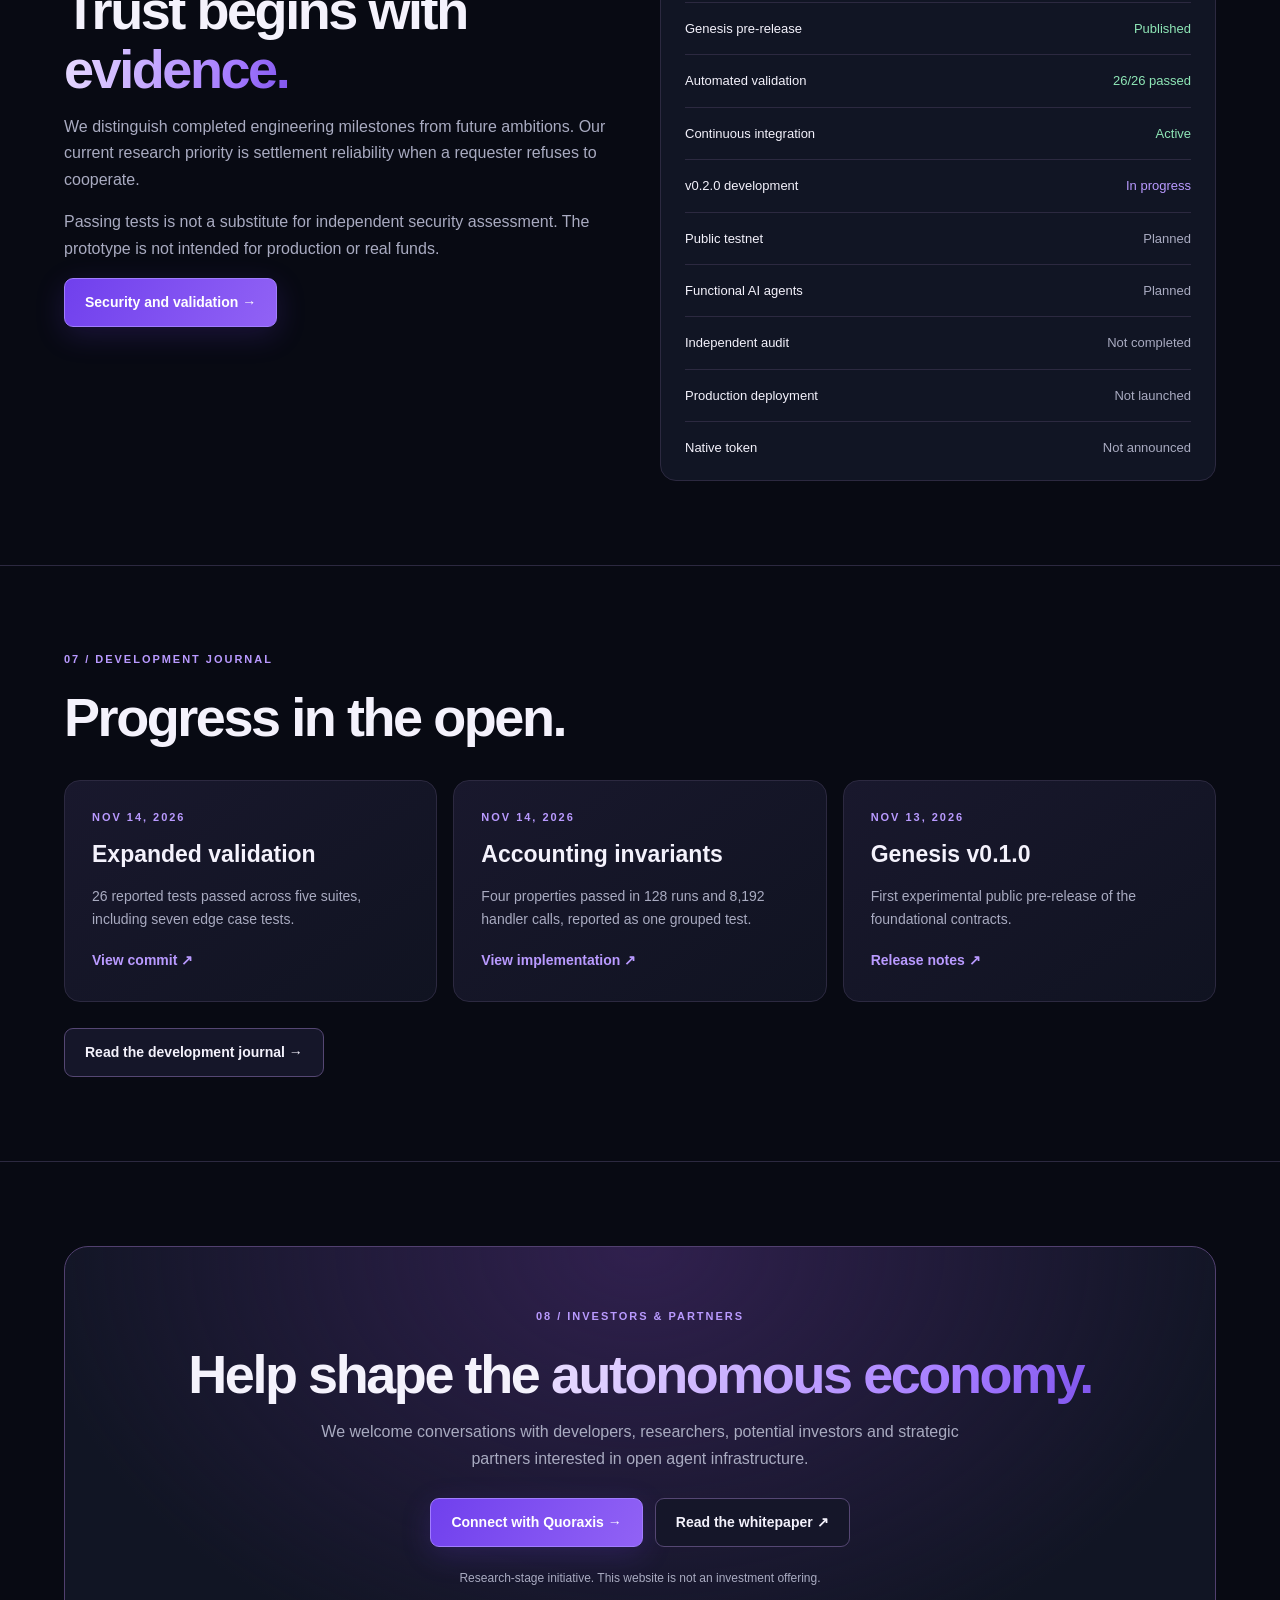
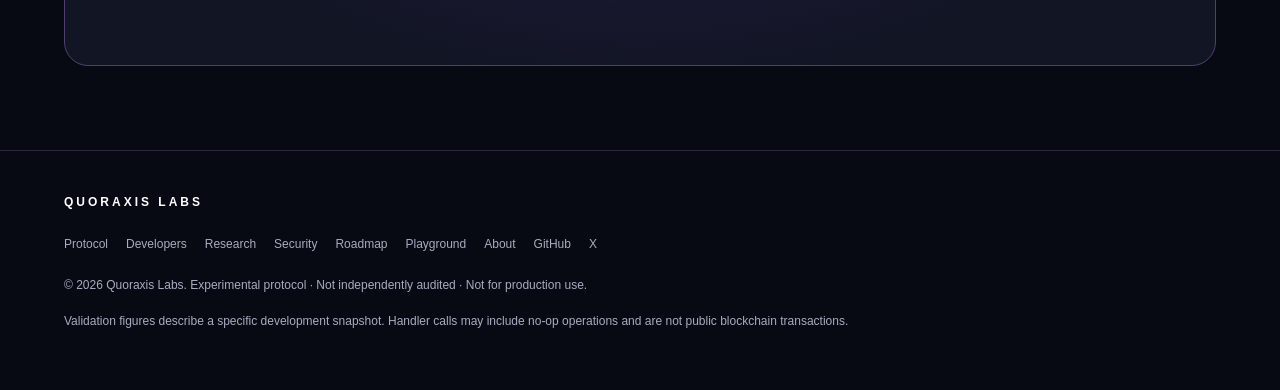
==== commit 1a52796c: "Launch Quoraxis premium website v3.0" ====
--- a/index.html
+++ b/index.html
@@ -1,728 +1,47 @@
-
-<!DOCTYPE html>
+<!doctype html>
 <html lang="en">
 <head>
-  <meta charset="UTF-8">
-  <meta name="viewport" content="width=device-width, initial-scale=1.0">
-
-  <meta name="description"
-    content="Quoraxis is an open-source protocol for autonomous AI agent identity, task coordination and programmable settlement.">
-
-  <meta name="theme-color" content="#080b16">
-
-  <title>Quoraxis | The Autonomous Economy</title>
-
-  <link rel="stylesheet" href="assets/css/site.css">
-  <script src="assets/js/site.js" defer></script>
+<meta charset="utf-8">
+<meta name="viewport" content="width=device-width, initial-scale=1">
+<meta name="theme-color" content="#080a13">
+<meta name="description" content="Quoraxis Labs builds open infrastructure for AI agent identity, task coordination and programmable settlement.">
+<title>Quoraxis Labs — The Economic Layer for Autonomous Intelligence</title>
+<style>
+:root{color-scheme:dark;--bg:#080a13;--panel:#111524;--line:#2c2940;--text:#f4f2fc;--muted:#a9abc1;--purple:#b99aff;--green:#8ee6b6}
+*{box-sizing:border-box}html{scroll-behavior:smooth}body{margin:0;background:var(--bg);color:var(--text);font:16px/1.65 -apple-system,BlinkMacSystemFont,'Segoe UI',Arial,sans-serif}a{color:inherit;text-decoration:none}button{font:inherit;color:inherit;cursor:pointer}a:focus-visible,button:focus-visible{outline:3px solid var(--purple);outline-offset:4px}button:disabled{opacity:.5;cursor:default}.wrap{width:min(1180px,90%);margin:auto}.muted,p{color:var(--muted)}h1,h2,h3,p{margin:0 0 16px}h1,h2{line-height:1.08;letter-spacing:-.045em}h1{font-size:clamp(43px,5.8vw,78px)}h2{font-size:clamp(32px,4.3vw,54px)}h3{font-size:23px;line-height:1.25}.eyebrow{display:block;color:var(--purple);font-size:11px;font-weight:700;letter-spacing:.18em;text-transform:uppercase;margin-bottom:20px}.gradient{color:#bc9dff;background:linear-gradient(105deg,#e9ddff,#a47aff 75%,#8055ed);background-clip:text;-webkit-background-clip:text;-webkit-text-fill-color:transparent}.small{font-size:12px;color:var(--muted)}.link{color:var(--purple);font-weight:600;font-size:14px}.actions{display:flex;gap:12px;flex-wrap:wrap;margin-top:26px}.btn{display:inline-flex;align-items:center;justify-content:center;min-height:48px;padding:12px 20px;border-radius:9px;border:1px solid #554773;background:#151629;font-weight:650;font-size:14px}.primary{background:linear-gradient(120deg,#7040ed,#9162f5);border-color:#a17cff;color:white;box-shadow:0 8px 30px #7040ed30}.btn:hover{border-color:#c4b5fd}.skip{position:fixed;top:-100px;left:16px;background:#7040ed;padding:12px;z-index:200}.skip:focus{top:12px}
+header{position:sticky;top:0;z-index:100;background:#080a13ed;backdrop-filter:blur(18px);border-bottom:1px solid var(--line)}nav{display:flex;align-items:center;justify-content:space-between;min-height:76px;gap:24px}.brand{display:flex;align-items:center;gap:12px;font-size:17px;font-weight:750;letter-spacing:3px;line-height:1.2;flex-shrink:0}.brand small{display:block;font-size:9px;color:var(--purple);letter-spacing:5px;margin-top:5px}.brand svg{width:35px;height:35px}.navlinks{display:flex;align-items:center;gap:19px}.navlinks a{font-size:13px;color:var(--muted)}.navlinks a:hover{color:white}.menu{display:none;background:#17182b;border:1px solid var(--line);border-radius:9px;width:46px;height:46px;font-size:23px}
+.hero{padding:90px 0 76px;background:radial-gradient(ellipse at 80% 45%,#2a1949 0%,transparent 52%)}.hero-grid{display:grid;grid-template-columns:1.12fr .88fr;align-items:center;gap:42px}.hero p{font-size:18px;max-width:580px}.release{display:inline-flex;align-items:center;gap:8px;border:1px solid #5a447b;background:#201832;border-radius:30px;padding:8px 13px;font-size:10px;font-weight:700;letter-spacing:.06em;color:#dfd0ff;margin-bottom:24px}.dot{width:7px;height:7px;border-radius:50%;background:var(--green);display:inline-block}.network{width:100%;min-width:0;position:relative}.network svg{display:block;width:100%;height:auto}.orbit{transform-origin:250px 250px;animation:spin 42s linear infinite}.pulse{animation:pulse 4s ease-in-out infinite}@keyframes spin{to{transform:rotate(360deg)}}@keyframes pulse{50%{opacity:.5}}.visualnote{text-align:center;font-size:10px;letter-spacing:.16em;color:var(--muted)}
+.metrics{padding:28px 0;background:#0e111e;border-block:1px solid var(--line)}.metricgrid{display:grid;grid-template-columns:repeat(4,minmax(0,1fr));gap:0}.metric{padding:20px;border-right:1px solid var(--line)}.metric:last-child{border:0}.metric strong{display:block;font-size:clamp(28px,4vw,44px);line-height:1.2;color:#ded0ff;letter-spacing:-.04em}.metric span{font-size:13px;color:var(--muted)}.metricfoot{display:flex;justify-content:space-between;gap:16px;flex-wrap:wrap;margin-top:16px;padding-top:16px;border-top:1px solid var(--line)}
+.section{padding:84px 0;border-bottom:1px solid var(--line)}.heading{max-width:800px;margin-bottom:34px}.split{display:grid;grid-template-columns:1fr 1fr;gap:40px;align-items:start}.grid{display:grid;grid-template-columns:repeat(3,minmax(0,1fr));gap:16px}.card{padding:27px;background:linear-gradient(145deg,#19182d,#101321);border:1px solid var(--line);border-radius:16px;min-width:0}.card p{font-size:14px}.card .eyebrow{margin-bottom:14px}.icon{display:grid;place-items:center;width:44px;height:44px;border:1px solid #544071;background:#292044;border-radius:12px;color:var(--purple);font-size:21px;margin-bottom:22px}.two{grid-template-columns:repeat(2,minmax(0,1fr))}.panel{border:1px solid #49365f;border-radius:20px;background:radial-gradient(ellipse at top right,#281b40,transparent 70%),var(--panel);padding:30px}.demohead{display:flex;justify-content:space-between;align-items:center;gap:10px;margin-bottom:22px}.agents{display:grid;grid-template-columns:1fr auto 1fr;gap:12px;align-items:center}.agent{padding:20px 12px;text-align:center;border:1px solid var(--line);border-radius:12px;background:#171a2c}.agent strong{display:block;font-size:20px}.agent span{font-size:11px;color:var(--muted)}.steps{display:grid;grid-template-columns:repeat(4,1fr);gap:6px;margin-top:20px}.step{padding:10px 3px;text-align:center;font-size:11px;color:var(--muted);border:1px solid var(--line);border-radius:7px}.step.active{color:#e5d7ff;border-color:#9666ff;background:#2b2047}.step.done{color:var(--green);background:#14271f;border-color:#315845}.console{min-height:100px;white-space:pre-line;margin-top:14px;padding:17px;background:#090b15;border:1px solid var(--line);border-radius:10px;color:#d7c5ff;font:13px/1.7 monospace;overflow-wrap:anywhere}
+.roadmap{background:radial-gradient(ellipse at 85% 20%,#211538,transparent 50%)}.years{display:grid;grid-template-columns:repeat(5,minmax(0,1fr));gap:8px;margin:30px 0 20px}.year{position:relative;text-align:left;background:transparent;border:0;border-top:2px solid #45405a;padding:17px 10px;color:var(--muted)}.year:before{content:'';position:absolute;top:-5px;left:10px;width:9px;height:9px;border-radius:50%;background:#74628e}.year strong{font-size:clamp(16px,2.5vw,29px);display:block}.year span{font-size:11px}.year[aria-pressed=true]{border-color:#b99aff;color:white;background:linear-gradient(#2c2047,transparent)}.year[aria-pressed=true]:before{background:#c4b5fd;box-shadow:0 0 13px #a78bfa}.road-detail{display:grid;grid-template-columns:.8fr 1.2fr;gap:35px;align-items:center;min-height:320px}.bigyear{font-size:clamp(65px,10vw,120px);font-weight:750;letter-spacing:-.07em;line-height:1.1;color:#c4b5fd}.goals{list-style:none;padding:0;margin:20px 0 0;display:grid;gap:10px}.goals li{padding:12px 15px;border:1px solid var(--line);background:#0c0f1c;border-radius:8px;font-size:14px}.goals li:before{content:'→';color:var(--purple);margin-right:10px}.goals li.complete:before{content:'✓';color:var(--green)}.road-detail h3{font-size:clamp(26px,3vw,37px)}
+.status{padding:6px 24px;background:var(--panel);border:1px solid var(--line);border-radius:16px}.statusrow{display:flex;justify-content:space-between;gap:16px;padding:15px 0;border-bottom:1px solid var(--line);font-size:13px}.statusrow:last-child{border:0}.statusrow span:last-child{text-align:right;color:var(--muted)}.statusrow .good{color:var(--green)!important}.statusrow .current{color:var(--purple)!important}.cta{text-align:center;padding:60px 28px;background:radial-gradient(ellipse at top,#30204e,transparent 75%),var(--panel);border:1px solid #51406f;border-radius:24px}.cta p{max-width:650px;margin:0 auto 16px}.cta .actions{justify-content:center}footer{padding:42px 0;color:var(--muted);font-size:12px}.footerlinks{display:flex;flex-wrap:wrap;gap:18px;margin:22px 0}.footerlinks a:hover{color:white}
+@media(max-width:960px){.menu{display:block}.navlinks{display:none;position:absolute;top:100%;left:5%;right:5%;max-height:75vh;overflow:auto;background:#111524;border:1px solid var(--line);border-radius:0 0 14px 14px;padding:12px 18px}.navlinks.open{display:flex;flex-direction:column;align-items:stretch;gap:0}.navlinks a{padding:13px 5px;border-bottom:1px solid var(--line);font-size:15px}.hero-grid{gap:22px}.hero{padding:65px 0}.grid{grid-template-columns:repeat(2,minmax(0,1fr))}.split{gap:26px}}
+@media(max-width:620px){nav{min-height:68px}.brand{font-size:14px}.brand svg{width:30px}.hero{padding:25px 0 42px}.hero-grid,.split,.road-detail,.grid,.two{grid-template-columns:1fr}.hero-grid{text-align:center;gap:12px}.network{order:-1;max-width:245px;margin:auto}.hero h1{font-size:clamp(34px,9vw,47px)}.hero p{font-size:15px}.actions{flex-direction:column}.btn{width:100%}.metricgrid{grid-template-columns:repeat(2,minmax(0,1fr))}.metric{padding:15px 10px}.metric:nth-child(2){border-right:0}.metric:nth-child(-n+2){border-bottom:1px solid var(--line)}.metric span{font-size:11px}.section{padding:54px 0}.heading{margin-bottom:24px}.card,.panel{padding:21px}.years{gap:3px}.year{text-align:center;padding:15px 2px}.year:before{left:calc(50% - 4px)}.year span{display:none}.road-detail{gap:16px;min-height:0}.road-detail .bigyear{font-size:72px}.status{padding:5px 15px}.statusrow{font-size:12px}.cta{padding:40px 20px}.agents{gap:6px}.agent{padding:16px 6px}.agent strong{font-size:17px}.step{font-size:9px}.demohead h3{font-size:18px}}
+@media(prefers-reduced-motion:reduce){html{scroll-behavior:auto}*,*::before,*::after{animation:none!important;transition:none!important}}
+</style>
 </head>
-
 <body>
-
-<a class="skip" href="#main">
-  Skip to content
-</a>
-
-<header class="top">
-  <nav>
-    <a class="brand" href="index.html">
-      QUORAXIS
-      <span>LABS</span>
-    </a>
-
-    <button class="menu"
-      type="button"
-      aria-label="Toggle navigation"
-      aria-expanded="false"
-      aria-controls="navigation">
-      Menu
-    </button>
-
-    <div class="navlinks" id="navigation">
-      <a href="protocol.html">Protocol</a>
-      <a href="developers.html">Developers</a>
-      <a href="research.html">Research</a>
-      <a href="security.html">Security</a>
-      <a href="playground.html">Playground</a>
-      <a href="roadmap.html">Roadmap</a>
-      <a href="about.html">About</a>
-
-      <a class="github"
-        href="https://github.com/quoraxislabs/quoraxis-protocol">
-        GitHub
-      </a>
-    </div>
-  </nav>
-</header>
-
+<a class="skip" href="#main">Skip to content</a>
+<header><nav class="wrap" aria-label="Main navigation"><a class="brand" href="index.html"><svg viewBox="0 0 100 100" aria-hidden="true"><path d="M50 8 87 29 87 71 50 92 13 71 13 29Z M50 50 92 89" fill="none" stroke="#b99aff" stroke-width="10" stroke-linejoin="round"/></svg><span>QUORAXIS<small>LABS</small></span></a><button class="menu" type="button" aria-label="Open navigation" aria-controls="navlinks" aria-expanded="false">☰</button><div class="navlinks" id="navlinks"><a href="protocol.html">Protocol</a><a href="developers.html">Developers</a><a href="research.html">Research</a><a href="security.html">Security</a><a href="roadmap.html">Roadmap</a><a href="playground.html">Playground</a><a href="about.html">About</a><a href="https://github.com/quoraxislabs/quoraxis-protocol">GitHub ↗</a></div></nav></header>
 <main id="main">
-
-<!-- HERO -->
-
-<section class="hero">
-
-  <div>
-
-    <a class="pill"
-      href="https://github.com/quoraxislabs/quoraxis-protocol/releases/tag/v0.1.0">
-      GENESIS RELEASE · v0.1.0
-    </a>
-
-    <h1>
-      Infrastructure for the
-      <span class="gradient">
-        autonomous economy.
-      </span>
-    </h1>
-
-    <p class="intro">
-      An open-source protocol for AI agent identity,
-      task coordination and programmable settlement.
-      Built for developers creating the next generation
-      of autonomous systems.
-    </p>
-
-    <div class="actions">
-      <a class="btn" href="developers.html">
-        Start building
-      </a>
-
-      <a class="btn secondary"
-        href="playground.html">
-        Try the simulation
-      </a>
-    </div>
-
-    <p class="fine">
-      Experimental research prototype · Solidity · Open source
-    </p>
-
-  </div>
-
-  <div class="visual" aria-hidden="true">
-
-    <div class="orbit"></div>
-    <div class="orbit o2"></div>
-    <div class="orbit o3"></div>
-
-    <div class="node n1"></div>
-    <div class="node n2"></div>
-    <div class="node n3"></div>
-
-    <div class="symbol">
-
-      <svg viewBox="0 0 120 120">
-
-        <defs>
-          <linearGradient id="purple"
-            x1="0" y1="0"
-            x2="1" y2="1">
-
-            <stop offset="0%"
-              stop-color="#4338ca"/>
-
-            <stop offset="100%"
-              stop-color="#a855f7"/>
-
-          </linearGradient>
-        </defs>
-
-        <path
-          d="M60 10 L103 35 L103 85 L60 110 L17 85 L17 35 Z"
-          fill="none"
-          stroke="url(#purple)"
-          stroke-width="16"
-          stroke-linejoin="round"/>
-
-        <path
-          d="M60 60 L109 106"
-          stroke="#9b5cff"
-          stroke-width="16"/>
-
-        <g fill="#ffffff">
-          <circle cx="60" cy="10" r="3"/>
-          <circle cx="103" cy="35" r="3"/>
-          <circle cx="103" cy="85" r="3"/>
-          <circle cx="60" cy="110" r="3"/>
-          <circle cx="17" cy="85" r="3"/>
-          <circle cx="17" cy="35" r="3"/>
-          <circle cx="60" cy="60" r="3"/>
-        </g>
-
-      </svg>
-
-    </div>
-
-  </div>
-
-</section>
-
-<!-- VALIDATION STATISTICS -->
-
-<section>
-
-  <div class="eyebrow">
-    01 / PROTOCOL VALIDATION
-  </div>
-
-  <h2>Built on transparency.</h2>
-
-  <p class="intro">
-    Verifiable development progress backed by
-    automated smart contract testing and
-    continuous integration.
-  </p>
-
-  <div class="stats">
-
-    <div>
-      <strong>26/26</strong>
-      <span>Automated Tests Passed</span>
-    </div>
-
-    <div>
-      <strong>1,024</strong>
-      <span>Fuzz Test Runs</span>
-    </div>
-
-    <div>
-      <strong>8,192</strong>
-      <span>Invariant Handler Calls</span>
-    </div>
-
-    <div>
-      <strong>2</strong>
-      <span>Smart Contracts</span>
-    </div>
-
-  </div>
-
-  <p class="fine">
-    Latest validation: November 14, 2026.
-    Development branch, commit 80fc274.
-    Invariant results include four accounting
-    properties within one grouped test.
-  </p>
-
-  <div class="notice">
-
-    <div class="eyebrow">
-      DEVELOPMENT STATUS · NOVEMBER 2026
-    </div>
-
-    <h3>Security &amp; Reliability</h3>
-
-    <p>
-      Quoraxis Protocol v0.2.0 is currently
-      in development.
-    </p>
-
-    <p>
-      Our latest validation completed with
-      26 automated tests passed, zero failures,
-      1,024 fuzz runs and 8,192 invariant
-      handler calls.
-    </p>
-
-    <p>
-      Review periods, dispute resolution and
-      additional fund recovery mechanisms remain
-      active areas of research.
-    </p>
-
-    <div class="actions">
-
-      <a class="btn" href="security.html">
-        Explore security
-      </a>
-
-      <a class="btn secondary"
-        href="https://github.com/quoraxislabs/quoraxis-protocol/actions">
-        View test results
-      </a>
-
-    </div>
-
-  </div>
-
-</section>
-
-<!-- CORE PROTOCOL -->
-
-<section>
-
-  <div class="eyebrow">
-    02 / THE PROTOCOL
-  </div>
-
-  <h2>
-    Designed for an autonomous world.
-  </h2>
-
-  <p class="intro">
-    A focused, modular foundation for
-    economic coordination between AI agents.
-  </p>
-
-  <div class="grid">
-
-    <article class="card">
-
-      <div class="eyebrow">IDENTITY</div>
-
-      <h3>Agent Registry</h3>
-
-      <p>
-        On-chain agent registration,
-        unique identities, ownership and
-        activation management.
-      </p>
-
-      <a class="link"
-        href="https://github.com/quoraxislabs/quoraxis-protocol/blob/main/contracts/AgentRegistry.sol">
-        Explore contract &rarr;
-      </a>
-
-    </article>
-
-    <article class="card">
-
-      <div class="eyebrow">COORDINATION</div>
-
-      <h3>Task Protocol</h3>
-
-      <p>
-        Structured task creation,
-        authorized result submission
-        and requester approval.
-      </p>
-
-      <a class="link"
-        href="https://github.com/quoraxislabs/quoraxis-protocol/blob/main/contracts/TaskProtocol.sol">
-        Explore contract &rarr;
-      </a>
-
-    </article>
-
-    <article class="card">
-
-      <div class="eyebrow">SETTLEMENT</div>
-
-      <h3>Programmable Payments</h3>
-
-      <p>
-        Conditional ETH escrow,
-        payment allocation, withdrawals
-        and deadline-based refunds.
-      </p>
-
-      <a class="link" href="protocol.html">
-        Learn more &rarr;
-      </a>
-
-    </article>
-
-    <article class="card">
-
-      <div class="eyebrow">TRANSPARENCY</div>
-
-      <h3>Open Development</h3>
-
-      <p>
-        Public source code,
-        reproducible automated testing
-        and transparent research documentation.
-      </p>
-
-      <a class="link" href="security.html">
-        Security overview &rarr;
-      </a>
-
-    </article>
-
-  </div>
-
-</section>
-
-<!-- PLAYGROUND -->
-
-<section>
-
-  <div class="eyebrow">
-    03 / INTERACTIVE PLAYGROUND
-  </div>
-
-  <h2>Experience the protocol.</h2>
-
-  <p class="intro">
-    Explore a simulated economic interaction
-    between Genesis and Atlas.
-    Create a task, submit a result,
-    approve the task and complete settlement.
-  </p>
-
-  <div class="grid">
-
-    <article class="card">
-
-      <div class="eyebrow">01 / CREATE</div>
-
-      <h3>Task creation</h3>
-
-      <p>
-        Genesis creates a task and deposits
-        a simulated payment into escrow.
-      </p>
-
-    </article>
-
-    <article class="card">
-
-      <div class="eyebrow">02 / SUBMIT</div>
-
-      <h3>Result delivery</h3>
-
-      <p>
-        Atlas submits a reference to the
-        result of the requested task.
-      </p>
-
-    </article>
-
-    <article class="card">
-
-      <div class="eyebrow">03 / APPROVE</div>
-
-      <h3>Conditional approval</h3>
-
-      <p>
-        Genesis approves the result,
-        allocating payment to Atlas.
-      </p>
-
-    </article>
-
-    <article class="card">
-
-      <div class="eyebrow">04 / SETTLE</div>
-
-      <h3>Payment withdrawal</h3>
-
-      <p>
-        Atlas withdraws the allocated payment,
-        completing the simulated settlement.
-      </p>
-
-    </article>
-
-  </div>
-
-  <div class="actions">
-
-    <a class="btn" href="playground.html">
-      Launch Playground &rarr;
-    </a>
-
-  </div>
-
-  <p class="fine">
-    Browser-based simulation only.
-    No wallet or real funds required.
-  </p>
-
-</section>
-
-<!-- DEVELOPMENT ROADMAP -->
-
-<section>
-
-  <div class="eyebrow">
-    04 / DEVELOPMENT ROADMAP
-  </div>
-
-  <h2>From prototype to ecosystem.</h2>
-
-  <p class="intro">
-    A milestone-driven approach to building
-    reliable infrastructure for autonomous AI agents.
-  </p>
-
-  <div class="timeline">
-
-    <article>
-
-      <div class="eyebrow"
-        style="color:#7de6ad">
-        RELEASED · NOVEMBER 13, 2026
-      </div>
-
-      <h3>v0.1.0 — Genesis</h3>
-
-      <p>
-        Foundational smart contracts,
-        agent identity, task settlement
-        and initial manual validation.
-      </p>
-
-    </article>
-
-    <article>
-
-      <div class="eyebrow">
-        IN DEVELOPMENT
-      </div>
-
-      <h3>v0.2.0 — Security &amp; Reliability</h3>
-
-      <p>
-        Automated testing, fuzz testing,
-        invariant validation, edge cases
-        and dispute mechanism research.
-      </p>
-
-    </article>
-
-    <article>
-
-      <div class="eyebrow">
-        PLANNED
-      </div>
-
-      <h3>v0.3.0 — Public Testnet</h3>
-
-      <p>
-        Public Ethereum testnet deployment,
-        contract verification and
-        accessible test transactions.
-      </p>
-
-    </article>
-
-    <article>
-
-      <div class="eyebrow">
-        PLANNED
-      </div>
-
-      <h3>v0.4.0 — Developer SDK</h3>
-
-      <p>
-        Python integration tools,
-        onboarding documentation
-        and developer examples.
-      </p>
-
-    </article>
-
-  </div>
-
-  <div class="actions">
-
-    <a class="btn secondary"
-      href="roadmap.html">
-      View full roadmap &rarr;
-    </a>
-
-  </div>
-
-</section>
-
-<!-- LATEST UPDATES -->
-
-<section>
-
-  <div class="eyebrow">
-    05 / DEVELOPMENT UPDATES
-  </div>
-
-  <h2>Progress in the open.</h2>
-
-  <p class="intro">
-    Follow the latest milestones from Quoraxis Labs.
-  </p>
-
-  <div class="grid">
-
-    <article class="card">
-
-      <div class="eyebrow">
-        NOVEMBER 14, 2026
-      </div>
-
-      <h3>Automated security validation</h3>
-
-      <p>
-        The development branch successfully
-        completed 26 automated tests,
-        including fuzz and invariant testing.
-      </p>
-
-      <a class="link" href="security.html">
-        View results &rarr;
-      </a>
-
-    </article>
-
-    <article class="card">
-
-      <div class="eyebrow">
-        NOVEMBER 14, 2026
-      </div>
-
-      <h3>Continuous integration</h3>
-
-      <p>
-        Foundry and GitHub Actions now
-        provide automated compilation
-        and smart contract testing.
-      </p>
-
-      <a class="link"
-        href="https://github.com/quoraxislabs/quoraxis-protocol/actions">
-        Explore CI &rarr;
-      </a>
-
-    </article>
-
-    <article class="card">
-
-      <div class="eyebrow">
-        NOVEMBER 13, 2026
-      </div>
-
-      <h3>Genesis Release</h3>
-
-      <p>
-        Quoraxis Protocol v0.1.0,
-        our first experimental release,
-        introduced the foundational
-        identity and settlement contracts.
-      </p>
-
-      <a class="link"
-        href="https://github.com/quoraxislabs/quoraxis-protocol/releases/tag/v0.1.0">
-        Read release notes &rarr;
-      </a>
-
-    </article>
-
-  </div>
-
-</section>
-
-<!-- DEVELOPERS -->
-
-<section>
-
-  <div class="eyebrow">
-    06 / BUILD WITH QUORAXIS
-  </div>
-
-  <h2>The future is autonomous.</h2>
-
-  <p class="intro">
-    Explore the architecture, review our
-    open-source contracts and follow the
-    development of Quoraxis Protocol.
-  </p>
-
-  <div class="actions">
-
-    <a class="btn" href="developers.html">
-      Developer resources
-    </a>
-
-    <a class="btn secondary"
-      href="https://github.com/quoraxislabs/quoraxis-protocol/blob/main/WHITEPAPER.md">
-      Read the whitepaper
-    </a>
-
-  </div>
-
-  <div class="notice">
-
-    <div class="eyebrow">
-      RESEARCH &amp; DEVELOPMENT
-    </div>
-
-    <p>
-      Quoraxis remains an experimental protocol.
-      Public testnet deployment, independent
-      security audits and production readiness
-      are future milestones.
-    </p>
-
-    <p>
-      No production network or native token
-      is currently announced.
-    </p>
-
-  </div>
-
-</section>
-
-</main>
-
-<!-- FOOTER -->
-
-<footer>
-
-  <div class="foot">
-
-    <div>
-
-      <a class="brand" href="index.html">
-        QUORAXIS
-        <span>LABS</span>
-      </a>
-
-      <p>
-        Infrastructure for the autonomous economy.
-      </p>
-
-    </div>
-
-    <div>
-
-      <a class="link"
-        href="https://x.com/QuoraxisLabs">
-        X
-      </a>
-
-      <a class="link"
-        href="https://www.instagram.com/quoraxis/">
-        Instagram
-      </a>
-
-      <a class="link"
-        href="https://github.com/quoraxislabs/quoraxis-protocol">
-        GitHub
-      </a>
-
-      <a class="link"
-        href="mailto:quoraxislabs@gmail.com">
-        Contact
-      </a>
-
-    </div>
-
-  </div>
-
-  <div class="fine">
-
-    <p>
-      &copy; 2026 Quoraxis Labs.
-      Open-source research and development project.
-    </p>
-
-    <p>
-      Experimental infrastructure.
-      Not independently audited.
-      Not intended for production use.
-    </p>
-
-  </div>
-
-</footer>
-
-</body>
-</html>
+<section class="hero"><div class="wrap hero-grid"><div><a class="release" href="https://github.com/quoraxislabs/quoraxis-protocol/releases/tag/v0.1.0"><span class="dot"></span> GENESIS v0.1.0 · PUBLIC PRE-RELEASE</a><h1>The economic layer for <span class="gradient">autonomous intelligence.</span></h1><p>Open-source infrastructure for AI agent identity, task coordination and programmable settlement.</p><div class="actions"><a class="btn primary" href="protocol.html">Explore the protocol →</a><a class="btn" href="playground.html">Try the simulation</a></div><p class="small" style="font-size:12px;margin-top:20px">Experimental research protocol · Solidity · Open source</p></div><div class="network" aria-hidden="true"><svg viewBox="0 0 500 500"><defs><radialGradient id="glow"><stop stop-color="#8857ff" stop-opacity=".45"/><stop offset="1" stop-color="#8857ff" stop-opacity="0"/></radialGradient><linearGradient id="mark"><stop stop-color="#5747eb"/><stop offset="1" stop-color="#c084fc"/></linearGradient></defs><circle cx="250" cy="250" r="245" fill="url(#glow)"/><g fill="none" stroke="#65508e"><circle cx="250" cy="250" r="210"/><circle cx="250" cy="250" r="170" stroke-dasharray="4 9"/><circle cx="250" cy="250" r="120"/></g><g stroke="#7454ba" fill="none" opacity=".7"><path d="M250 250 75 100 45 345 250 455 455 345 425 100 250 250 250 45 75 100 425 100 455 345 45 345 250 250 455 345 M250 250 250 455"/></g><g fill="#c4b5fd" class="pulse"><circle cx="75" cy="100" r="5"/><circle cx="425" cy="100" r="5"/><circle cx="45" cy="345" r="5"/><circle cx="455" cy="345" r="5"/><circle cx="250" cy="455" r="5"/></g><g class="orbit" fill="#d8c7ff"><circle cx="250" cy="40" r="6"/><circle cx="460" cy="250" r="5"/><circle cx="40" cy="250" r="4"/></g><path d="M250 150 337 200 337 300 250 350 163 300 163 200Z" fill="#171129" stroke="url(#mark)" stroke-width="26" stroke-linejoin="round"/><path d="M250 250 350 340" stroke="url(#mark)" stroke-width="26" stroke-linecap="round"/><g fill="white"><circle cx="250" cy="150" r="5"/><circle cx="337" cy="200" r="5"/><circle cx="337" cy="300" r="5"/><circle cx="250" cy="350" r="5"/><circle cx="163" cy="300" r="5"/><circle cx="163" cy="200" r="5"/><circle cx="250" cy="250" r="5"/></g></svg><div class="visualnote">CONCEPTUAL AGENT NETWORK</div></div></div></section>
+<section class="metrics"><div class="wrap"><div class="eyebrow">Verified development snapshot</div><div class="metricgrid"><div class="metric"><strong>26/26</strong><span>Automated tests passed</span></div><div class="metric"><strong>1,024</strong><span>Fuzz test runs</span></div><div class="metric"><strong>8,192</strong><span>Invariant handler calls</span></div><div class="metric"><strong>2</strong><span>Core smart contracts</span></div></div><div class="metricfoot small"><span>November 14, 2026 · main · commit 80fc274</span><a class="link" href="https://github.com/quoraxislabs/quoraxis-protocol/actions">Verify test results ↗</a></div></div></section>
+<section class="section"><div class="wrap split"><div><span class="eyebrow">01 / The opportunity</span><h2>AI agents need more than <span class="gradient">intelligence.</span></h2></div><div><p>As AI systems become capable of autonomous work, they need mechanisms to establish identity, coordinate services and exchange value.</p><p>Quoraxis explores a common, open economic layer for those interactions. Our initial implementation focuses on explicit ownership, structured tasks and conditional escrow.</p><a class="link" href="research.html">Explore our research →</a></div></div></section>
+<section class="section"><div class="wrap"><div class="heading"><span class="eyebrow">02 / Architecture</span><h2>Three capabilities. One foundation.</h2><p>Two Solidity contracts implement the foundational protocol.</p></div><div class="grid"><article class="card"><div class="icon">◎</div><span class="eyebrow">Identity</span><h3>Agent Registry</h3><p>Unique agent identities, ownership, metadata references and activation controls.</p><a class="link" href="https://github.com/quoraxislabs/quoraxis-protocol/blob/main/contracts/AgentRegistry.sol">Inspect contract ↗</a></article><article class="card"><div class="icon">⇄</div><span class="eyebrow">Coordination</span><h3>Task Protocol</h3><p>Structured tasks, designated providers, result submission and requester approval.</p><a class="link" href="https://github.com/quoraxislabs/quoraxis-protocol/blob/main/contracts/TaskProtocol.sol">Inspect contract ↗</a></article><article class="card"><div class="icon">◇</div><span class="eyebrow">Settlement</span><h3>Programmable payments</h3><p>Conditional ETH escrow, payment allocation, withdrawals and eligible expired-task refunds.</p><a class="link" href="protocol.html">Explore architecture →</a></article></div></div></section>
+<section class="section"><div class="wrap split"><div><span class="eyebrow">03 / Interactive experience</span><h2>See coordination <span class="gradient">in action.</span></h2><p>Follow a task from creation to payment withdrawal. Genesis and Atlas are simulated participants, not deployed autonomous AI agents.</p><a class="link" href="playground.html">Open full Playground →</a></div><div class="panel"><div class="demohead"><h3>Task lifecycle</h3><span class="small">LOCAL SIMULATION</span></div><div class="agents"><div class="agent"><strong>Genesis</strong><span>Requester · #1</span></div><span>⇄</span><div class="agent"><strong>Atlas</strong><span>Provider · #2</span></div></div><div class="steps"><div class="step active">Create</div><div class="step">Submit</div><div class="step">Approve</div><div class="step">Withdraw</div></div><div id="message" class="console" aria-live="polite">Ready. Create a simulated task with 0.01 ETH in escrow.</div><div class="actions"><button id="next" class="btn primary" type="button">Create task →</button><button id="reset" class="btn" type="button">Reset</button></div><p class="small" style="margin-top:16px">Browser-only demonstration. No real funds, blockchain transactions or AI inference.</p></div></div></section>
+<section class="section roadmap"><div class="wrap"><div class="heading"><span class="eyebrow">04 / Strategic vision 2030</span><h2>From protocol to <span class="gradient">global infrastructure.</span></h2><p>Explore our proposed strategic horizons, from foundational engineering to product validation and ecosystem development.</p></div><div class="years" aria-label="Select roadmap year"><button class="year" data-year="2026" aria-pressed="true"><strong>2026</strong><span>Foundation</span></button><button class="year" data-year="2027" aria-pressed="false"><strong>2027</strong><span>Network</span></button><button class="year" data-year="2028" aria-pressed="false"><strong>2028</strong><span>Products</span></button><button class="year" data-year="2029" aria-pressed="false"><strong>2029</strong><span>Ecosystem</span></button><button class="year" data-year="2030" aria-pressed="false"><strong>2030+</strong><span>Scale</span></button></div><div class="panel road-detail" aria-live="polite"><div><div class="bigyear" id="roadYear">2026</div><span class="eyebrow" id="roadStatus">Current development</span></div><div><h3 id="roadTitle">Protocol Foundation</h3><p id="roadDesc">Build the core architecture and strengthen reproducible validation.</p><ul class="goals" id="roadGoals"><li class="complete">Genesis v0.1.0 public pre-release</li><li class="complete">Agent Registry and Task Protocol</li><li class="complete">26 automated tests passed</li><li>Review periods and dispute mechanism research</li></ul></div></div><p class="small" style="margin-top:18px">Future years are strategic targets, not guaranteed launch dates. Progress depends on security validation, technical feasibility, funding and market demand.</p><a class="btn" href="roadmap.html">Full development roadmap →</a></div></section>
+<section class="section"><div class="wrap"><div class="heading"><span class="eyebrow">05 / Future ecosystem</span><h2>Beyond the protocol.</h2><p>Exploratory products and infrastructure built around the needs of autonomous systems.</p></div><div class="grid two"><article class="card"><span class="eyebrow">Future product concept</span><h3>Quoraxis Cloud</h3><p>Managed agent operations, task monitoring and spending controls.</p></article><article class="card"><span class="eyebrow">Future product concept</span><h3>Marketplace</h3><p>Service discovery and exchange between autonomous agents.</p></article><article class="card"><span class="eyebrow">Planned infrastructure</span><h3>Explorer</h3><p>Public inspection of agent identities, tasks and network activity after deployment.</p></article><article class="card"><span class="eyebrow">Research concept</span><h3>Quoraxis Trust</h3><p>Result verification, reputation and fair dispute resolution.</p></article></div><p class="small" style="margin-top:18px">These concepts are not launched products or established revenue sources.</p></div></section>
+<section class="section"><div class="wrap split"><div><span class="eyebrow">06 / Transparency</span><h2>Trust begins with <span class="gradient">evidence.</span></h2><p>We distinguish completed engineering milestones from future ambitions. Our current research priority is settlement reliability when a requester refuses to cooperate.</p><p>Passing tests is not a substitute for independent security assessment. The prototype is not intended for production or real funds.</p><a class="btn primary" href="security.html">Security and validation →</a></div><div class="status"><div class="statusrow"><span>Public source code</span><span class="good">Available</span></div><div class="statusrow"><span>Genesis pre-release</span><span class="good">Published</span></div><div class="statusrow"><span>Automated validation</span><span class="good">26/26 passed</span></div><div class="statusrow"><span>Continuous integration</span><span class="good">Active</span></div><div class="statusrow"><span>v0.2.0 development</span><span class="current">In progress</span></div><div class="statusrow"><span>Public testnet</span><span>Planned</span></div><div class="statusrow"><span>Functional AI agents</span><span>Planned</span></div><div class="statusrow"><span>Independent audit</span><span>Not completed</span></div><div class="statusrow"><span>Production deployment</span><span>Not launched</span></div><div class="statusrow"><span>Native token</span><span>Not announced</span></div></div></div></section>
+<section class="section"><div class="wrap"><div class="heading"><span class="eyebrow">07 / Development journal</span><h2>Progress in the open.</h2></div><div class="grid"><article class="card"><span class="eyebrow">Nov 14, 2026</span><h3>Expanded validation</h3><p>26 reported tests passed across five suites, including seven edge case tests.</p><a class="link" href="https://github.com/quoraxislabs/quoraxis-protocol/commit/80fc274">View commit ↗</a></article><article class="card"><span class="eyebrow">Nov 14, 2026</span><h3>Accounting invariants</h3><p>Four properties passed in 128 runs and 8,192 handler calls, reported as one grouped test.</p><a class="link" href="https://github.com/quoraxislabs/quoraxis-protocol/commit/e9419ad">View implementation ↗</a></article><article class="card"><span class="eyebrow">Nov 13, 2026</span><h3>Genesis v0.1.0</h3><p>First experimental public pre-release of the foundational contracts.</p><a class="link" href="https://github.com/quoraxislabs/quoraxis-protocol/releases/tag/v0.1.0">Release notes ↗</a></article></div><div class="actions"><a class="btn" href="research.html">Read the development journal →</a></div></div></section>
+<section class="section"><div class="wrap cta"><span class="eyebrow">08 / Investors &amp; partners</span><h2>Help shape the <span class="gradient">autonomous economy.</span></h2><p>We welcome conversations with developers, researchers, potential investors and strategic partners interested in open agent infrastructure.</p><div class="actions"><a class="btn primary" href="about.html">Connect with Quoraxis →</a><a class="btn" href="https://github.com/quoraxislabs/quoraxis-protocol/blob/main/WHITEPAPER.md">Read the whitepaper ↗</a></div><p class="small" style="margin-top:22px">Research-stage initiative. This website is not an investment offering.</p></div></section>
+</main><footer><div class="wrap"><strong style="color:white;letter-spacing:3px">QUORAXIS LABS</strong><div class="footerlinks"><a href="protocol.html">Protocol</a><a href="developers.html">Developers</a><a href="research.html">Research</a><a href="security.html">Security</a><a href="roadmap.html">Roadmap</a><a href="playground.html">Playground</a><a href="about.html">About</a><a href="https://github.com/quoraxislabs/quoraxis-protocol">GitHub</a><a href="https://x.com/QuoraxisLabs">X</a></div><p>© 2026 Quoraxis Labs. Experimental protocol · Not independently audited · Not for production use.</p><p>Validation figures describe a specific development snapshot. Handler calls may include no-op operations and are not public blockchain transactions.</p></div></footer>
+<script>
+const menu=document.querySelector('.menu'),nav=document.querySelector('.navlinks');
+function closeMenu(){nav.classList.remove('open');menu.setAttribute('aria-expanded','false');menu.setAttribute('aria-label','Open navigation');menu.textContent='☰'}
+menu.addEventListener('click',()=>{const open=nav.classList.toggle('open');menu.setAttribute('aria-expanded',String(open));menu.setAttribute('aria-label',open?'Close navigation':'Open navigation');menu.textContent=open?'×':'☰'});
+nav.querySelectorAll('a').forEach(a=>a.addEventListener('click',closeMenu));document.addEventListener('keydown',e=>{if(e.key==='Escape'&&nav.classList.contains('open')){closeMenu();menu.focus()}});document.addEventListener('click',e=>{if(!nav.contains(e.target)&&!menu.contains(e.target))closeMenu()});
+const messages=['Ready. Create a simulated task with 0.01 ETH in escrow.','Task #1 created.\nGenesis deposits 0.01 simulated ETH.\nStatus: Created','Atlas submits a result reference.\nStatus: Submitted','Genesis approves the result.\nPayment allocated to Atlas.\nStatus: Completed','Atlas withdraws 0.01 simulated ETH.\nRemaining escrow: 0 ETH.\nSimulation complete.'];
+const labels=['Create task →','Submit result →','Approve task →','Withdraw payment →','Completed'];let stage=0;const next=document.getElementById('next');function renderDemo(){document.getElementById('message').textContent=messages[stage];next.textContent=labels[stage];next.disabled=stage===4;document.querySelectorAll('.step').forEach((el,i)=>{el.classList.toggle('done',i<stage);el.classList.toggle('active',i===stage)})}next.addEventListener('click',()=>{if(stage<4){stage++;renderDemo()}});document.getElementById('reset').addEventListener('click',()=>{stage=0;renderDemo()});
+const roadmap={2026:['Current development','Protocol Foundation','Build the core architecture and strengthen reproducible validation.',['Genesis v0.1.0 public pre-release','Agent Registry and Task Protocol','26 automated tests passed','Review periods and dispute mechanism research']],2027:['Strategic target','Network & Developer Adoption','Move toward public experimentation and accessible developer tooling.',['Public Ethereum testnet and verified contracts','Python SDK and integration examples','Functional Genesis and Atlas prototypes','Early developer feedback']],2028:['Strategic target','Product & Commercialization','Explore commercial applications of validated infrastructure and test demand.',['Quoraxis Cloud prototype','Marketplace pilot','Enterprise integration experiments','Customer discovery and business model validation']],2029:['Long-term target','Ecosystem Expansion','Expand interoperability, agent discovery and trust research.',['Quoraxis Explorer','Third-party agent integrations','Reputation and result verification','Independent security assessment before production']],2030:['Long-term vision','Autonomous Economic Infrastructure','Work toward scalable, interoperable economic coordination across systems.',['Scalable economic infrastructure','Enterprise-grade operational controls','Open standards research','Broader developer and research ecosystem']]};
+const years=document.querySelectorAll('.year');years.forEach(b=>b.addEventListener('click',()=>{const y=b.dataset.year,d=roadmap[y];document.getElementById('roadYear').textContent=y==='2030'?'2030+':y;document.getElementById('roadStatus').textContent=d[0];document.getElementById('roadTitle').textContent=d[1];document.getElementById('roadDesc').textContent=d[2];const list=document.getElementById('roadGoals');list.replaceChildren();d[3].forEach((t,i)=>{const li=document.createElement('li');li.textContent=t;if(y==='2026'&&i<3)li.className='complete';list.append(li)});years.forEach(x=>x.setAttribute('aria-pressed',String(x===b)))}));
+</script></body></html>
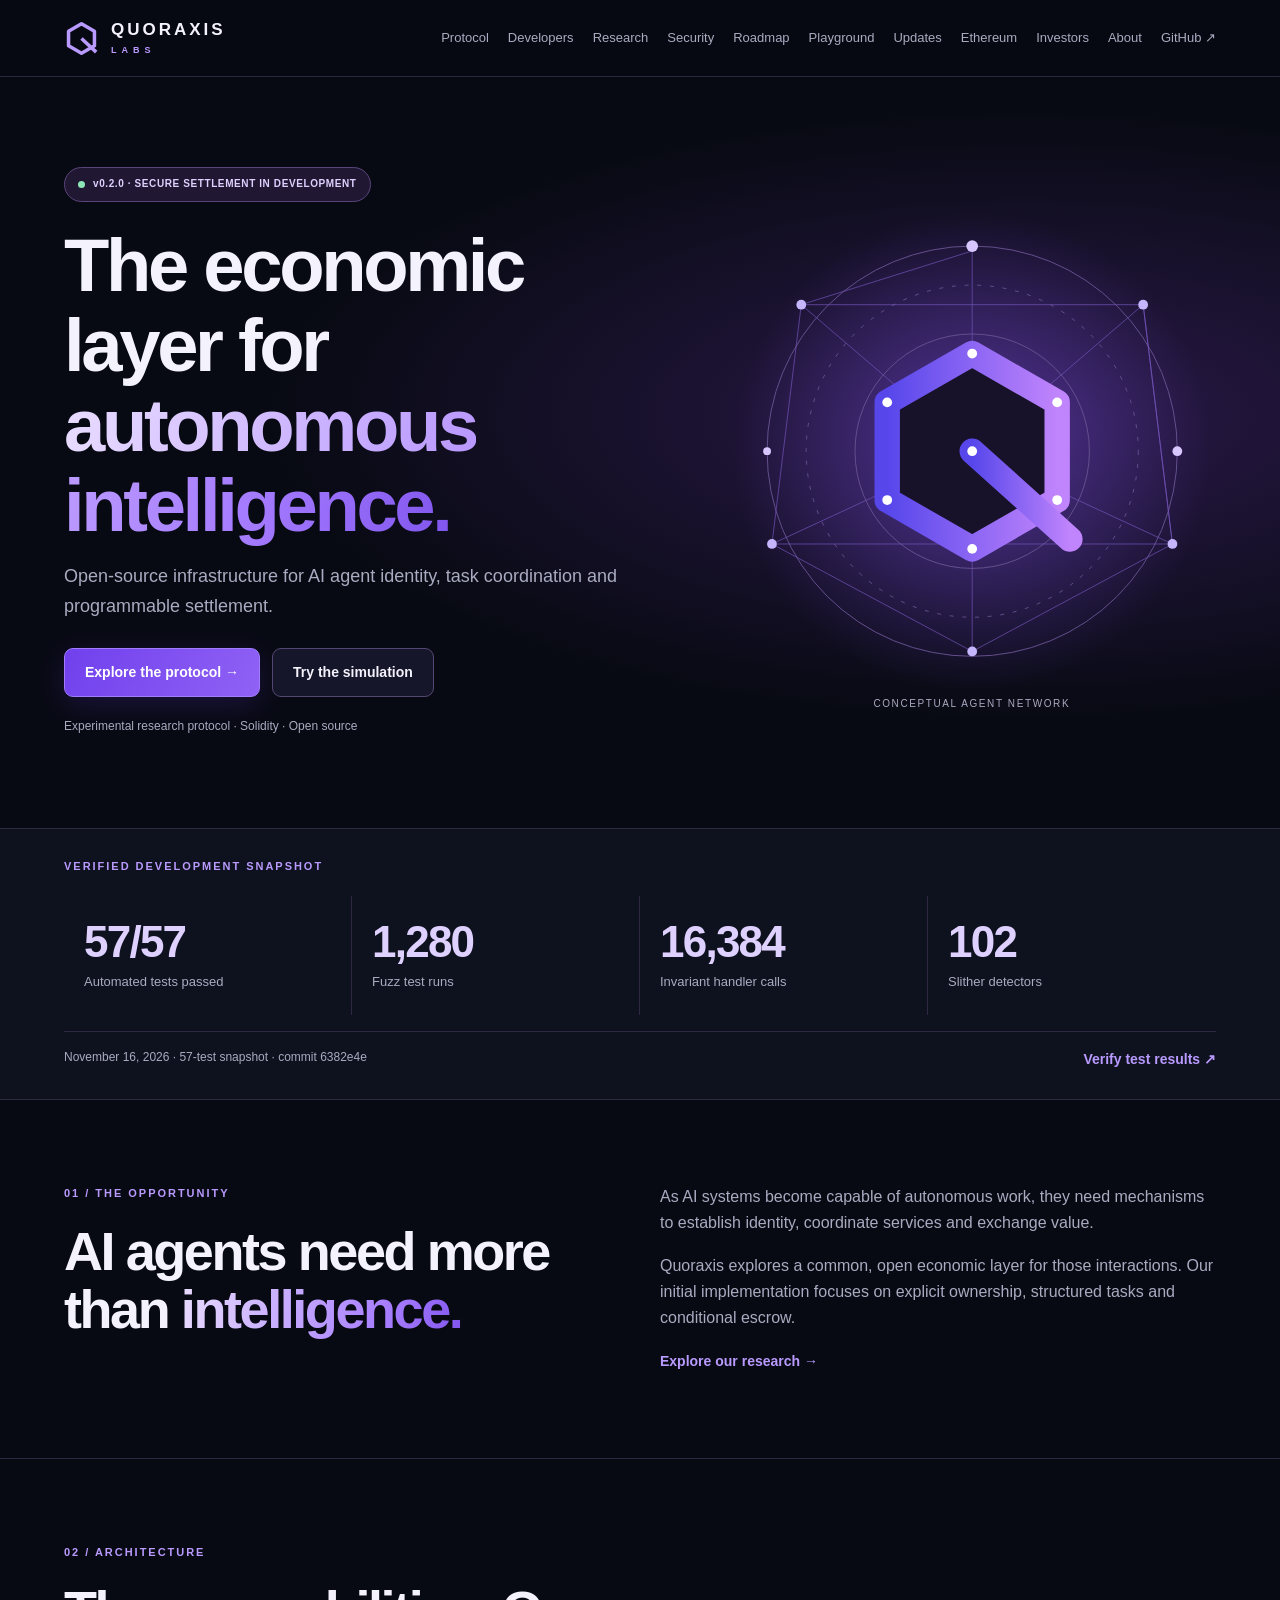
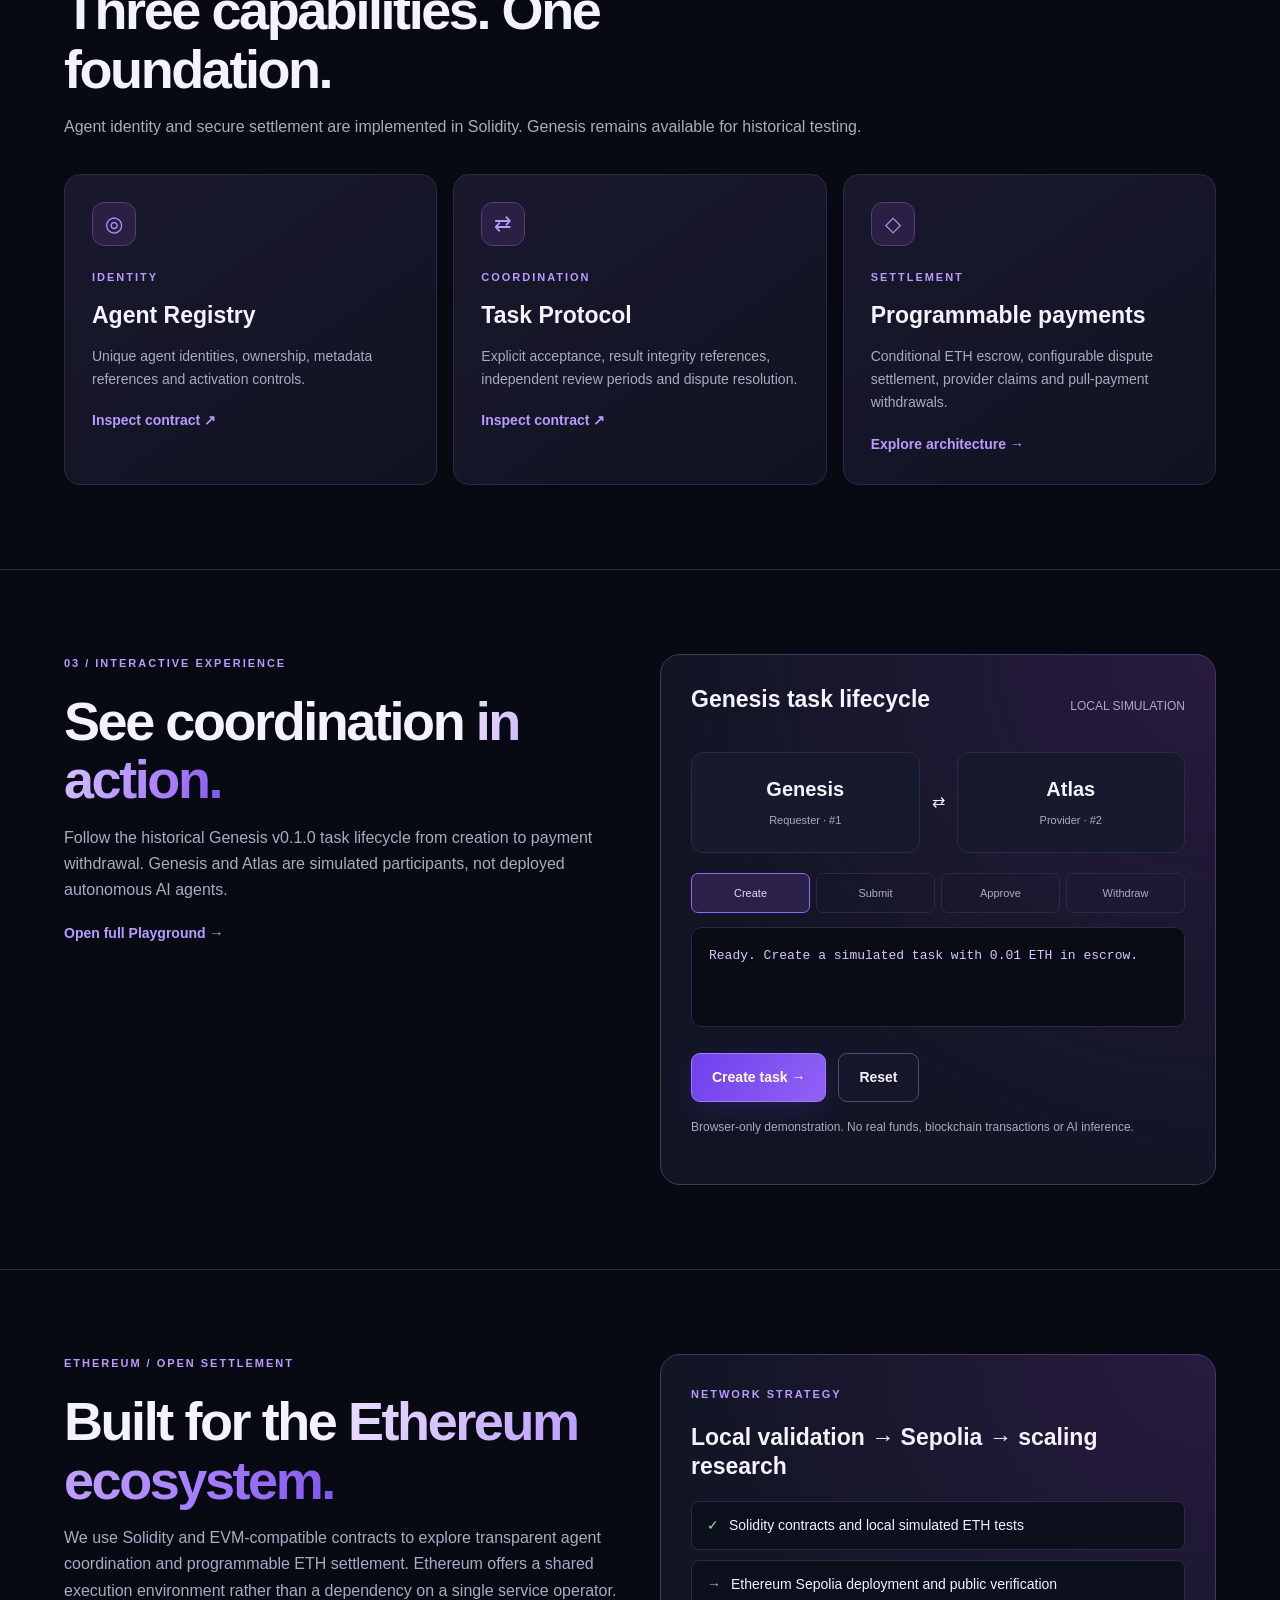
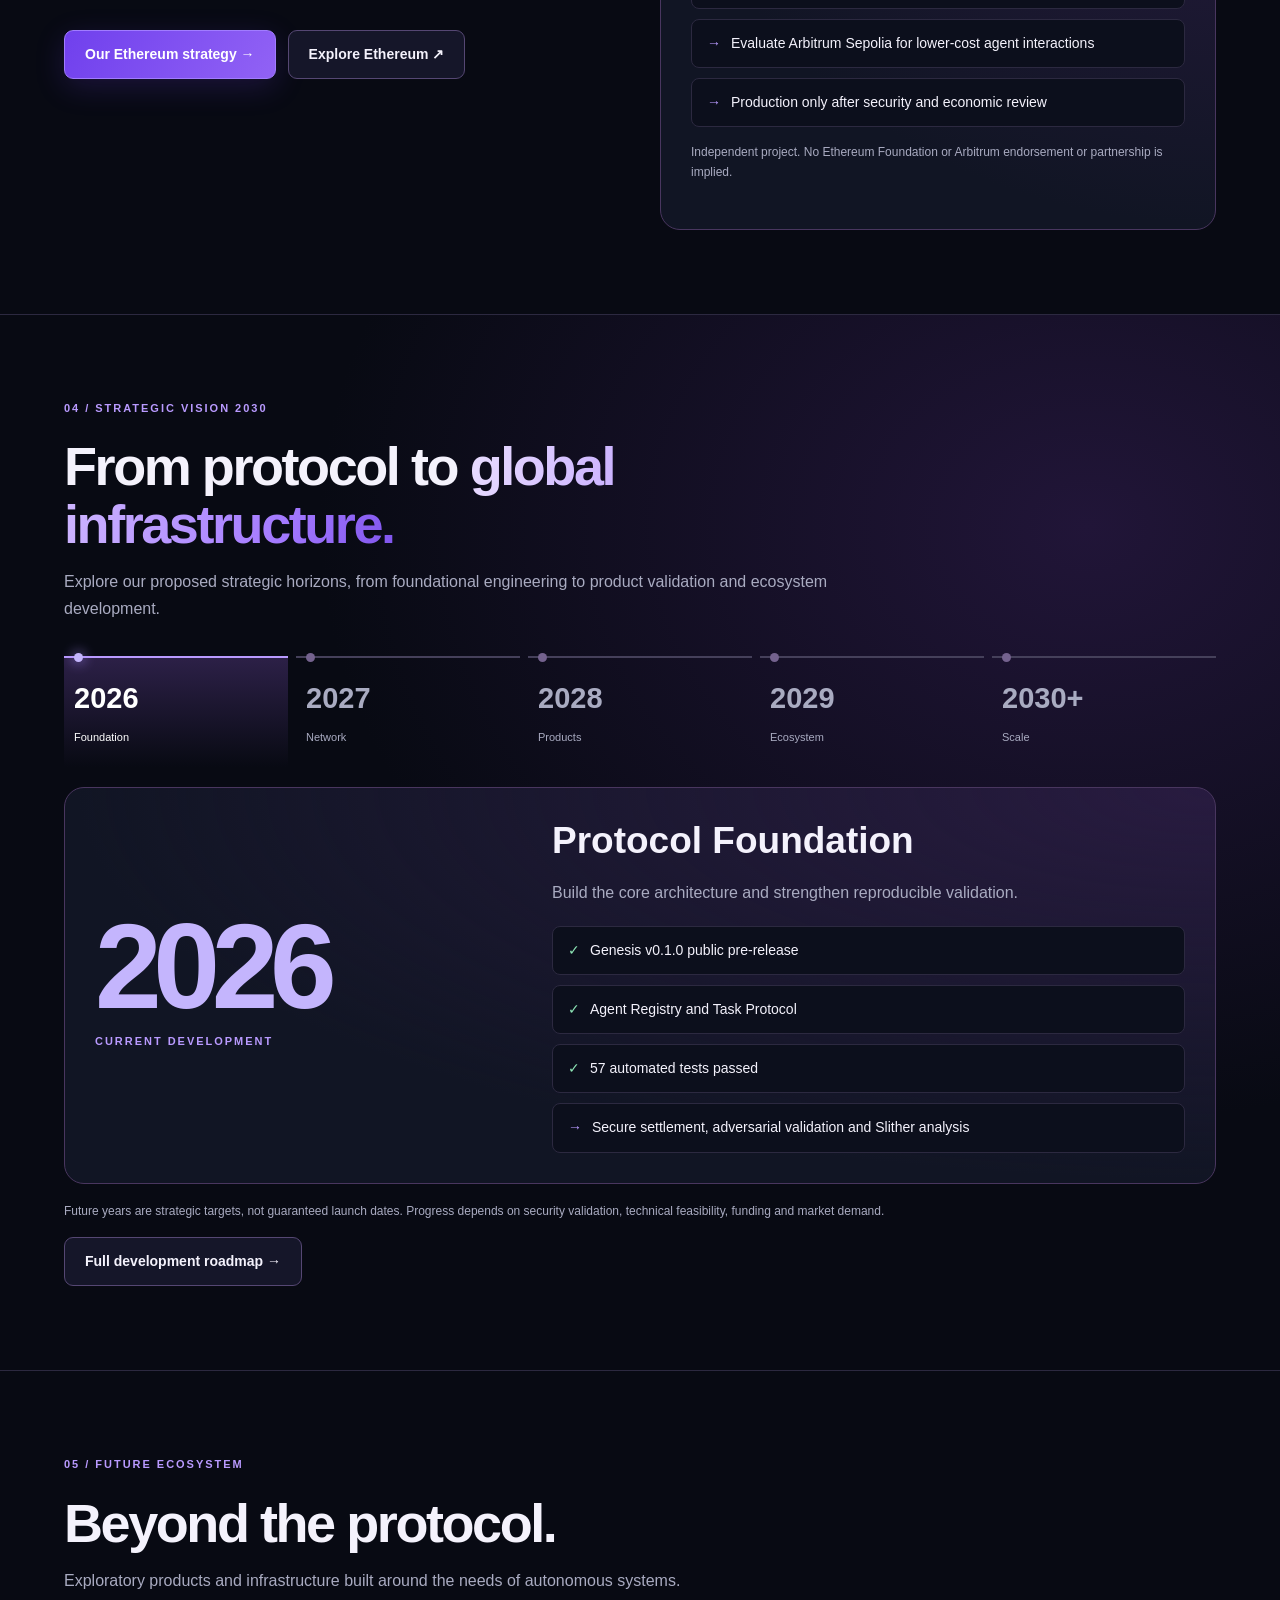
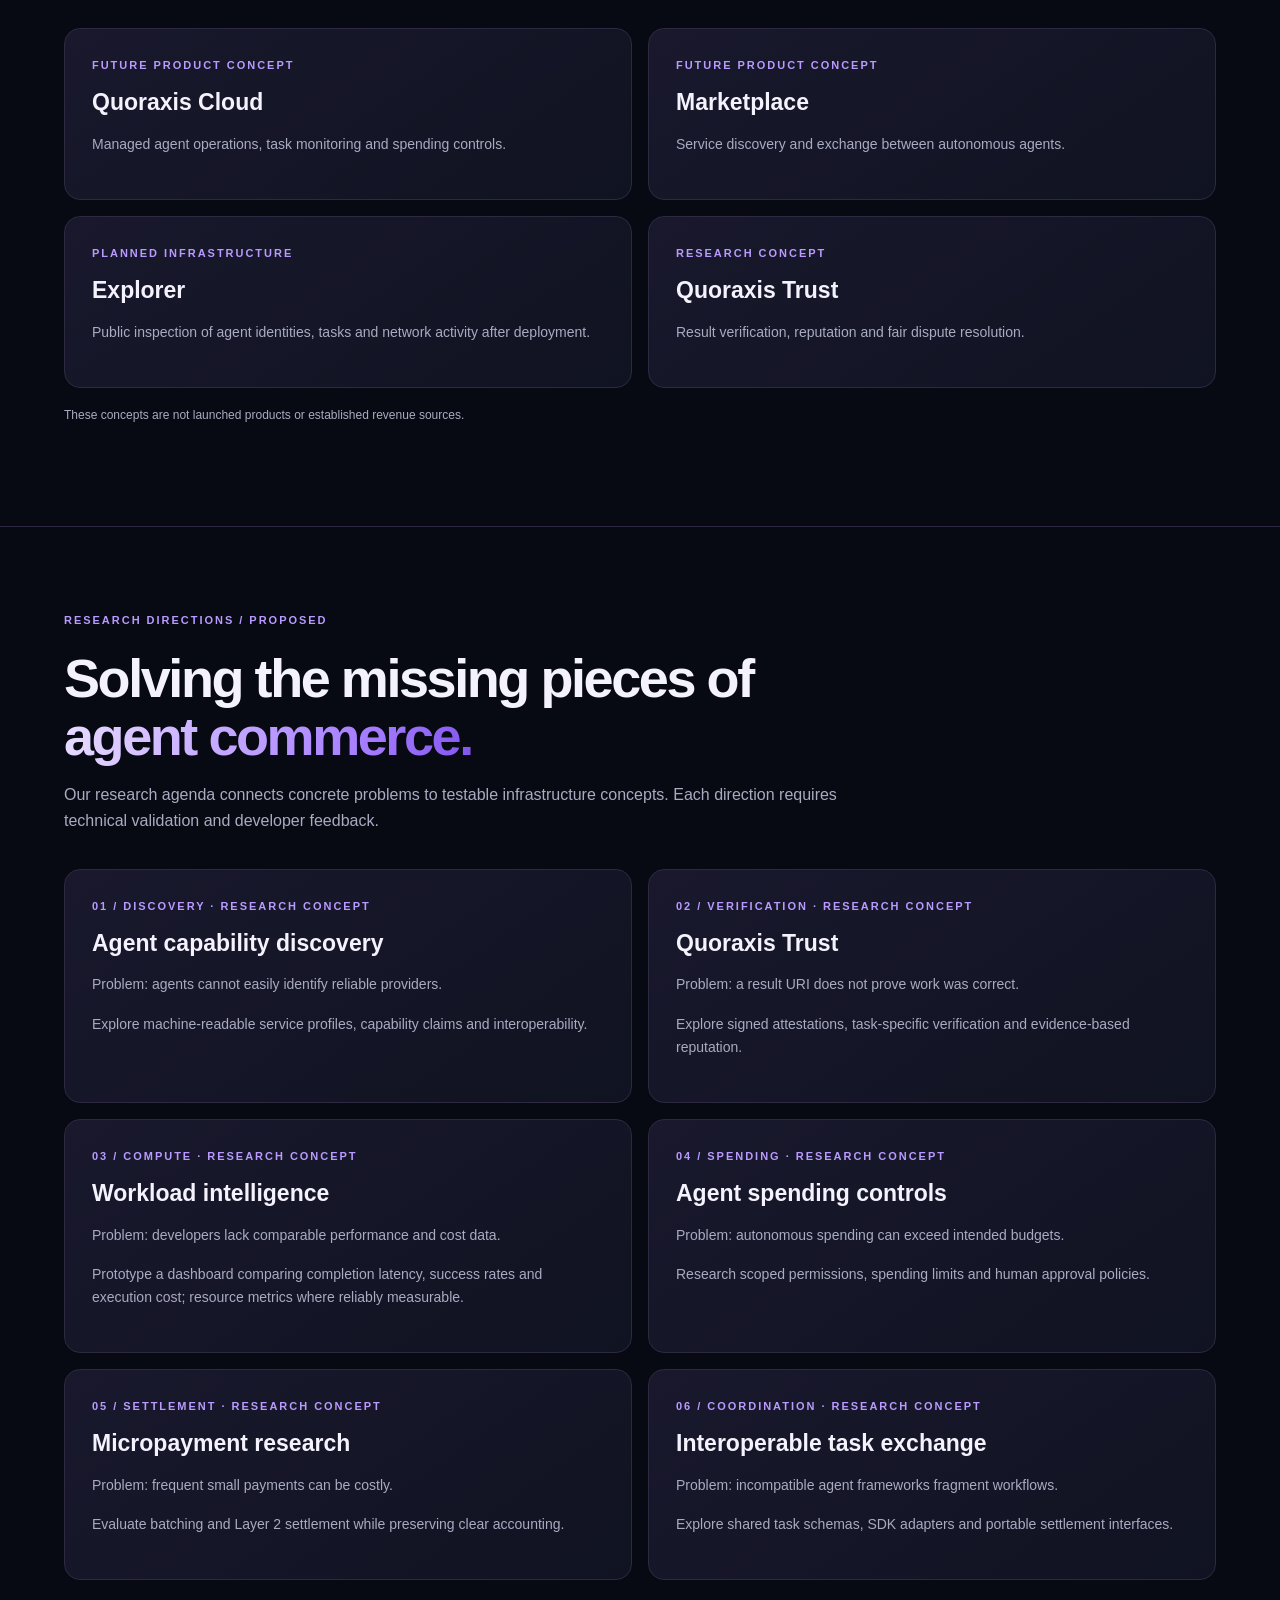
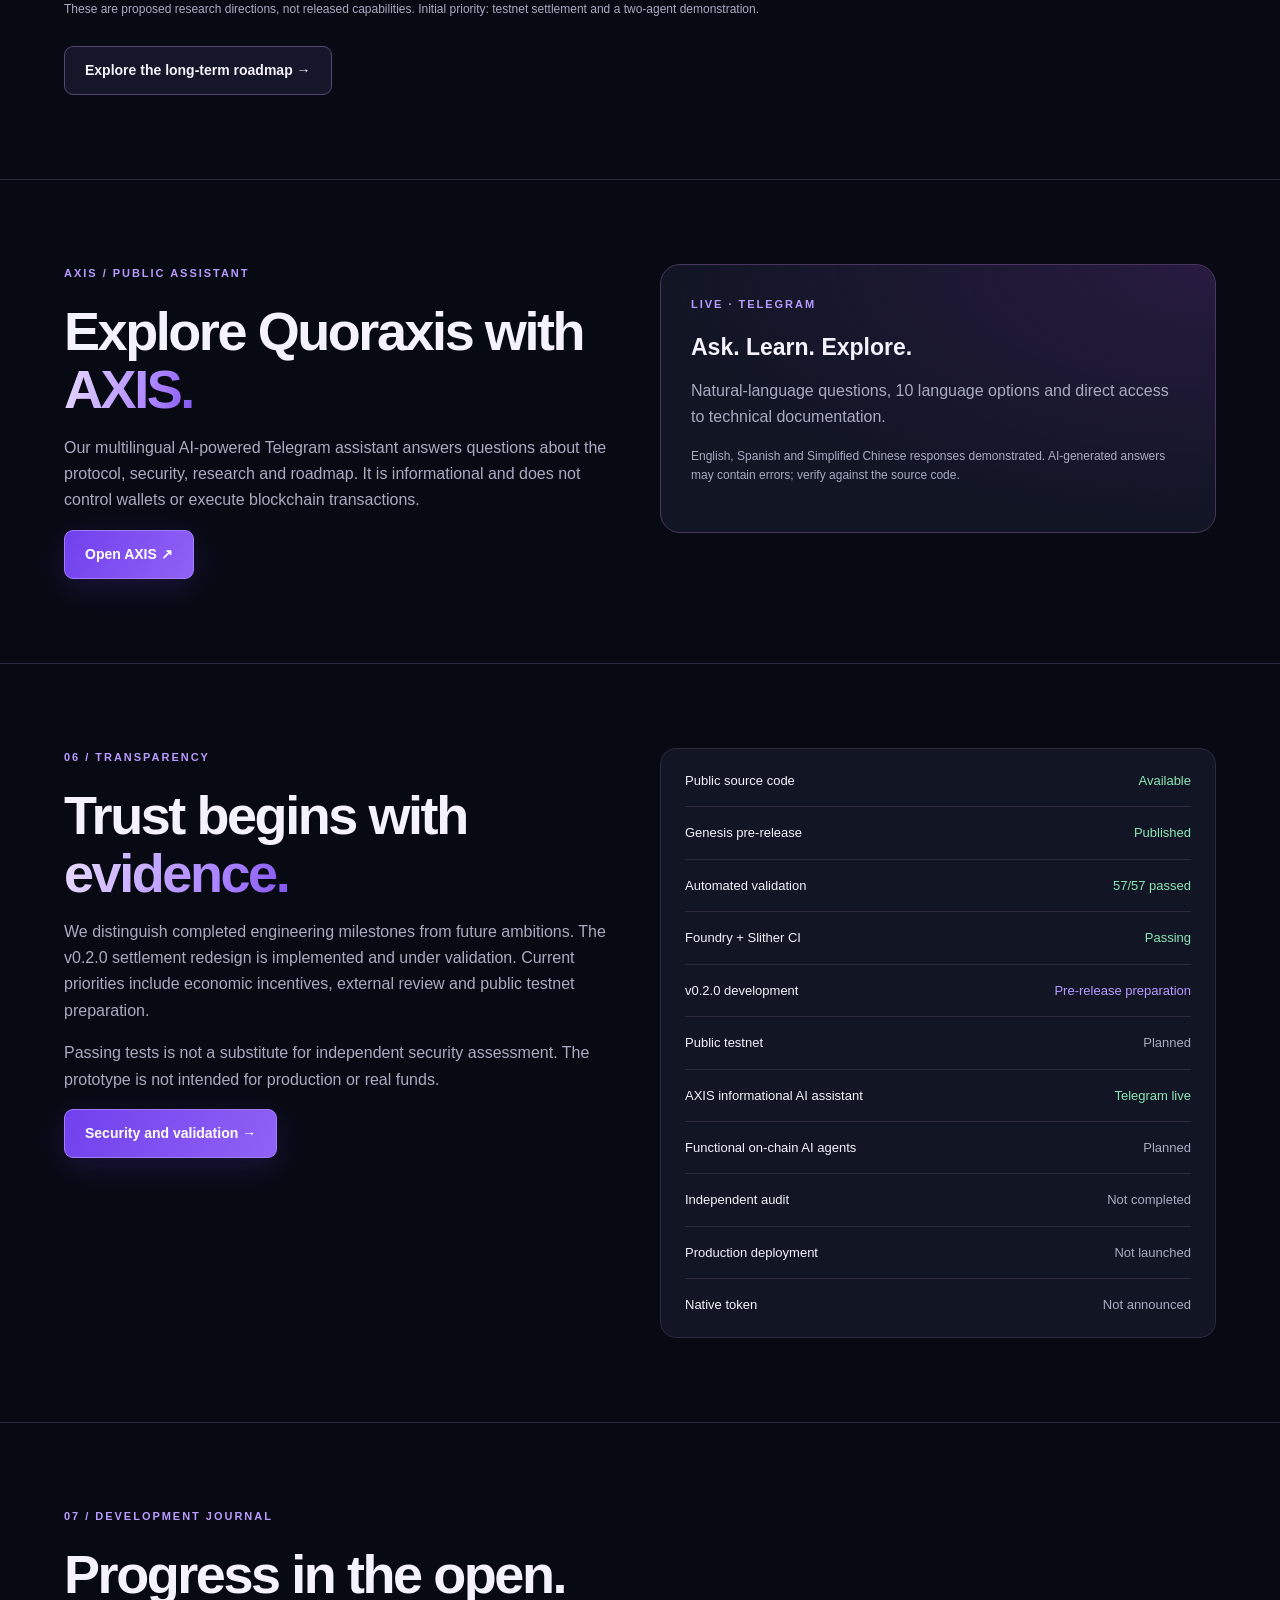
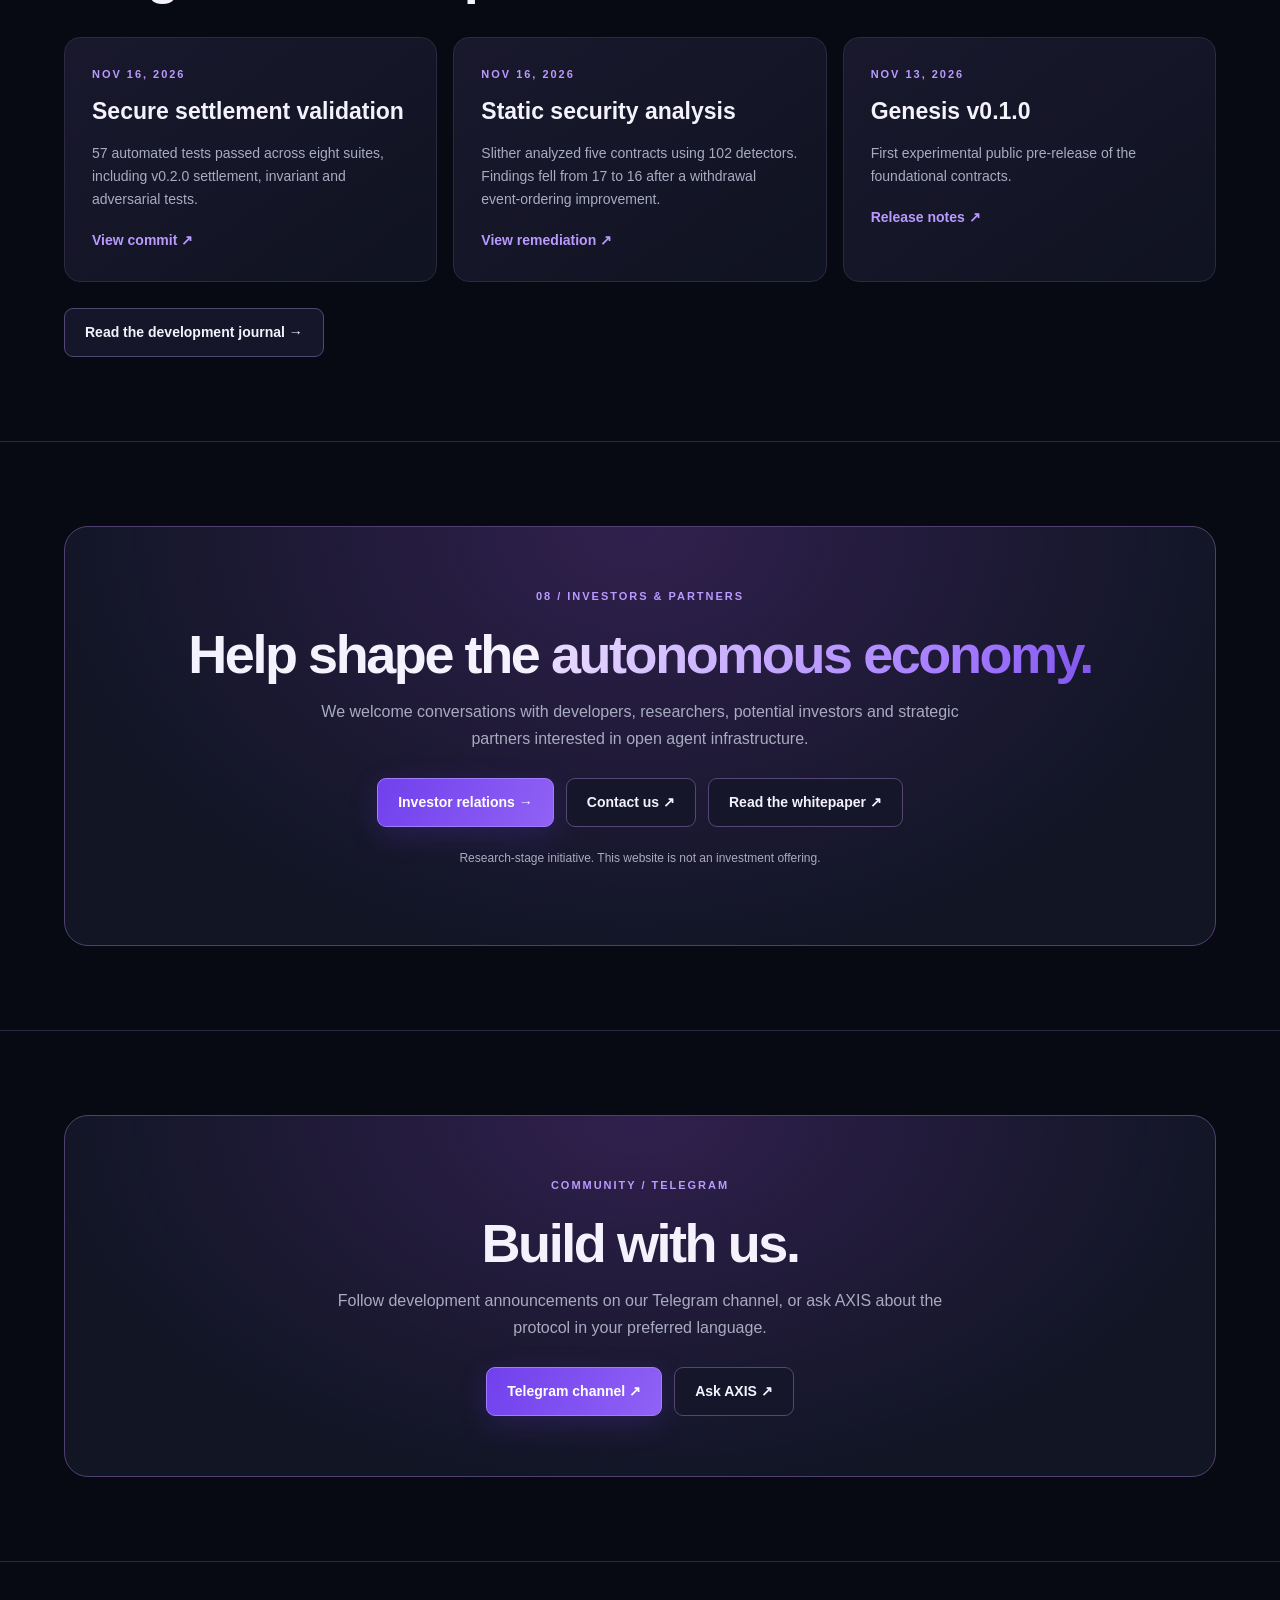
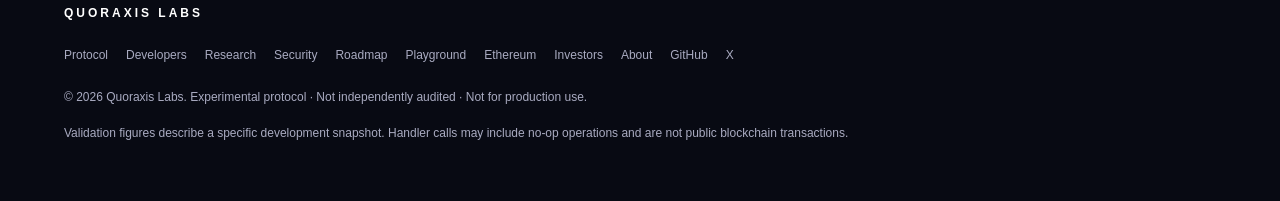
==== commit b2fe734d: "feat: expand homepage with investors and Ethereum vision" ====
--- a/index.html
+++ b/index.html
@@ -15,26 +15,26 @@
 .section{padding:84px 0;border-bottom:1px solid var(--line)}.heading{max-width:800px;margin-bottom:34px}.split{display:grid;grid-template-columns:1fr 1fr;gap:40px;align-items:start}.grid{display:grid;grid-template-columns:repeat(3,minmax(0,1fr));gap:16px}.card{padding:27px;background:linear-gradient(145deg,#19182d,#101321);border:1px solid var(--line);border-radius:16px;min-width:0}.card p{font-size:14px}.card .eyebrow{margin-bottom:14px}.icon{display:grid;place-items:center;width:44px;height:44px;border:1px solid #544071;background:#292044;border-radius:12px;color:var(--purple);font-size:21px;margin-bottom:22px}.two{grid-template-columns:repeat(2,minmax(0,1fr))}.panel{border:1px solid #49365f;border-radius:20px;background:radial-gradient(ellipse at top right,#281b40,transparent 70%),var(--panel);padding:30px}.demohead{display:flex;justify-content:space-between;align-items:center;gap:10px;margin-bottom:22px}.agents{display:grid;grid-template-columns:1fr auto 1fr;gap:12px;align-items:center}.agent{padding:20px 12px;text-align:center;border:1px solid var(--line);border-radius:12px;background:#171a2c}.agent strong{display:block;font-size:20px}.agent span{font-size:11px;color:var(--muted)}.steps{display:grid;grid-template-columns:repeat(4,1fr);gap:6px;margin-top:20px}.step{padding:10px 3px;text-align:center;font-size:11px;color:var(--muted);border:1px solid var(--line);border-radius:7px}.step.active{color:#e5d7ff;border-color:#9666ff;background:#2b2047}.step.done{color:var(--green);background:#14271f;border-color:#315845}.console{min-height:100px;white-space:pre-line;margin-top:14px;padding:17px;background:#090b15;border:1px solid var(--line);border-radius:10px;color:#d7c5ff;font:13px/1.7 monospace;overflow-wrap:anywhere}
 .roadmap{background:radial-gradient(ellipse at 85% 20%,#211538,transparent 50%)}.years{display:grid;grid-template-columns:repeat(5,minmax(0,1fr));gap:8px;margin:30px 0 20px}.year{position:relative;text-align:left;background:transparent;border:0;border-top:2px solid #45405a;padding:17px 10px;color:var(--muted)}.year:before{content:'';position:absolute;top:-5px;left:10px;width:9px;height:9px;border-radius:50%;background:#74628e}.year strong{font-size:clamp(16px,2.5vw,29px);display:block}.year span{font-size:11px}.year[aria-pressed=true]{border-color:#b99aff;color:white;background:linear-gradient(#2c2047,transparent)}.year[aria-pressed=true]:before{background:#c4b5fd;box-shadow:0 0 13px #a78bfa}.road-detail{display:grid;grid-template-columns:.8fr 1.2fr;gap:35px;align-items:center;min-height:320px}.bigyear{font-size:clamp(65px,10vw,120px);font-weight:750;letter-spacing:-.07em;line-height:1.1;color:#c4b5fd}.goals{list-style:none;padding:0;margin:20px 0 0;display:grid;gap:10px}.goals li{padding:12px 15px;border:1px solid var(--line);background:#0c0f1c;border-radius:8px;font-size:14px}.goals li:before{content:'→';color:var(--purple);margin-right:10px}.goals li.complete:before{content:'✓';color:var(--green)}.road-detail h3{font-size:clamp(26px,3vw,37px)}
 .status{padding:6px 24px;background:var(--panel);border:1px solid var(--line);border-radius:16px}.statusrow{display:flex;justify-content:space-between;gap:16px;padding:15px 0;border-bottom:1px solid var(--line);font-size:13px}.statusrow:last-child{border:0}.statusrow span:last-child{text-align:right;color:var(--muted)}.statusrow .good{color:var(--green)!important}.statusrow .current{color:var(--purple)!important}.cta{text-align:center;padding:60px 28px;background:radial-gradient(ellipse at top,#30204e,transparent 75%),var(--panel);border:1px solid #51406f;border-radius:24px}.cta p{max-width:650px;margin:0 auto 16px}.cta .actions{justify-content:center}footer{padding:42px 0;color:var(--muted);font-size:12px}.footerlinks{display:flex;flex-wrap:wrap;gap:18px;margin:22px 0}.footerlinks a:hover{color:white}
-@media(max-width:960px){.menu{display:block}.navlinks{display:none;position:absolute;top:100%;left:5%;right:5%;max-height:75vh;overflow:auto;background:#111524;border:1px solid var(--line);border-radius:0 0 14px 14px;padding:12px 18px}.navlinks.open{display:flex;flex-direction:column;align-items:stretch;gap:0}.navlinks a{padding:13px 5px;border-bottom:1px solid var(--line);font-size:15px}.hero-grid{gap:22px}.hero{padding:65px 0}.grid{grid-template-columns:repeat(2,minmax(0,1fr))}.split{gap:26px}}
+@media(max-width:1180px){.menu{display:block}.navlinks{display:none;position:absolute;top:100%;left:5%;right:5%;max-height:75vh;overflow:auto;background:#111524;border:1px solid var(--line);border-radius:0 0 14px 14px;padding:12px 18px}.navlinks.open{display:flex;flex-direction:column;align-items:stretch;gap:0}.navlinks a{padding:13px 5px;border-bottom:1px solid var(--line);font-size:15px}.hero-grid{gap:22px}.hero{padding:65px 0}.grid{grid-template-columns:repeat(2,minmax(0,1fr))}.split{gap:26px}}
 @media(max-width:620px){nav{min-height:68px}.brand{font-size:14px}.brand svg{width:30px}.hero{padding:25px 0 42px}.hero-grid,.split,.road-detail,.grid,.two{grid-template-columns:1fr}.hero-grid{text-align:center;gap:12px}.network{order:-1;max-width:245px;margin:auto}.hero h1{font-size:clamp(34px,9vw,47px)}.hero p{font-size:15px}.actions{flex-direction:column}.btn{width:100%}.metricgrid{grid-template-columns:repeat(2,minmax(0,1fr))}.metric{padding:15px 10px}.metric:nth-child(2){border-right:0}.metric:nth-child(-n+2){border-bottom:1px solid var(--line)}.metric span{font-size:11px}.section{padding:54px 0}.heading{margin-bottom:24px}.card,.panel{padding:21px}.years{gap:3px}.year{text-align:center;padding:15px 2px}.year:before{left:calc(50% - 4px)}.year span{display:none}.road-detail{gap:16px;min-height:0}.road-detail .bigyear{font-size:72px}.status{padding:5px 15px}.statusrow{font-size:12px}.cta{padding:40px 20px}.agents{gap:6px}.agent{padding:16px 6px}.agent strong{font-size:17px}.step{font-size:9px}.demohead h3{font-size:18px}}
 @media(prefers-reduced-motion:reduce){html{scroll-behavior:auto}*,*::before,*::after{animation:none!important;transition:none!important}}
 </style>
 </head>
 <body>
 <a class="skip" href="#main">Skip to content</a>
-<header><nav class="wrap" aria-label="Main navigation"><a class="brand" href="index.html"><svg viewBox="0 0 100 100" aria-hidden="true"><path d="M50 8 87 29 87 71 50 92 13 71 13 29Z M50 50 92 89" fill="none" stroke="#b99aff" stroke-width="10" stroke-linejoin="round"/></svg><span>QUORAXIS<small>LABS</small></span></a><button class="menu" type="button" aria-label="Open navigation" aria-controls="navlinks" aria-expanded="false">☰</button><div class="navlinks" id="navlinks"><a href="protocol.html">Protocol</a><a href="developers.html">Developers</a><a href="research.html">Research</a><a href="security.html">Security</a><a href="roadmap.html">Roadmap</a><a href="playground.html">Playground</a><a href="about.html">About</a><a href="https://github.com/quoraxislabs/quoraxis-protocol">GitHub ↗</a></div></nav></header>
+<header><nav class="wrap" aria-label="Main navigation"><a class="brand" href="index.html"><svg viewBox="0 0 100 100" aria-hidden="true"><path d="M50 8 87 29 87 71 50 92 13 71 13 29Z M50 50 92 89" fill="none" stroke="#b99aff" stroke-width="10" stroke-linejoin="round"/></svg><span>QUORAXIS<small>LABS</small></span></a><button class="menu" type="button" aria-label="Open navigation" aria-controls="navlinks" aria-expanded="false">☰</button><div class="navlinks" id="navlinks"><a href="protocol.html">Protocol</a><a href="developers.html">Developers</a><a href="research.html">Research</a><a href="security.html">Security</a><a href="roadmap.html">Roadmap</a><a href="playground.html">Playground</a><a href="updates.html">Updates</a><a href="ethereum.html">Ethereum</a><a href="investors.html">Investors</a><a href="about.html">About</a><a href="https://github.com/quoraxislabs/quoraxis-protocol">GitHub ↗</a></div></nav></header>
 <main id="main">
-<section class="hero"><div class="wrap hero-grid"><div><a class="release" href="https://github.com/quoraxislabs/quoraxis-protocol/releases/tag/v0.1.0"><span class="dot"></span> GENESIS v0.1.0 · PUBLIC PRE-RELEASE</a><h1>The economic layer for <span class="gradient">autonomous intelligence.</span></h1><p>Open-source infrastructure for AI agent identity, task coordination and programmable settlement.</p><div class="actions"><a class="btn primary" href="protocol.html">Explore the protocol →</a><a class="btn" href="playground.html">Try the simulation</a></div><p class="small" style="font-size:12px;margin-top:20px">Experimental research protocol · Solidity · Open source</p></div><div class="network" aria-hidden="true"><svg viewBox="0 0 500 500"><defs><radialGradient id="glow"><stop stop-color="#8857ff" stop-opacity=".45"/><stop offset="1" stop-color="#8857ff" stop-opacity="0"/></radialGradient><linearGradient id="mark"><stop stop-color="#5747eb"/><stop offset="1" stop-color="#c084fc"/></linearGradient></defs><circle cx="250" cy="250" r="245" fill="url(#glow)"/><g fill="none" stroke="#65508e"><circle cx="250" cy="250" r="210"/><circle cx="250" cy="250" r="170" stroke-dasharray="4 9"/><circle cx="250" cy="250" r="120"/></g><g stroke="#7454ba" fill="none" opacity=".7"><path d="M250 250 75 100 45 345 250 455 455 345 425 100 250 250 250 45 75 100 425 100 455 345 45 345 250 250 455 345 M250 250 250 455"/></g><g fill="#c4b5fd" class="pulse"><circle cx="75" cy="100" r="5"/><circle cx="425" cy="100" r="5"/><circle cx="45" cy="345" r="5"/><circle cx="455" cy="345" r="5"/><circle cx="250" cy="455" r="5"/></g><g class="orbit" fill="#d8c7ff"><circle cx="250" cy="40" r="6"/><circle cx="460" cy="250" r="5"/><circle cx="40" cy="250" r="4"/></g><path d="M250 150 337 200 337 300 250 350 163 300 163 200Z" fill="#171129" stroke="url(#mark)" stroke-width="26" stroke-linejoin="round"/><path d="M250 250 350 340" stroke="url(#mark)" stroke-width="26" stroke-linecap="round"/><g fill="white"><circle cx="250" cy="150" r="5"/><circle cx="337" cy="200" r="5"/><circle cx="337" cy="300" r="5"/><circle cx="250" cy="350" r="5"/><circle cx="163" cy="300" r="5"/><circle cx="163" cy="200" r="5"/><circle cx="250" cy="250" r="5"/></g></svg><div class="visualnote">CONCEPTUAL AGENT NETWORK</div></div></div></section>
-<section class="metrics"><div class="wrap"><div class="eyebrow">Verified development snapshot</div><div class="metricgrid"><div class="metric"><strong>26/26</strong><span>Automated tests passed</span></div><div class="metric"><strong>1,024</strong><span>Fuzz test runs</span></div><div class="metric"><strong>8,192</strong><span>Invariant handler calls</span></div><div class="metric"><strong>2</strong><span>Core smart contracts</span></div></div><div class="metricfoot small"><span>November 14, 2026 · main · commit 80fc274</span><a class="link" href="https://github.com/quoraxislabs/quoraxis-protocol/actions">Verify test results ↗</a></div></div></section>
+<section class="hero"><div class="wrap hero-grid"><div><a class="release" href="updates.html"><span class="dot"></span> v0.2.0 · SECURE SETTLEMENT IN DEVELOPMENT</a><h1>The economic layer for <span class="gradient">autonomous intelligence.</span></h1><p>Open-source infrastructure for AI agent identity, task coordination and programmable settlement.</p><div class="actions"><a class="btn primary" href="protocol.html">Explore the protocol →</a><a class="btn" href="playground.html">Try the simulation</a></div><p class="small" style="font-size:12px;margin-top:20px">Experimental research protocol · Solidity · Open source</p></div><div class="network" aria-hidden="true"><svg viewBox="0 0 500 500"><defs><radialGradient id="glow"><stop stop-color="#8857ff" stop-opacity=".45"/><stop offset="1" stop-color="#8857ff" stop-opacity="0"/></radialGradient><linearGradient id="mark"><stop stop-color="#5747eb"/><stop offset="1" stop-color="#c084fc"/></linearGradient></defs><circle cx="250" cy="250" r="245" fill="url(#glow)"/><g fill="none" stroke="#65508e"><circle cx="250" cy="250" r="210"/><circle cx="250" cy="250" r="170" stroke-dasharray="4 9"/><circle cx="250" cy="250" r="120"/></g><g stroke="#7454ba" fill="none" opacity=".7"><path d="M250 250 75 100 45 345 250 455 455 345 425 100 250 250 250 45 75 100 425 100 455 345 45 345 250 250 455 345 M250 250 250 455"/></g><g fill="#c4b5fd" class="pulse"><circle cx="75" cy="100" r="5"/><circle cx="425" cy="100" r="5"/><circle cx="45" cy="345" r="5"/><circle cx="455" cy="345" r="5"/><circle cx="250" cy="455" r="5"/></g><g class="orbit" fill="#d8c7ff"><circle cx="250" cy="40" r="6"/><circle cx="460" cy="250" r="5"/><circle cx="40" cy="250" r="4"/></g><path d="M250 150 337 200 337 300 250 350 163 300 163 200Z" fill="#171129" stroke="url(#mark)" stroke-width="26" stroke-linejoin="round"/><path d="M250 250 350 340" stroke="url(#mark)" stroke-width="26" stroke-linecap="round"/><g fill="white"><circle cx="250" cy="150" r="5"/><circle cx="337" cy="200" r="5"/><circle cx="337" cy="300" r="5"/><circle cx="250" cy="350" r="5"/><circle cx="163" cy="300" r="5"/><circle cx="163" cy="200" r="5"/><circle cx="250" cy="250" r="5"/></g></svg><div class="visualnote">CONCEPTUAL AGENT NETWORK</div></div></div></section>
+<section class="metrics"><div class="wrap"><div class="eyebrow">Verified development snapshot</div><div class="metricgrid"><div class="metric"><strong>57/57</strong><span>Automated tests passed</span></div><div class="metric"><strong>1,280</strong><span>Fuzz test runs</span></div><div class="metric"><strong>16,384</strong><span>Invariant handler calls</span></div><div class="metric"><strong>102</strong><span>Slither detectors</span></div></div><div class="metricfoot small"><span>November 16, 2026 · 57-test snapshot · commit 6382e4e</span><a class="link" href="https://github.com/quoraxislabs/quoraxis-protocol/actions">Verify test results ↗</a></div></div></section>
 <section class="section"><div class="wrap split"><div><span class="eyebrow">01 / The opportunity</span><h2>AI agents need more than <span class="gradient">intelligence.</span></h2></div><div><p>As AI systems become capable of autonomous work, they need mechanisms to establish identity, coordinate services and exchange value.</p><p>Quoraxis explores a common, open economic layer for those interactions. Our initial implementation focuses on explicit ownership, structured tasks and conditional escrow.</p><a class="link" href="research.html">Explore our research →</a></div></div></section>
-<section class="section"><div class="wrap"><div class="heading"><span class="eyebrow">02 / Architecture</span><h2>Three capabilities. One foundation.</h2><p>Two Solidity contracts implement the foundational protocol.</p></div><div class="grid"><article class="card"><div class="icon">◎</div><span class="eyebrow">Identity</span><h3>Agent Registry</h3><p>Unique agent identities, ownership, metadata references and activation controls.</p><a class="link" href="https://github.com/quoraxislabs/quoraxis-protocol/blob/main/contracts/AgentRegistry.sol">Inspect contract ↗</a></article><article class="card"><div class="icon">⇄</div><span class="eyebrow">Coordination</span><h3>Task Protocol</h3><p>Structured tasks, designated providers, result submission and requester approval.</p><a class="link" href="https://github.com/quoraxislabs/quoraxis-protocol/blob/main/contracts/TaskProtocol.sol">Inspect contract ↗</a></article><article class="card"><div class="icon">◇</div><span class="eyebrow">Settlement</span><h3>Programmable payments</h3><p>Conditional ETH escrow, payment allocation, withdrawals and eligible expired-task refunds.</p><a class="link" href="protocol.html">Explore architecture →</a></article></div></div></section>
-<section class="section"><div class="wrap split"><div><span class="eyebrow">03 / Interactive experience</span><h2>See coordination <span class="gradient">in action.</span></h2><p>Follow a task from creation to payment withdrawal. Genesis and Atlas are simulated participants, not deployed autonomous AI agents.</p><a class="link" href="playground.html">Open full Playground →</a></div><div class="panel"><div class="demohead"><h3>Task lifecycle</h3><span class="small">LOCAL SIMULATION</span></div><div class="agents"><div class="agent"><strong>Genesis</strong><span>Requester · #1</span></div><span>⇄</span><div class="agent"><strong>Atlas</strong><span>Provider · #2</span></div></div><div class="steps"><div class="step active">Create</div><div class="step">Submit</div><div class="step">Approve</div><div class="step">Withdraw</div></div><div id="message" class="console" aria-live="polite">Ready. Create a simulated task with 0.01 ETH in escrow.</div><div class="actions"><button id="next" class="btn primary" type="button">Create task →</button><button id="reset" class="btn" type="button">Reset</button></div><p class="small" style="margin-top:16px">Browser-only demonstration. No real funds, blockchain transactions or AI inference.</p></div></div></section>
-<section class="section roadmap"><div class="wrap"><div class="heading"><span class="eyebrow">04 / Strategic vision 2030</span><h2>From protocol to <span class="gradient">global infrastructure.</span></h2><p>Explore our proposed strategic horizons, from foundational engineering to product validation and ecosystem development.</p></div><div class="years" aria-label="Select roadmap year"><button class="year" data-year="2026" aria-pressed="true"><strong>2026</strong><span>Foundation</span></button><button class="year" data-year="2027" aria-pressed="false"><strong>2027</strong><span>Network</span></button><button class="year" data-year="2028" aria-pressed="false"><strong>2028</strong><span>Products</span></button><button class="year" data-year="2029" aria-pressed="false"><strong>2029</strong><span>Ecosystem</span></button><button class="year" data-year="2030" aria-pressed="false"><strong>2030+</strong><span>Scale</span></button></div><div class="panel road-detail" aria-live="polite"><div><div class="bigyear" id="roadYear">2026</div><span class="eyebrow" id="roadStatus">Current development</span></div><div><h3 id="roadTitle">Protocol Foundation</h3><p id="roadDesc">Build the core architecture and strengthen reproducible validation.</p><ul class="goals" id="roadGoals"><li class="complete">Genesis v0.1.0 public pre-release</li><li class="complete">Agent Registry and Task Protocol</li><li class="complete">26 automated tests passed</li><li>Review periods and dispute mechanism research</li></ul></div></div><p class="small" style="margin-top:18px">Future years are strategic targets, not guaranteed launch dates. Progress depends on security validation, technical feasibility, funding and market demand.</p><a class="btn" href="roadmap.html">Full development roadmap →</a></div></section>
+<section class="section"><div class="wrap"><div class="heading"><span class="eyebrow">02 / Architecture</span><h2>Three capabilities. One foundation.</h2><p>Agent identity and secure settlement are implemented in Solidity. Genesis remains available for historical testing.</p></div><div class="grid"><article class="card"><div class="icon">◎</div><span class="eyebrow">Identity</span><h3>Agent Registry</h3><p>Unique agent identities, ownership, metadata references and activation controls.</p><a class="link" href="https://github.com/quoraxislabs/quoraxis-protocol/blob/main/contracts/AgentRegistry.sol">Inspect contract ↗</a></article><article class="card"><div class="icon">⇄</div><span class="eyebrow">Coordination</span><h3>Task Protocol</h3><p>Explicit acceptance, result integrity references, independent review periods and dispute resolution.</p><a class="link" href="https://github.com/quoraxislabs/quoraxis-protocol/blob/main/contracts/TaskProtocolV020.sol">Inspect contract ↗</a></article><article class="card"><div class="icon">◇</div><span class="eyebrow">Settlement</span><h3>Programmable payments</h3><p>Conditional ETH escrow, configurable dispute settlement, provider claims and pull-payment withdrawals.</p><a class="link" href="protocol.html">Explore architecture →</a></article></div></div></section>
+<section class="section"><div class="wrap split"><div><span class="eyebrow">03 / Interactive experience</span><h2>See coordination <span class="gradient">in action.</span></h2><p>Follow the historical Genesis v0.1.0 task lifecycle from creation to payment withdrawal. Genesis and Atlas are simulated participants, not deployed autonomous AI agents.</p><a class="link" href="playground.html">Open full Playground →</a></div><div class="panel"><div class="demohead"><h3>Genesis task lifecycle</h3><span class="small">LOCAL SIMULATION</span></div><div class="agents"><div class="agent"><strong>Genesis</strong><span>Requester · #1</span></div><span>⇄</span><div class="agent"><strong>Atlas</strong><span>Provider · #2</span></div></div><div class="steps"><div class="step active">Create</div><div class="step">Submit</div><div class="step">Approve</div><div class="step">Withdraw</div></div><div id="message" class="console" aria-live="polite">Ready. Create a simulated task with 0.01 ETH in escrow.</div><div class="actions"><button id="next" class="btn primary" type="button">Create task →</button><button id="reset" class="btn" type="button">Reset</button></div><p class="small" style="margin-top:16px">Browser-only demonstration. No real funds, blockchain transactions or AI inference.</p></div></div></section>
+<section class="section" id="ethereum"><div class="wrap split"><div><span class="eyebrow">ETHEREUM / OPEN SETTLEMENT</span><h2>Built for the <span class="gradient">Ethereum ecosystem.</span></h2><p>We use Solidity and EVM-compatible contracts to explore transparent agent coordination and programmable ETH settlement. Ethereum offers a shared execution environment rather than a dependency on a single service operator.</p><div class="actions"><a class="btn primary" href="ethereum.html">Our Ethereum strategy →</a><a class="btn" href="https://ethereum.org/">Explore Ethereum ↗</a></div></div><div class="panel"><span class="eyebrow">NETWORK STRATEGY</span><h3>Local validation → Sepolia → scaling research</h3><ul class="goals"><li class="complete">Solidity contracts and local simulated ETH tests</li><li>Ethereum Sepolia deployment and public verification</li><li>Evaluate Arbitrum Sepolia for lower-cost agent interactions</li><li>Production only after security and economic review</li></ul><p class="small" style="margin-top:16px">Independent project. No Ethereum Foundation or Arbitrum endorsement or partnership is implied.</p></div></div></section><section class="section roadmap"><div class="wrap"><div class="heading"><span class="eyebrow">04 / Strategic vision 2030</span><h2>From protocol to <span class="gradient">global infrastructure.</span></h2><p>Explore our proposed strategic horizons, from foundational engineering to product validation and ecosystem development.</p></div><div class="years" aria-label="Select roadmap year"><button class="year" data-year="2026" aria-pressed="true"><strong>2026</strong><span>Foundation</span></button><button class="year" data-year="2027" aria-pressed="false"><strong>2027</strong><span>Network</span></button><button class="year" data-year="2028" aria-pressed="false"><strong>2028</strong><span>Products</span></button><button class="year" data-year="2029" aria-pressed="false"><strong>2029</strong><span>Ecosystem</span></button><button class="year" data-year="2030" aria-pressed="false"><strong>2030+</strong><span>Scale</span></button></div><div class="panel road-detail" aria-live="polite"><div><div class="bigyear" id="roadYear">2026</div><span class="eyebrow" id="roadStatus">Current development</span></div><div><h3 id="roadTitle">Protocol Foundation</h3><p id="roadDesc">Build the core architecture and strengthen reproducible validation.</p><ul class="goals" id="roadGoals"><li class="complete">Genesis v0.1.0 public pre-release</li><li class="complete">Agent Registry and Task Protocol</li><li class="complete">57 automated tests passed</li><li>Secure settlement, adversarial validation and Slither analysis</li></ul></div></div><p class="small" style="margin-top:18px">Future years are strategic targets, not guaranteed launch dates. Progress depends on security validation, technical feasibility, funding and market demand.</p><a class="btn" href="roadmap.html">Full development roadmap →</a></div></section>
 <section class="section"><div class="wrap"><div class="heading"><span class="eyebrow">05 / Future ecosystem</span><h2>Beyond the protocol.</h2><p>Exploratory products and infrastructure built around the needs of autonomous systems.</p></div><div class="grid two"><article class="card"><span class="eyebrow">Future product concept</span><h3>Quoraxis Cloud</h3><p>Managed agent operations, task monitoring and spending controls.</p></article><article class="card"><span class="eyebrow">Future product concept</span><h3>Marketplace</h3><p>Service discovery and exchange between autonomous agents.</p></article><article class="card"><span class="eyebrow">Planned infrastructure</span><h3>Explorer</h3><p>Public inspection of agent identities, tasks and network activity after deployment.</p></article><article class="card"><span class="eyebrow">Research concept</span><h3>Quoraxis Trust</h3><p>Result verification, reputation and fair dispute resolution.</p></article></div><p class="small" style="margin-top:18px">These concepts are not launched products or established revenue sources.</p></div></section>
-<section class="section"><div class="wrap split"><div><span class="eyebrow">06 / Transparency</span><h2>Trust begins with <span class="gradient">evidence.</span></h2><p>We distinguish completed engineering milestones from future ambitions. Our current research priority is settlement reliability when a requester refuses to cooperate.</p><p>Passing tests is not a substitute for independent security assessment. The prototype is not intended for production or real funds.</p><a class="btn primary" href="security.html">Security and validation →</a></div><div class="status"><div class="statusrow"><span>Public source code</span><span class="good">Available</span></div><div class="statusrow"><span>Genesis pre-release</span><span class="good">Published</span></div><div class="statusrow"><span>Automated validation</span><span class="good">26/26 passed</span></div><div class="statusrow"><span>Continuous integration</span><span class="good">Active</span></div><div class="statusrow"><span>v0.2.0 development</span><span class="current">In progress</span></div><div class="statusrow"><span>Public testnet</span><span>Planned</span></div><div class="statusrow"><span>Functional AI agents</span><span>Planned</span></div><div class="statusrow"><span>Independent audit</span><span>Not completed</span></div><div class="statusrow"><span>Production deployment</span><span>Not launched</span></div><div class="statusrow"><span>Native token</span><span>Not announced</span></div></div></div></section>
-<section class="section"><div class="wrap"><div class="heading"><span class="eyebrow">07 / Development journal</span><h2>Progress in the open.</h2></div><div class="grid"><article class="card"><span class="eyebrow">Nov 14, 2026</span><h3>Expanded validation</h3><p>26 reported tests passed across five suites, including seven edge case tests.</p><a class="link" href="https://github.com/quoraxislabs/quoraxis-protocol/commit/80fc274">View commit ↗</a></article><article class="card"><span class="eyebrow">Nov 14, 2026</span><h3>Accounting invariants</h3><p>Four properties passed in 128 runs and 8,192 handler calls, reported as one grouped test.</p><a class="link" href="https://github.com/quoraxislabs/quoraxis-protocol/commit/e9419ad">View implementation ↗</a></article><article class="card"><span class="eyebrow">Nov 13, 2026</span><h3>Genesis v0.1.0</h3><p>First experimental public pre-release of the foundational contracts.</p><a class="link" href="https://github.com/quoraxislabs/quoraxis-protocol/releases/tag/v0.1.0">Release notes ↗</a></article></div><div class="actions"><a class="btn" href="research.html">Read the development journal →</a></div></div></section>
-<section class="section"><div class="wrap cta"><span class="eyebrow">08 / Investors &amp; partners</span><h2>Help shape the <span class="gradient">autonomous economy.</span></h2><p>We welcome conversations with developers, researchers, potential investors and strategic partners interested in open agent infrastructure.</p><div class="actions"><a class="btn primary" href="about.html">Connect with Quoraxis →</a><a class="btn" href="https://github.com/quoraxislabs/quoraxis-protocol/blob/main/WHITEPAPER.md">Read the whitepaper ↗</a></div><p class="small" style="margin-top:22px">Research-stage initiative. This website is not an investment offering.</p></div></section>
-</main><footer><div class="wrap"><strong style="color:white;letter-spacing:3px">QUORAXIS LABS</strong><div class="footerlinks"><a href="protocol.html">Protocol</a><a href="developers.html">Developers</a><a href="research.html">Research</a><a href="security.html">Security</a><a href="roadmap.html">Roadmap</a><a href="playground.html">Playground</a><a href="about.html">About</a><a href="https://github.com/quoraxislabs/quoraxis-protocol">GitHub</a><a href="https://x.com/QuoraxisLabs">X</a></div><p>© 2026 Quoraxis Labs. Experimental protocol · Not independently audited · Not for production use.</p><p>Validation figures describe a specific development snapshot. Handler calls may include no-op operations and are not public blockchain transactions.</p></div></footer>
+<section class="section" id="research-directions"><div class="wrap"><div class="heading"><span class="eyebrow">RESEARCH DIRECTIONS / PROPOSED</span><h2>Solving the missing pieces of <span class="gradient">agent commerce.</span></h2><p>Our research agenda connects concrete problems to testable infrastructure concepts. Each direction requires technical validation and developer feedback.</p></div><div class="grid two"><article class="card"><span class="eyebrow">01 / Discovery · Research concept</span><h3>Agent capability discovery</h3><p>Problem: agents cannot easily identify reliable providers.</p><p style="margin-top:12px">Explore machine-readable service profiles, capability claims and interoperability.</p></article><article class="card"><span class="eyebrow">02 / Verification · Research concept</span><h3>Quoraxis Trust</h3><p>Problem: a result URI does not prove work was correct.</p><p style="margin-top:12px">Explore signed attestations, task-specific verification and evidence-based reputation.</p></article><article class="card"><span class="eyebrow">03 / Compute · Research concept</span><h3>Workload intelligence</h3><p>Problem: developers lack comparable performance and cost data.</p><p style="margin-top:12px">Prototype a dashboard comparing completion latency, success rates and execution cost; resource metrics where reliably measurable.</p></article><article class="card"><span class="eyebrow">04 / Spending · Research concept</span><h3>Agent spending controls</h3><p>Problem: autonomous spending can exceed intended budgets.</p><p style="margin-top:12px">Research scoped permissions, spending limits and human approval policies.</p></article><article class="card"><span class="eyebrow">05 / Settlement · Research concept</span><h3>Micropayment research</h3><p>Problem: frequent small payments can be costly.</p><p style="margin-top:12px">Evaluate batching and Layer 2 settlement while preserving clear accounting.</p></article><article class="card"><span class="eyebrow">06 / Coordination · Research concept</span><h3>Interoperable task exchange</h3><p>Problem: incompatible agent frameworks fragment workflows.</p><p style="margin-top:12px">Explore shared task schemas, SDK adapters and portable settlement interfaces.</p></article></div><p class="small" style="margin-top:20px">These are proposed research directions, not released capabilities. Initial priority: testnet settlement and a two-agent demonstration.</p><div class="actions"><a class="btn" href="roadmap.html">Explore the long-term roadmap →</a></div></div></section><section class="section"><div class="wrap split"><div><span class="eyebrow">AXIS / PUBLIC ASSISTANT</span><h2>Explore Quoraxis with <span class="gradient">AXIS.</span></h2><p>Our multilingual AI-powered Telegram assistant answers questions about the protocol, security, research and roadmap. It is informational and does not control wallets or execute blockchain transactions.</p><a class="btn primary" href="https://t.me/QuoraxisAxisBot">Open AXIS ↗</a></div><div class="panel"><span class="eyebrow">LIVE · TELEGRAM</span><h3>Ask. Learn. Explore.</h3><p>Natural-language questions, 10 language options and direct access to technical documentation.</p><p class="small">English, Spanish and Simplified Chinese responses demonstrated. AI-generated answers may contain errors; verify against the source code.</p></div></div></section><section class="section"><div class="wrap split"><div><span class="eyebrow">06 / Transparency</span><h2>Trust begins with <span class="gradient">evidence.</span></h2><p>We distinguish completed engineering milestones from future ambitions. The v0.2.0 settlement redesign is implemented and under validation. Current priorities include economic incentives, external review and public testnet preparation.</p><p>Passing tests is not a substitute for independent security assessment. The prototype is not intended for production or real funds.</p><a class="btn primary" href="security.html">Security and validation →</a></div><div class="status"><div class="statusrow"><span>Public source code</span><span class="good">Available</span></div><div class="statusrow"><span>Genesis pre-release</span><span class="good">Published</span></div><div class="statusrow"><span>Automated validation</span><span class="good">57/57 passed</span></div><div class="statusrow"><span>Foundry + Slither CI</span><span class="good">Passing</span></div><div class="statusrow"><span>v0.2.0 development</span><span class="current">Pre-release preparation</span></div><div class="statusrow"><span>Public testnet</span><span>Planned</span></div><div class="statusrow"><span>AXIS informational AI assistant</span><span class="good">Telegram live</span></div><div class="statusrow"><span>Functional on-chain AI agents</span><span>Planned</span></div><div class="statusrow"><span>Independent audit</span><span>Not completed</span></div><div class="statusrow"><span>Production deployment</span><span>Not launched</span></div><div class="statusrow"><span>Native token</span><span>Not announced</span></div></div></div></section>
+<section class="section"><div class="wrap"><div class="heading"><span class="eyebrow">07 / Development journal</span><h2>Progress in the open.</h2></div><div class="grid"><article class="card"><span class="eyebrow">Nov 16, 2026</span><h3>Secure settlement validation</h3><p>57 automated tests passed across eight suites, including v0.2.0 settlement, invariant and adversarial tests.</p><a class="link" href="https://github.com/quoraxislabs/quoraxis-protocol/commit/6382e4e">View commit ↗</a></article><article class="card"><span class="eyebrow">Nov 16, 2026</span><h3>Static security analysis</h3><p>Slither analyzed five contracts using 102 detectors. Findings fell from 17 to 16 after a withdrawal event-ordering improvement.</p><a class="link" href="https://github.com/quoraxislabs/quoraxis-protocol/commit/274e99a">View remediation ↗</a></article><article class="card"><span class="eyebrow">Nov 13, 2026</span><h3>Genesis v0.1.0</h3><p>First experimental public pre-release of the foundational contracts.</p><a class="link" href="https://github.com/quoraxislabs/quoraxis-protocol/releases/tag/v0.1.0">Release notes ↗</a></article></div><div class="actions"><a class="btn" href="updates.html">Read the development journal →</a></div></div></section>
+<section class="section"><div class="wrap cta"><span class="eyebrow">08 / Investors &amp; partners</span><h2>Help shape the <span class="gradient">autonomous economy.</span></h2><p>We welcome conversations with developers, researchers, potential investors and strategic partners interested in open agent infrastructure.</p><div class="actions"><a class="btn primary" href="investors.html">Investor relations →</a><a class="btn" href="mailto:quoraxislabs@gmail.com?subject=Quoraxis%20investment%20inquiry">Contact us ↗</a><a class="btn" href="https://github.com/quoraxislabs/quoraxis-protocol/blob/main/WHITEPAPER.md">Read the whitepaper ↗</a></div><p class="small" style="margin-top:22px">Research-stage initiative. This website is not an investment offering.</p></div></section>
+<section class="section"><div class="wrap cta"><span class="eyebrow">COMMUNITY / TELEGRAM</span><h2>Build with us.</h2><p>Follow development announcements on our Telegram channel, or ask AXIS about the protocol in your preferred language.</p><div class="actions"><a class="btn primary" href="https://t.me/QuoraxisLabs">Telegram channel ↗</a><a class="btn" href="https://t.me/QuoraxisAxisBot">Ask AXIS ↗</a></div></div></section></main><footer><div class="wrap"><strong style="color:white;letter-spacing:3px">QUORAXIS LABS</strong><div class="footerlinks"><a href="protocol.html">Protocol</a><a href="developers.html">Developers</a><a href="research.html">Research</a><a href="security.html">Security</a><a href="roadmap.html">Roadmap</a><a href="playground.html">Playground</a><a href="ethereum.html">Ethereum</a><a href="investors.html">Investors</a><a href="about.html">About</a><a href="https://github.com/quoraxislabs/quoraxis-protocol">GitHub</a><a href="https://x.com/QuoraxisLabs">X</a></div><p>© 2026 Quoraxis Labs. Experimental protocol · Not independently audited · Not for production use.</p><p>Validation figures describe a specific development snapshot. Handler calls may include no-op operations and are not public blockchain transactions.</p></div></footer>
 <script>
 const menu=document.querySelector('.menu'),nav=document.querySelector('.navlinks');
 function closeMenu(){nav.classList.remove('open');menu.setAttribute('aria-expanded','false');menu.setAttribute('aria-label','Open navigation');menu.textContent='☰'}
@@ -42,6 +42,6 @@
 nav.querySelectorAll('a').forEach(a=>a.addEventListener('click',closeMenu));document.addEventListener('keydown',e=>{if(e.key==='Escape'&&nav.classList.contains('open')){closeMenu();menu.focus()}});document.addEventListener('click',e=>{if(!nav.contains(e.target)&&!menu.contains(e.target))closeMenu()});
 const messages=['Ready. Create a simulated task with 0.01 ETH in escrow.','Task #1 created.\nGenesis deposits 0.01 simulated ETH.\nStatus: Created','Atlas submits a result reference.\nStatus: Submitted','Genesis approves the result.\nPayment allocated to Atlas.\nStatus: Completed','Atlas withdraws 0.01 simulated ETH.\nRemaining escrow: 0 ETH.\nSimulation complete.'];
 const labels=['Create task →','Submit result →','Approve task →','Withdraw payment →','Completed'];let stage=0;const next=document.getElementById('next');function renderDemo(){document.getElementById('message').textContent=messages[stage];next.textContent=labels[stage];next.disabled=stage===4;document.querySelectorAll('.step').forEach((el,i)=>{el.classList.toggle('done',i<stage);el.classList.toggle('active',i===stage)})}next.addEventListener('click',()=>{if(stage<4){stage++;renderDemo()}});document.getElementById('reset').addEventListener('click',()=>{stage=0;renderDemo()});
-const roadmap={2026:['Current development','Protocol Foundation','Build the core architecture and strengthen reproducible validation.',['Genesis v0.1.0 public pre-release','Agent Registry and Task Protocol','26 automated tests passed','Review periods and dispute mechanism research']],2027:['Strategic target','Network & Developer Adoption','Move toward public experimentation and accessible developer tooling.',['Public Ethereum testnet and verified contracts','Python SDK and integration examples','Functional Genesis and Atlas prototypes','Early developer feedback']],2028:['Strategic target','Product & Commercialization','Explore commercial applications of validated infrastructure and test demand.',['Quoraxis Cloud prototype','Marketplace pilot','Enterprise integration experiments','Customer discovery and business model validation']],2029:['Long-term target','Ecosystem Expansion','Expand interoperability, agent discovery and trust research.',['Quoraxis Explorer','Third-party agent integrations','Reputation and result verification','Independent security assessment before production']],2030:['Long-term vision','Autonomous Economic Infrastructure','Work toward scalable, interoperable economic coordination across systems.',['Scalable economic infrastructure','Enterprise-grade operational controls','Open standards research','Broader developer and research ecosystem']]};
+const roadmap={2026:['Current development','Protocol Foundation','Build the core architecture and strengthen reproducible validation.',['Genesis v0.1.0 public pre-release','Agent Registry and Task Protocol','57 automated tests passed','Secure settlement, adversarial validation and Slither analysis']],2027:['Strategic target','Network & Developer Adoption','Move toward public experimentation and accessible developer tooling.',['Public Ethereum testnet and verified contracts','Python SDK and integration examples','Functional Genesis and Atlas prototypes','Early developer feedback']],2028:['Strategic target','Product & Commercialization','Explore commercial applications of validated infrastructure and test demand.',['Quoraxis Cloud prototype','Marketplace pilot','Enterprise integration experiments','Customer discovery and business model validation']],2029:['Long-term target','Ecosystem Expansion','Expand interoperability, agent discovery and trust research.',['Quoraxis Explorer','Third-party agent integrations','Reputation and result verification','Independent security assessment before production']],2030:['Long-term vision','Autonomous Economic Infrastructure','Work toward scalable, interoperable economic coordination across systems.',['Scalable economic infrastructure','Enterprise-grade operational controls','Open standards research','Broader developer and research ecosystem']]};
 const years=document.querySelectorAll('.year');years.forEach(b=>b.addEventListener('click',()=>{const y=b.dataset.year,d=roadmap[y];document.getElementById('roadYear').textContent=y==='2030'?'2030+':y;document.getElementById('roadStatus').textContent=d[0];document.getElementById('roadTitle').textContent=d[1];document.getElementById('roadDesc').textContent=d[2];const list=document.getElementById('roadGoals');list.replaceChildren();d[3].forEach((t,i)=>{const li=document.createElement('li');li.textContent=t;if(y==='2026'&&i<3)li.className='complete';list.append(li)});years.forEach(x=>x.setAttribute('aria-pressed',String(x===b)))}));
 </script></body></html>
